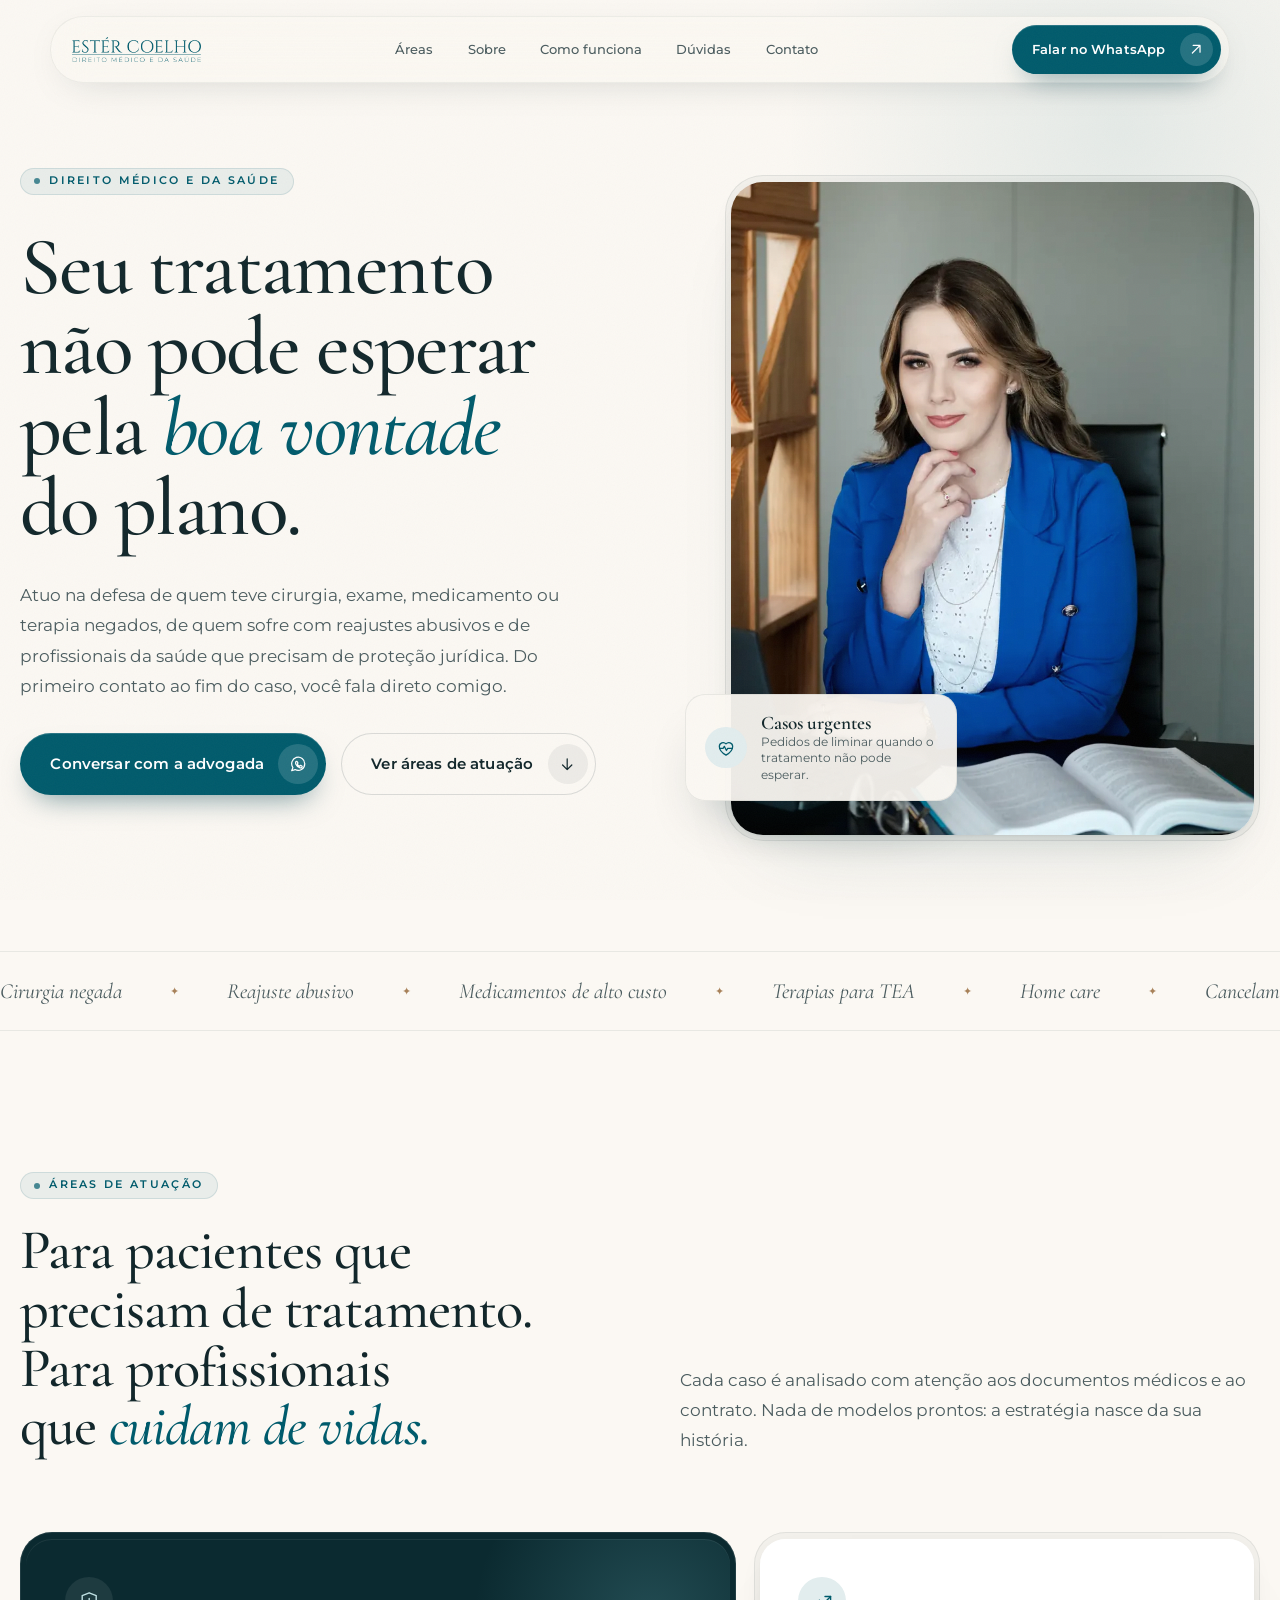
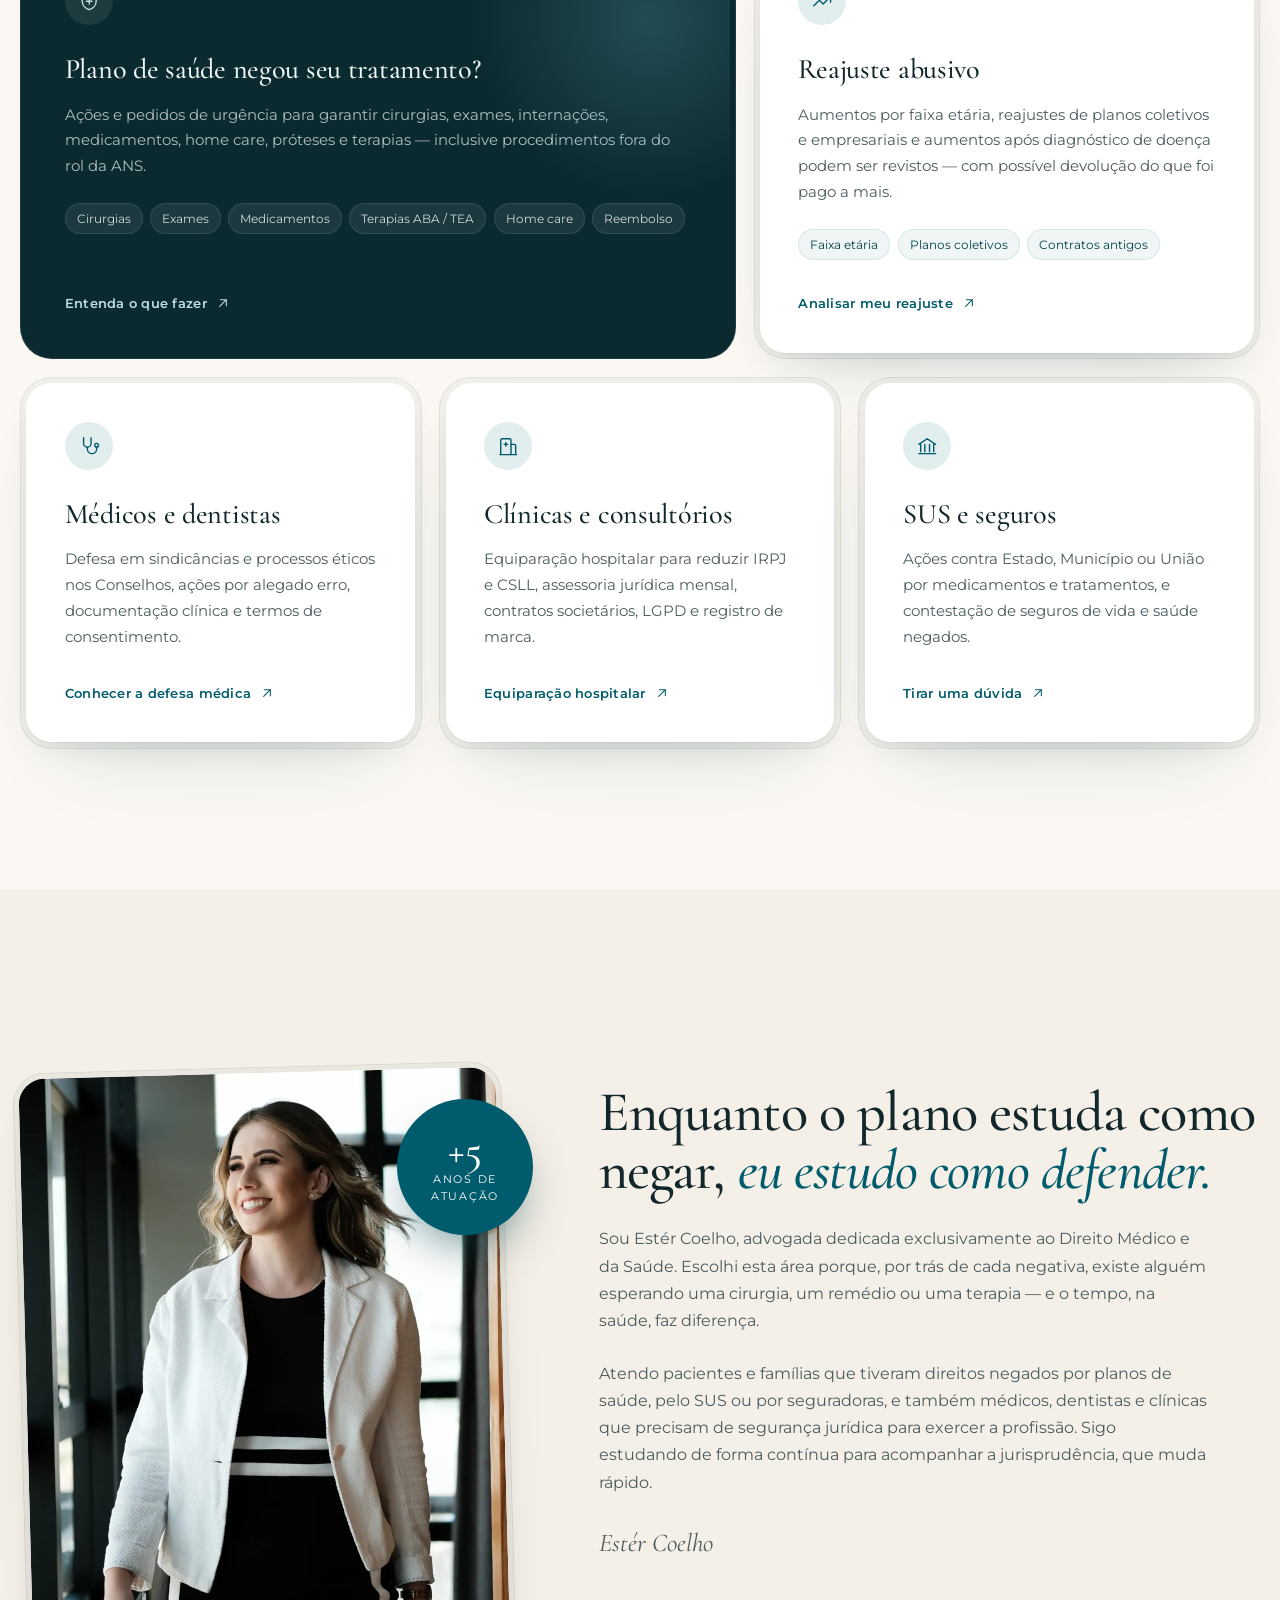
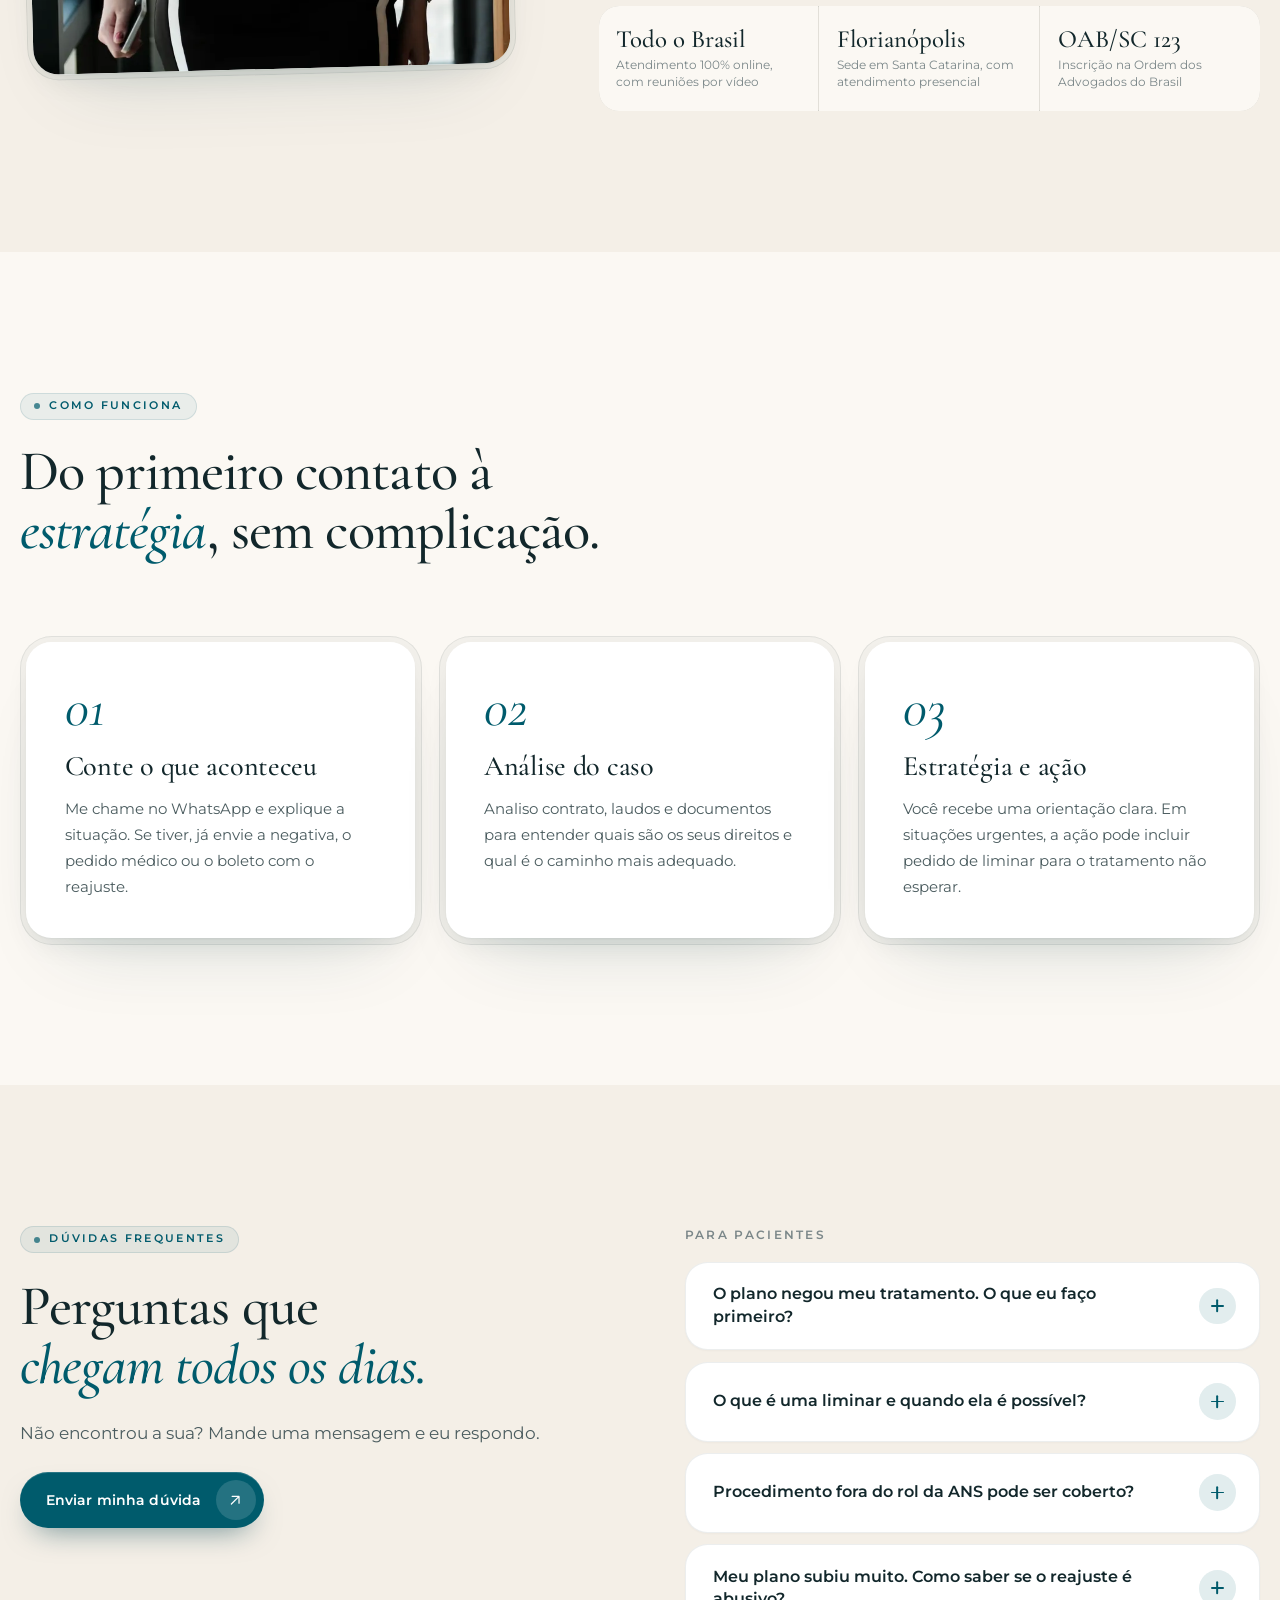
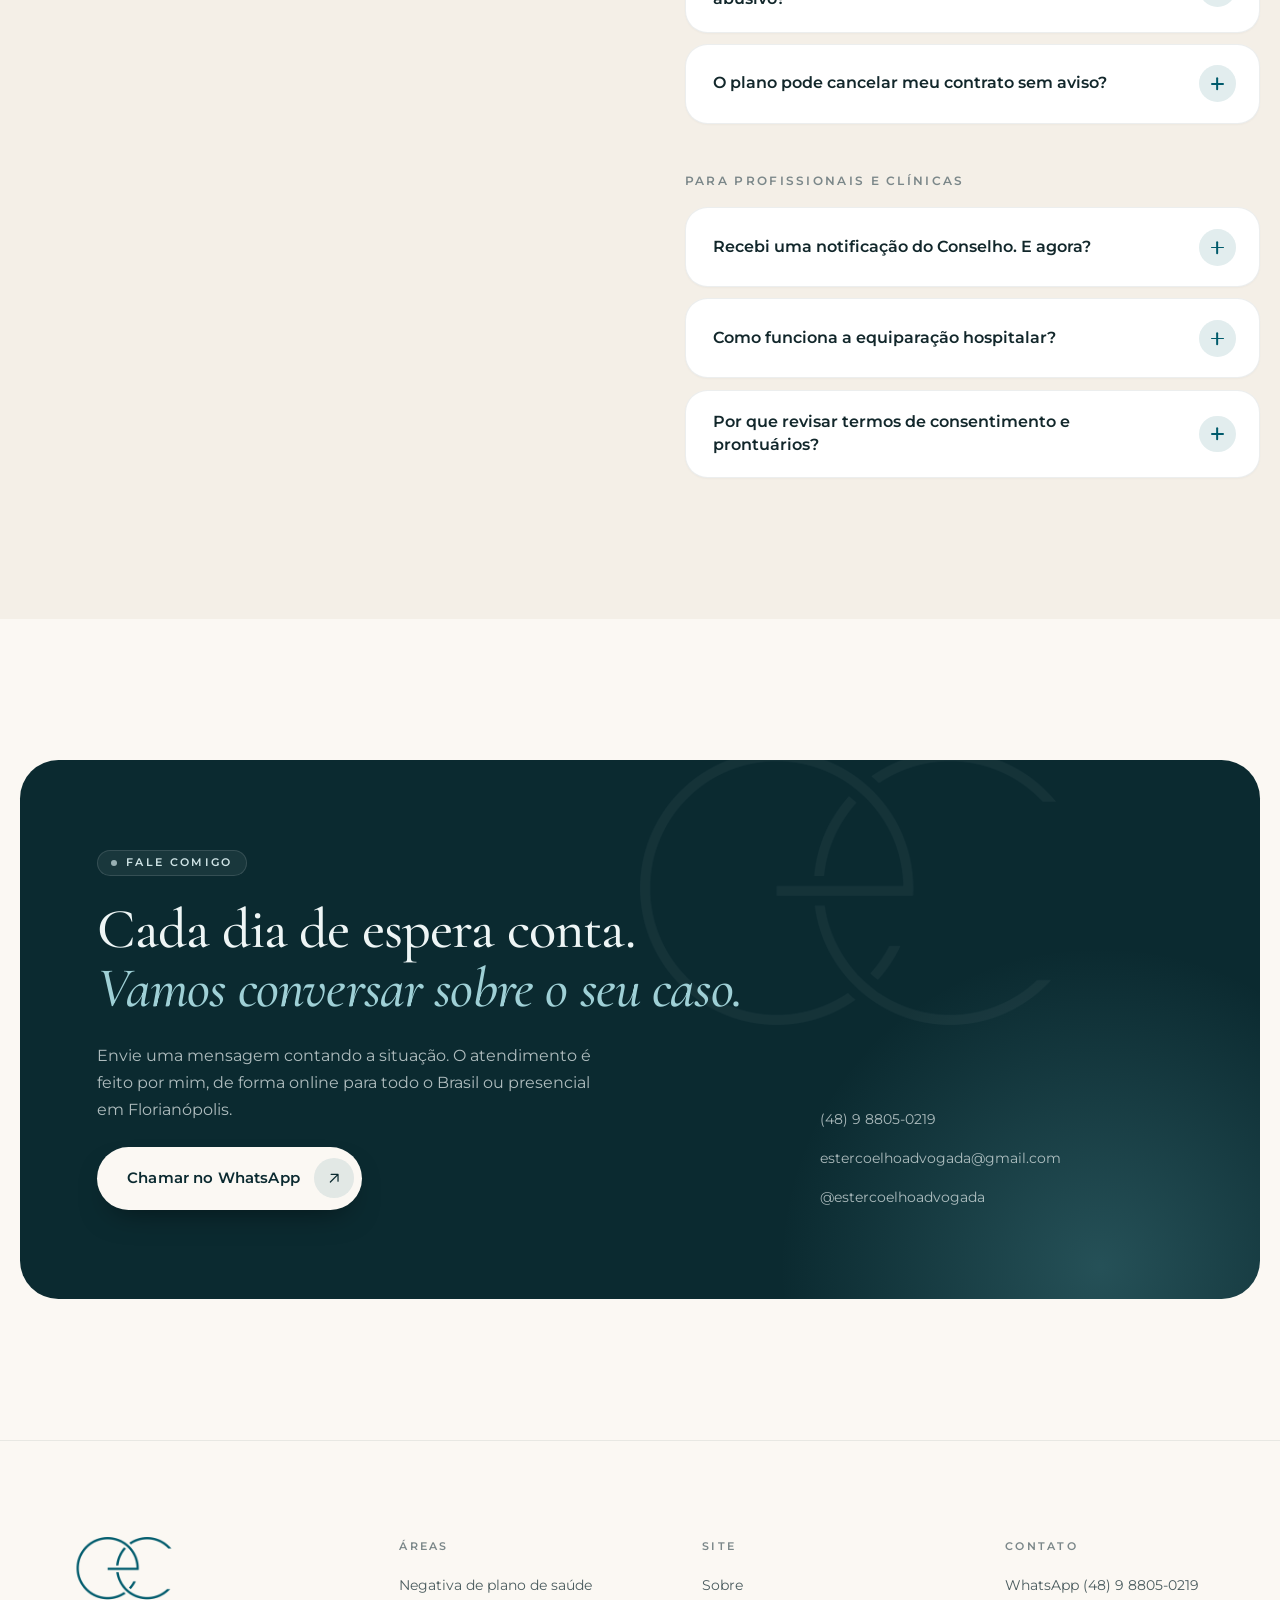
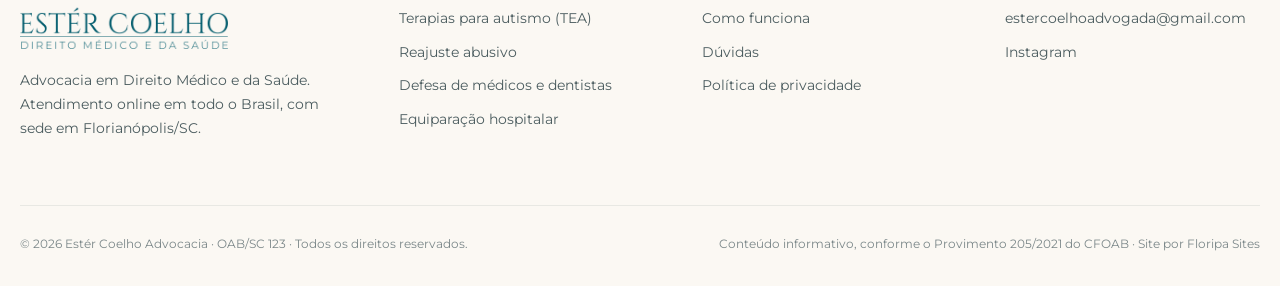
==== index.html @ e285708c "Site Estér Coelho Advocacia: institucional e landing pages - Site institucional (Direito Médico e da" ====
<!doctype html>
<html lang="pt-BR">
<head>
  <meta charset="utf-8">
  <meta name="viewport" content="width=device-width, initial-scale=1">
  <title>Estér Coelho Advocacia | Direito Médico e da Saúde</title>
  <meta name="description" content="Advocacia em Direito Médico e da Saúde: negativas de plano de saúde, reajustes abusivos, medicamentos de alto custo, defesa de médicos e dentistas e assessoria a clínicas. Atendimento online em todo o Brasil.">
  <meta name="theme-color" content="#fbf8f3">
  <link rel="canonical" href="https://estercoelho.akaistudio.com.br/">
  <link rel="icon" type="image/png" href="assets/img/favicon.png">
  <link rel="apple-touch-icon" href="assets/img/apple-touch-icon.png">

  <meta property="og:type" content="website">
  <meta property="og:locale" content="pt_BR">
  <meta property="og:title" content="Estér Coelho Advocacia | Direito Médico e da Saúde">
  <meta property="og:description" content="Negativas de plano de saúde, reajustes abusivos e defesa de profissionais da saúde. Atendimento online em todo o Brasil.">
  <meta property="og:image" content="https://estercoelho.akaistudio.com.br/assets/img/ester-mesa-azul-1400.webp">

  <link rel="preconnect" href="https://fonts.googleapis.com">
  <link rel="preconnect" href="https://fonts.gstatic.com" crossorigin>
  <link href="https://fonts.googleapis.com/css2?family=Cormorant+Garamond:ital,wght@0,500;0,600;1,500&family=Montserrat:wght@400;500;600&display=swap" rel="stylesheet">
  <link rel="stylesheet" href="assets/css/style.css">
  <link rel="preload" as="image" href="assets/img/ester-mesa-azul-800.webp" imagesrcset="assets/img/ester-mesa-azul-800.webp 800w, assets/img/ester-mesa-azul-1400.webp 1400w" imagesizes="(max-width: 860px) 92vw, 44vw">
  <script>document.documentElement.classList.add("js")</script>

  <script type="application/ld+json">
  {
    "@context": "https://schema.org",
    "@type": "LegalService",
    "name": "Estér Coelho Advocacia",
    "description": "Advocacia em Direito Médico e da Saúde.",
    "url": "https://estercoelho.akaistudio.com.br/",
    "telephone": "+55-48-98805-0219",
    "email": "estercoelhoadvogada@gmail.com",
    "image": "https://estercoelho.akaistudio.com.br/assets/img/ester-mesa-azul-1400.webp",
    "address": { "@type": "PostalAddress", "addressLocality": "Florianópolis", "addressRegion": "SC", "addressCountry": "BR" },
    "areaServed": "BR",
    "sameAs": ["https://www.instagram.com/estercoelhoadvogada/"]
  }
  </script>
</head>
<body>
  <a class="skip-link" href="#conteudo">Pular para o conteúdo</a>

  <!-- Navegação -->
  <header class="nav" aria-label="Principal">
    <a class="nav__brand" href="./" aria-label="Estér Coelho Advocacia — início">
      <img src="assets/img/assinatura-cor.png" alt="Estér Coelho — Direito Médico e da Saúde" width="900" height="179">
    </a>
    <nav class="nav__links" aria-label="Seções">
      <a href="#areas">Áreas</a>
      <a href="#sobre">Sobre</a>
      <a href="#como-funciona">Como funciona</a>
      <a href="#duvidas">Dúvidas</a>
      <a href="#contato">Contato</a>
    </nav>
    <a class="btn nav__cta" data-cta="nav" href="https://wa.me/5548988050219?text=Ol%C3%A1%2C%20vim%20pelo%20site%20e%20gostaria%20de%20falar%20com%20a%20advogada." target="_blank" rel="noopener">
      Falar no WhatsApp
      <span class="btn__icon" aria-hidden="true"><svg viewBox="0 0 24 24" fill="none" stroke="currentColor" stroke-width="1.6" stroke-linecap="round" stroke-linejoin="round"><path d="M7 17 17 7M8 7h9v9"/></svg></span>
    </a>
    <button class="burger" type="button" aria-label="Abrir menu" aria-expanded="false" aria-controls="menu"><span></span><span></span></button>
  </header>

  <div class="menu" id="menu" aria-hidden="true">
    <ul class="menu__links">
      <li><a href="#areas">Áreas de atuação</a></li>
      <li><a href="#sobre">Sobre a Estér</a></li>
      <li><a href="#como-funciona">Como funciona</a></li>
      <li><a href="#duvidas">Dúvidas</a></li>
      <li><a href="#contato">Contato</a></li>
    </ul>
    <div class="menu__foot">
      <a class="btn" data-cta="menu" href="https://wa.me/5548988050219?text=Ol%C3%A1%2C%20vim%20pelo%20site%20e%20gostaria%20de%20falar%20com%20a%20advogada." target="_blank" rel="noopener">
        Falar no WhatsApp
        <span class="btn__icon" aria-hidden="true"><svg viewBox="0 0 24 24" fill="none" stroke="currentColor" stroke-width="1.6" stroke-linecap="round" stroke-linejoin="round"><path d="M7 17 17 7M8 7h9v9"/></svg></span>
      </a>
      <span>(48) 9 8805-0219 · estercoelhoadvogada@gmail.com</span>
    </div>
  </div>

  <main id="conteudo">

    <!-- Hero -->
    <section class="hero">
      <div class="wrap hero__grid">
        <div class="hero__copy">
          <span class="eyebrow reveal">Direito Médico e da Saúde</span>
          <h1 class="display reveal" style="--d:.08s">Seu tratamento não pode esperar pela <em>boa vontade</em> do plano.</h1>
          <p class="lead reveal" style="--d:.16s">Atuo na defesa de quem teve cirurgia, exame, medicamento ou terapia negados, de quem sofre com reajustes abusivos e de profissionais da saúde que precisam de proteção jurídica. Do primeiro contato ao fim do caso, você fala direto comigo.</p>
          <div class="hero__actions reveal" style="--d:.24s">
            <a class="btn btn--lg" data-cta="hero" href="https://wa.me/5548988050219?text=Ol%C3%A1%2C%20vim%20pelo%20site%20e%20gostaria%20de%20falar%20com%20a%20advogada." target="_blank" rel="noopener">
              Conversar com a advogada
              <span class="btn__icon" aria-hidden="true"><svg viewBox="0 0 24 24" fill="none" stroke="currentColor" stroke-width="1.6" stroke-linecap="round" stroke-linejoin="round"><path d="M20.5 11.6a8.5 8.5 0 0 1-12.6 7.4L3.5 20.5l1.6-4.2A8.5 8.5 0 1 1 20.5 11.6Z"/><path d="M9 8.7c.2-.5.5-.5.8-.5h.5c.2 0 .4 0 .6.5l.7 1.6c.1.2 0 .5-.1.7l-.5.6c-.1.2-.2.3 0 .6.5.9 1.4 1.8 2.4 2.3.3.1.4.1.6-.1l.6-.7c.2-.2.4-.2.6-.1l1.6.8c.2.1.4.2.4.4 0 .4-.1 1.2-.6 1.6-.5.4-1.3.6-2.1.4-2.2-.6-4.6-2.6-5.5-4.7-.4-1-.5-2.4.1-3.4Z"/></svg></span>
            </a>
            <a class="btn btn--ghost btn--lg" href="#areas">
              Ver áreas de atuação
              <span class="btn__icon" aria-hidden="true"><svg viewBox="0 0 24 24" fill="none" stroke="currentColor" stroke-width="1.6" stroke-linecap="round" stroke-linejoin="round"><path d="M12 5v14M6 13l6 6 6-6"/></svg></span>
            </a>
          </div>
          <div class="hero__meta reveal" style="--d:.32s">
            <span><svg viewBox="0 0 24 24" fill="none" stroke="currentColor" stroke-width="1.5" stroke-linecap="round" stroke-linejoin="round"><circle cx="12" cy="12" r="9"/><path d="M3 12h18M12 3c2.5 2.6 3.8 5.6 3.8 9s-1.3 6.4-3.8 9c-2.5-2.6-3.8-5.6-3.8-9S9.5 5.6 12 3Z"/></svg>Atendimento online em todo o Brasil</span>
            <span><svg viewBox="0 0 24 24" fill="none" stroke="currentColor" stroke-width="1.5" stroke-linecap="round" stroke-linejoin="round"><path d="M12 21s-7-6.2-7-11.5a7 7 0 0 1 14 0C19 14.8 12 21 12 21Z"/><circle cx="12" cy="9.5" r="2.5"/></svg>Florianópolis · SC</span>
            <span><svg viewBox="0 0 24 24" fill="none" stroke="currentColor" stroke-width="1.5" stroke-linecap="round" stroke-linejoin="round"><path d="M12 3 4.5 6v5.5c0 4.6 3.1 8.4 7.5 9.5 4.4-1.1 7.5-4.9 7.5-9.5V6L12 3Z"/></svg>OAB/SC 123</span>
          </div>
        </div>

        <div class="hero__visual reveal" style="--d:.2s">
          <div class="bezel">
            <div class="bezel__core photo">
              <img src="assets/img/ester-mesa-azul-800.webp" srcset="assets/img/ester-mesa-azul-800.webp 800w, assets/img/ester-mesa-azul-1400.webp 1400w" sizes="(max-width: 860px) 92vw, 44vw" alt="Advogada Estér Coelho sentada à mesa do escritório, com um livro aberto" width="800" height="1200" fetchpriority="high">
            </div>
          </div>
          <div class="float-card">
            <span class="float-card__icon" aria-hidden="true"><svg viewBox="0 0 24 24" fill="none" stroke="currentColor" stroke-width="1.5" stroke-linecap="round" stroke-linejoin="round"><path d="M12 20.5s-8-4.6-8-10.4A4.6 4.6 0 0 1 12 7a4.6 4.6 0 0 1 8 3.1c0 5.8-8 10.4-8 10.4Z"/><path d="M4.5 12.5h4l1.5-2.5 2.5 5 1.5-2.5h5.5"/></svg></span>
            <div><strong>Casos urgentes</strong><small>Pedidos de liminar quando o tratamento não pode esperar.</small></div>
          </div>
        </div>
      </div>
    </section>

    <!-- Faixa de temas -->
    <div class="ticker" aria-hidden="true">
      <div class="ticker__track">
        <span>Cirurgia negada</span><span>Reajuste abusivo</span><span>Medicamentos de alto custo</span><span>Terapias para TEA</span><span>Home care</span><span>Cancelamento unilateral</span><span>Defesa em processo ético</span><span>Equiparação hospitalar</span>
        <span>Cirurgia negada</span><span>Reajuste abusivo</span><span>Medicamentos de alto custo</span><span>Terapias para TEA</span><span>Home care</span><span>Cancelamento unilateral</span><span>Defesa em processo ético</span><span>Equiparação hospitalar</span>
      </div>
    </div>

    <!-- Áreas -->
    <section class="section" id="areas">
      <div class="wrap">
        <div class="section-head section-head--split">
          <div style="display:grid;gap:1.4rem;justify-items:start">
            <span class="eyebrow reveal">Áreas de atuação</span>
            <h2 class="h2 reveal" style="--d:.08s">Para pacientes que precisam de tratamento. Para profissionais que <em>cuidam de vidas.</em></h2>
          </div>
          <p class="lead reveal" style="--d:.16s">Cada caso é analisado com atenção aos documentos médicos e ao contrato. Nada de modelos prontos: a estratégia nasce da sua história.</p>
        </div>

        <div class="bento">
          <article class="bezel bezel--dark span-7 reveal" style="background:var(--brand-night)">
            <div class="bezel__core card card--feature">
              <span class="card__icon" aria-hidden="true"><svg viewBox="0 0 24 24" fill="none" stroke="currentColor" stroke-width="1.5" stroke-linecap="round" stroke-linejoin="round"><path d="M12 3 4.5 6v5.5c0 4.6 3.1 8.4 7.5 9.5 4.4-1.1 7.5-4.9 7.5-9.5V6L12 3Z"/><path d="M12 9v6M9 12h6"/></svg></span>
              <h3 class="h3">Plano de saúde negou seu tratamento?</h3>
              <p>Ações e pedidos de urgência para garantir cirurgias, exames, internações, medicamentos, home care, próteses e terapias — inclusive procedimentos fora do rol da ANS.</p>
              <ul class="chips">
                <li>Cirurgias</li><li>Exames</li><li>Medicamentos</li><li><a href="terapias-tea-plano-de-saude/">Terapias ABA / TEA</a></li><li>Home care</li><li>Reembolso</li>
              </ul>
              <a class="link-arrow" href="plano-de-saude-negou/">Entenda o que fazer
                <svg viewBox="0 0 24 24" fill="none" stroke="currentColor" stroke-width="1.6" stroke-linecap="round" stroke-linejoin="round"><path d="M7 17 17 7M8 7h9v9"/></svg></a>
            </div>
          </article>

          <article class="bezel span-5 reveal" style="--d:.08s">
            <div class="bezel__core card">
              <span class="card__icon" aria-hidden="true"><svg viewBox="0 0 24 24" fill="none" stroke="currentColor" stroke-width="1.5" stroke-linecap="round" stroke-linejoin="round"><path d="M3 17l6-6 4 4 8-8"/><path d="M15 7h6v6"/></svg></span>
              <h3 class="h3">Reajuste abusivo</h3>
              <p>Aumentos por faixa etária, reajustes de planos coletivos e empresariais e aumentos após diagnóstico de doença podem ser revistos — com possível devolução do que foi pago a mais.</p>
              <ul class="chips chips--light"><li>Faixa etária</li><li>Planos coletivos</li><li>Contratos antigos</li></ul>
              <a class="link-arrow" data-cta="area-reajuste" href="reajuste-plano-de-saude/">Analisar meu reajuste
                <svg viewBox="0 0 24 24" fill="none" stroke="currentColor" stroke-width="1.6" stroke-linecap="round" stroke-linejoin="round"><path d="M7 17 17 7M8 7h9v9"/></svg></a>
            </div>
          </article>

          <article class="bezel span-4 reveal">
            <div class="bezel__core card">
              <span class="card__icon" aria-hidden="true"><svg viewBox="0 0 24 24" fill="none" stroke="currentColor" stroke-width="1.5" stroke-linecap="round" stroke-linejoin="round"><path d="M6 3v6a4 4 0 0 0 8 0V3"/><path d="M10 13v2a5 5 0 0 0 10 0v-2"/><circle cx="20" cy="11" r="2"/></svg></span>
              <h3 class="h3">Médicos e dentistas</h3>
              <p>Defesa em sindicâncias e processos éticos nos Conselhos, ações por alegado erro, documentação clínica e termos de consentimento.</p>
              <a class="link-arrow" data-cta="area-medicos" href="defesa-medica/">Conhecer a defesa médica
                <svg viewBox="0 0 24 24" fill="none" stroke="currentColor" stroke-width="1.6" stroke-linecap="round" stroke-linejoin="round"><path d="M7 17 17 7M8 7h9v9"/></svg></a>
            </div>
          </article>

          <article class="bezel span-4 reveal" style="--d:.08s">
            <div class="bezel__core card">
              <span class="card__icon" aria-hidden="true"><svg viewBox="0 0 24 24" fill="none" stroke="currentColor" stroke-width="1.5" stroke-linecap="round" stroke-linejoin="round"><path d="M4 21V5.5A1.5 1.5 0 0 1 5.5 4h8A1.5 1.5 0 0 1 15 5.5V21"/><path d="M15 10h3.5a1.5 1.5 0 0 1 1.5 1.5V21M3 21h18M9.5 8v4M7.5 10h4"/></svg></span>
              <h3 class="h3">Clínicas e consultórios</h3>
              <p>Equiparação hospitalar para reduzir IRPJ e CSLL, assessoria jurídica mensal, contratos societários, LGPD e registro de marca.</p>
              <a class="link-arrow" data-cta="area-clinicas" href="equiparacao-hospitalar/">Equiparação hospitalar
                <svg viewBox="0 0 24 24" fill="none" stroke="currentColor" stroke-width="1.6" stroke-linecap="round" stroke-linejoin="round"><path d="M7 17 17 7M8 7h9v9"/></svg></a>
            </div>
          </article>

          <article class="bezel span-4 reveal" style="--d:.16s">
            <div class="bezel__core card">
              <span class="card__icon" aria-hidden="true"><svg viewBox="0 0 24 24" fill="none" stroke="currentColor" stroke-width="1.5" stroke-linecap="round" stroke-linejoin="round"><path d="M3 10 12 4l9 6M5 10v8M9.5 10v8M14.5 10v8M19 10v8M3 20h18"/></svg></span>
              <h3 class="h3">SUS e seguros</h3>
              <p>Ações contra Estado, Município ou União por medicamentos e tratamentos, e contestação de seguros de vida e saúde negados.</p>
              <a class="link-arrow" data-cta="area-sus" href="https://wa.me/5548988050219?text=Ol%C3%A1%2C%20vim%20pelo%20site%20e%20preciso%20de%20ajuda%20com%20SUS%20ou%20seguro." target="_blank" rel="noopener">Tirar uma dúvida
                <svg viewBox="0 0 24 24" fill="none" stroke="currentColor" stroke-width="1.6" stroke-linecap="round" stroke-linejoin="round"><path d="M7 17 17 7M8 7h9v9"/></svg></a>
            </div>
          </article>
        </div>
      </div>
    </section>

    <!-- Sobre -->
    <section class="section section--tint" id="sobre">
      <div class="wrap about">
        <div class="about__visual reveal">
          <div class="bezel">
            <div class="bezel__core photo">
              <img src="assets/img/ester-caminhando-800.webp" srcset="assets/img/ester-caminhando-800.webp 800w, assets/img/ester-caminhando-1400.webp 1400w" sizes="(max-width: 860px) 92vw, 38vw" alt="Estér Coelho caminhando no escritório, de blazer branco" width="800" height="1200" loading="lazy">
            </div>
          </div>
          <div class="about__badge"><span><strong>+5</strong>anos de atuação</span></div>
        </div>
        <div class="about__copy">
          <span class="eyebrow reveal">Sobre a advogada</span>
          <h2 class="h2 reveal" style="--d:.08s">Enquanto o plano estuda como negar, <em>eu estudo como defender.</em></h2>
          <p class="reveal" style="--d:.12s">Sou Estér Coelho, advogada dedicada exclusivamente ao Direito Médico e da Saúde. Escolhi esta área porque, por trás de cada negativa, existe alguém esperando uma cirurgia, um remédio ou uma terapia — e o tempo, na saúde, faz diferença.</p>
          <p class="reveal" style="--d:.16s">Atendo pacientes e famílias que tiveram direitos negados por planos de saúde, pelo SUS ou por seguradoras, e também médicos, dentistas e clínicas que precisam de segurança jurídica para exercer a profissão. Sigo estudando de forma contínua para acompanhar a jurisprudência, que muda rápido.</p>
          <p class="signature reveal" style="--d:.2s">Estér Coelho</p>
          <ul class="facts reveal" style="--d:.24s">
            <li><strong>Todo o Brasil</strong><span>Atendimento 100% online, com reuniões por vídeo</span></li>
            <li><strong>Florianópolis</strong><span>Sede em Santa Catarina, com atendimento presencial</span></li>
            <li><strong>OAB/SC 123</strong><span>Inscrição na Ordem dos Advogados do Brasil</span></li>
          </ul>
        </div>
      </div>
    </section>

    <!-- Como funciona -->
    <section class="section" id="como-funciona">
      <div class="wrap">
        <div class="section-head">
          <span class="eyebrow reveal">Como funciona</span>
          <h2 class="h2 reveal" style="--d:.08s">Do primeiro contato à <em>estratégia</em>, sem complicação.</h2>
        </div>
        <ol class="steps">
          <li class="bezel reveal">
            <div class="bezel__core step">
              <span class="step__num">01</span>
              <h3 class="h3">Conte o que aconteceu</h3>
              <p>Me chame no WhatsApp e explique a situação. Se tiver, já envie a negativa, o pedido médico ou o boleto com o reajuste.</p>
            </div>
          </li>
          <li class="bezel reveal" style="--d:.08s">
            <div class="bezel__core step">
              <span class="step__num">02</span>
              <h3 class="h3">Análise do caso</h3>
              <p>Analiso contrato, laudos e documentos para entender quais são os seus direitos e qual é o caminho mais adequado.</p>
            </div>
          </li>
          <li class="bezel reveal" style="--d:.16s">
            <div class="bezel__core step">
              <span class="step__num">03</span>
              <h3 class="h3">Estratégia e ação</h3>
              <p>Você recebe uma orientação clara. Em situações urgentes, a ação pode incluir pedido de liminar para o tratamento não esperar.</p>
            </div>
          </li>
        </ol>
      </div>
    </section>

    <!-- FAQ -->
    <section class="section section--tint" id="duvidas">
      <div class="wrap split">
        <div class="sticky">
          <span class="eyebrow reveal">Dúvidas frequentes</span>
          <h2 class="h2 reveal" style="--d:.08s">Perguntas que <em>chegam todos os dias.</em></h2>
          <p class="lead reveal" style="--d:.12s">Não encontrou a sua? Mande uma mensagem e eu respondo.</p>
          <a class="btn reveal" style="--d:.16s" data-cta="faq" href="https://wa.me/5548988050219?text=Ol%C3%A1%2C%20vim%20pelo%20site%20e%20tenho%20uma%20d%C3%BAvida." target="_blank" rel="noopener">
            Enviar minha dúvida
            <span class="btn__icon" aria-hidden="true"><svg viewBox="0 0 24 24" fill="none" stroke="currentColor" stroke-width="1.6" stroke-linecap="round" stroke-linejoin="round"><path d="M7 17 17 7M8 7h9v9"/></svg></span>
          </a>
        </div>

        <div>
          <div class="faq-group">
            <p class="faq-group__title">Para pacientes</p>
            <div class="faq">
              <details class="reveal">
                <summary>O plano negou meu tratamento. O que eu faço primeiro?<span class="faq__toggle" aria-hidden="true"></span></summary>
                <div class="faq__body"><p>Peça à operadora a negativa por escrito, com o motivo — ela é obrigada a fornecer. Junte o pedido e o relatório do seu médico. Com esses documentos é possível avaliar se a recusa é indevida e, se for o caso, buscar o tratamento na Justiça.</p></div>
              </details>
              <details class="reveal">
                <summary>O que é uma liminar e quando ela é possível?<span class="faq__toggle" aria-hidden="true"></span></summary>
                <div class="faq__body"><p>É uma decisão provisória do juiz, dada no início do processo, para proteger um direito urgente. Na saúde, costuma ser pedida quando a demora pode causar dano à saúde do paciente — como em cirurgias, internações e medicamentos.</p></div>
              </details>
              <details class="reveal">
                <summary>Procedimento fora do rol da ANS pode ser coberto?<span class="faq__toggle" aria-hidden="true"></span></summary>
                <div class="faq__body"><p>Pode, em diversas situações. O rol da ANS é uma referência básica de cobertura, e a lei prevê hipóteses em que tratamentos fora dele devem ser custeados, especialmente quando há prescrição médica fundamentada e evidência científica.</p></div>
              </details>
              <details class="reveal">
                <summary>Meu plano subiu muito. Como saber se o reajuste é abusivo?<span class="faq__toggle" aria-hidden="true"></span></summary>
                <div class="faq__body"><p>Compare os reajustes dos últimos anos com o seu contrato e com os índices autorizados. Aumentos por faixa etária fora das regras, reajustes muito acima da média em planos coletivos e aumentos após um diagnóstico podem ser contestados — inclusive com pedido de devolução de valores.</p></div>
              </details>
              <details class="reveal">
                <summary>O plano pode cancelar meu contrato sem aviso?<span class="faq__toggle" aria-hidden="true"></span></summary>
                <div class="faq__body"><p>O cancelamento unilateral sem justa causa é, em regra, ilegal — e há proteção especial para quem está em tratamento. Se isso acontecer, procure orientação jurídica o quanto antes.</p></div>
              </details>
            </div>
          </div>

          <div class="faq-group">
            <p class="faq-group__title">Para profissionais e clínicas</p>
            <div class="faq">
              <details class="reveal">
                <summary>Recebi uma notificação do Conselho. E agora?<span class="faq__toggle" aria-hidden="true"></span></summary>
                <div class="faq__body"><p>Não responda sem orientação. A defesa na sindicância é o momento de evitar a abertura de um processo ético. Ela exige análise do prontuário e dos documentos clínicos e uma tese específica para o seu caso.</p></div>
              </details>
              <details class="reveal">
                <summary>Como funciona a equiparação hospitalar?<span class="faq__toggle" aria-hidden="true"></span></summary>
                <div class="faq__body"><p>Clínicas que prestam serviços de natureza hospitalar e cumprem os requisitos legais podem recolher IRPJ e CSLL com base reduzida. Em geral, é preciso estar no lucro presumido, ser sociedade empresária, prestar serviços elegíveis e atender às normas da Anvisa. Também pode ser possível recuperar valores pagos a mais nos últimos 5 anos.</p></div>
              </details>
              <details class="reveal">
                <summary>Por que revisar termos de consentimento e prontuários?<span class="faq__toggle" aria-hidden="true"></span></summary>
                <div class="faq__body"><p>Documentação clínica completa e bem redigida é a principal prova da conduta adequada do profissional. Termos de consentimento, contratos e prontuários revisados juridicamente previnem conflitos e fortalecem a defesa caso eles aconteçam.</p></div>
              </details>
            </div>
          </div>
        </div>
      </div>
    </section>

    <!-- Chamada final -->
    <section class="section" id="contato">
      <div class="wrap" style="display:grid;gap:1.1rem">
        <div class="cta reveal">
          <div class="cta__copy">
            <span class="eyebrow eyebrow--light">Fale comigo</span>
            <h2 class="h2">Cada dia de espera conta. <em>Vamos conversar sobre o seu caso.</em></h2>
            <p>Envie uma mensagem contando a situação. O atendimento é feito por mim, de forma online para todo o Brasil ou presencial em Florianópolis.</p>
            <a class="btn btn--light btn--lg" data-cta="cta-final" href="https://wa.me/5548988050219?text=Ol%C3%A1%2C%20vim%20pelo%20site%20e%20gostaria%20de%20falar%20com%20a%20advogada." target="_blank" rel="noopener">
              Chamar no WhatsApp
              <span class="btn__icon" aria-hidden="true"><svg viewBox="0 0 24 24" fill="none" stroke="currentColor" stroke-width="1.6" stroke-linecap="round" stroke-linejoin="round"><path d="M7 17 17 7M8 7h9v9"/></svg></span>
            </a>
          </div>
          <div class="cta__side">
            <a href="tel:+5548988050219">(48) 9 8805-0219</a>
            <a href="mailto:estercoelhoadvogada@gmail.com">estercoelhoadvogada@gmail.com</a>
            <a href="https://www.instagram.com/estercoelhoadvogada/" target="_blank" rel="noopener">@estercoelhoadvogada</a>
          </div>
        </div>
      </div>
    </section>
  </main>

  <footer class="footer">
    <div class="wrap">
      <div class="footer__grid">
        <div class="footer__brand">
          <img src="assets/img/logo-cor.png" alt="Estér Coelho — Direito Médico e da Saúde" width="900" height="484" loading="lazy">
          <p>Advocacia em Direito Médico e da Saúde. Atendimento online em todo o Brasil, com sede em Florianópolis/SC.</p>
        </div>
        <div>
          <h4>Áreas</h4>
          <ul>
            <li><a href="plano-de-saude-negou/">Negativa de plano de saúde</a></li>
            <li><a href="terapias-tea-plano-de-saude/">Terapias para autismo (TEA)</a></li>
            <li><a href="reajuste-plano-de-saude/">Reajuste abusivo</a></li>
            <li><a href="defesa-medica/">Defesa de médicos e dentistas</a></li>
            <li><a href="equiparacao-hospitalar/">Equiparação hospitalar</a></li>
          </ul>
        </div>
        <div>
          <h4>Site</h4>
          <ul>
            <li><a href="#sobre">Sobre</a></li>
            <li><a href="#como-funciona">Como funciona</a></li>
            <li><a href="#duvidas">Dúvidas</a></li>
            <li><a href="politica-de-privacidade.html">Política de privacidade</a></li>
          </ul>
        </div>
        <div>
          <h4>Contato</h4>
          <ul>
            <li><a href="https://wa.me/5548988050219" target="_blank" rel="noopener">WhatsApp (48) 9 8805-0219</a></li>
            <li><a href="mailto:estercoelhoadvogada@gmail.com">estercoelhoadvogada@gmail.com</a></li>
            <li><a href="https://www.instagram.com/estercoelhoadvogada/" target="_blank" rel="noopener">Instagram</a></li>
          </ul>
        </div>
      </div>
      <div class="footer__bottom">
        <span>© <span data-year>2026</span> Estér Coelho Advocacia · OAB/SC 123 · Todos os direitos reservados.</span>
        <span>Conteúdo informativo, conforme o Provimento 205/2021 do CFOAB · Site por <a href="https://floripasites.com" target="_blank" rel="noopener">Floripa Sites</a></span>
      </div>
    </div>
  </footer>

  <a class="wa-float" data-cta="flutuante" href="https://wa.me/5548988050219?text=Ol%C3%A1%2C%20vim%20pelo%20site%20e%20gostaria%20de%20falar%20com%20a%20advogada." target="_blank" rel="noopener" aria-label="Falar no WhatsApp">
    <span class="wa-float__icon" aria-hidden="true"><svg viewBox="0 0 24 24" fill="none" stroke="currentColor" stroke-width="1.6" stroke-linecap="round" stroke-linejoin="round"><path d="M20.5 11.6a8.5 8.5 0 0 1-12.6 7.4L3.5 20.5l1.6-4.2A8.5 8.5 0 1 1 20.5 11.6Z"/><path d="M9 8.7c.2-.5.5-.5.8-.5h.5c.2 0 .4 0 .6.5l.7 1.6c.1.2 0 .5-.1.7l-.5.6c-.1.2-.2.3 0 .6.5.9 1.4 1.8 2.4 2.3.3.1.4.1.6-.1l.6-.7c.2-.2.4-.2.6-.1l1.6.8c.2.1.4.2.4.4 0 .4-.1 1.2-.6 1.6-.5.4-1.3.6-2.1.4-2.2-.6-4.6-2.6-5.5-4.7-.4-1-.5-2.4.1-3.4Z"/></svg></span>
    <span class="wa-float__label">Fale comigo</span>
  </a>

  <script src="assets/js/main.js" defer></script>
</body>
</html>
---- assets/css/style.css ----
/* ==========================================================================
   Estér Coelho Advocacia — design system
   Editorial luxury: creme quente, serifa nos títulos, verde-petróleo da marca
   ========================================================================== */

:root {
  --paper: #fbf8f3;
  --paper-2: #f4efe7;
  --paper-3: #ebe4d8;
  --ink: #12272b;
  --ink-soft: #4b5c5f;
  --ink-mute: #7b8789;
  --brand: #005b6c;
  --brand-deep: #00404c;
  --brand-night: #0b2a30;
  --brand-tint: #e2edee;
  --bronze: #a8825a;
  --line: rgba(18, 39, 43, 0.08);
  --line-strong: rgba(18, 39, 43, 0.14);

  --serif: "Cormorant Garamond", "Cormorant", Georgia, serif;
  --sans: "Montserrat", system-ui, sans-serif;

  --ease: cubic-bezier(0.32, 0.72, 0, 1);
  --ease-out: cubic-bezier(0.16, 1, 0.3, 1);

  --r-xl: 2rem;
  --r-lg: 1.5rem;
  --bezel: 0.4rem;

  --shadow-soft: 0 1px 2px rgba(18, 39, 43, 0.04), 0 12px 32px -12px rgba(18, 39, 43, 0.12),
    0 40px 80px -40px rgba(0, 64, 76, 0.18);

  --wrap: min(1240px, 100% - 2.5rem);
  --section-y: clamp(5.5rem, 11vw, 10rem);
}

/* ---------- reset ---------- */
*,
*::before,
*::after { box-sizing: border-box; }
html { -webkit-text-size-adjust: 100%; scroll-behavior: smooth; scroll-padding-top: 6rem; }
body {
  margin: 0;
  background: var(--paper);
  color: var(--ink);
  font-family: var(--sans);
  font-size: 1rem;
  line-height: 1.7;
  font-weight: 400;
  -webkit-font-smoothing: antialiased;
  text-rendering: optimizeLegibility;
  overflow-x: hidden;
}
img { display: block; max-width: 100%; height: auto; }
a { color: inherit; text-decoration: none; }
button { font: inherit; color: inherit; background: none; border: 0; cursor: pointer; }
h1, h2, h3, h4 { margin: 0; font-weight: 500; }
p { margin: 0; }
ul, ol { margin: 0; padding: 0; list-style: none; }
::selection { background: var(--brand); color: var(--paper); }
:focus-visible { outline: 2px solid var(--brand); outline-offset: 3px; border-radius: 6px; }

.sr-only {
  position: absolute; width: 1px; height: 1px; padding: 0; margin: -1px;
  overflow: hidden; clip: rect(0, 0, 0, 0); white-space: nowrap; border: 0;
}
.skip-link {
  position: fixed; left: 1rem; top: -4rem; z-index: 100;
  background: var(--brand); color: #fff; padding: 0.6rem 1rem; border-radius: 999px;
  transition: top 0.4s var(--ease);
}
.skip-link:focus { top: 1rem; }

/* papel: grão sutil fixo */
body::after {
  content: "";
  position: fixed; inset: 0; z-index: 90; pointer-events: none; opacity: 0.035;
  background-image: url("data:image/svg+xml,%3Csvg xmlns='http://www.w3.org/2000/svg' width='160' height='160'%3E%3Cfilter id='n'%3E%3CfeTurbulence type='fractalNoise' baseFrequency='.9' numOctaves='3' stitchTiles='stitch'/%3E%3C/filter%3E%3Crect width='100%25' height='100%25' filter='url(%23n)'/%3E%3C/svg%3E");
}

.wrap { width: var(--wrap); margin-inline: auto; }
.section { padding-block: var(--section-y); position: relative; }
.section--tint { background: var(--paper-2); }

/* ---------- tipografia ---------- */
.display {
  font-family: var(--serif);
  font-weight: 500;
  font-size: clamp(2.75rem, 6.4vw, 5.6rem);
  line-height: 0.98;
  letter-spacing: -0.02em;
  text-wrap: balance;
}
.display em, .h2 em { font-style: italic; color: var(--brand); font-weight: 500; }
.h2 {
  font-family: var(--serif);
  font-size: clamp(2.2rem, 4.4vw, 3.75rem);
  line-height: 1.04;
  letter-spacing: -0.015em;
  text-wrap: balance;
}
.h3 {
  font-family: var(--serif);
  font-size: clamp(1.5rem, 2.2vw, 1.9rem);
  line-height: 1.15;
  letter-spacing: -0.01em;
}
.lead { font-size: clamp(1.05rem, 1.35vw, 1.2rem); color: var(--ink-soft); max-width: 36rem; line-height: 1.75; }
.muted { color: var(--ink-soft); }

.eyebrow {
  display: inline-flex; align-items: center; gap: 0.55rem;
  justify-self: start; width: max-content; max-width: 100%;
  padding: 0.38rem 0.9rem;
  border-radius: 999px;
  background: rgba(0, 91, 108, 0.07);
  box-shadow: inset 0 0 0 1px rgba(0, 91, 108, 0.12);
  color: var(--brand);
  font-size: 0.66rem; font-weight: 600; letter-spacing: 0.22em; text-transform: uppercase;
  line-height: 1.4;
}
.eyebrow::before {
  content: ""; width: 6px; height: 6px; border-radius: 50%; background: currentColor; opacity: 0.7;
}
.eyebrow--light { color: #cfe4e6; background: rgba(255, 255, 255, 0.06); box-shadow: inset 0 0 0 1px rgba(255, 255, 255, 0.12); }

.section-head { display: grid; gap: 1.4rem; max-width: 46rem; margin-bottom: clamp(3rem, 6vw, 5rem); }
.section-head--split {
  max-width: none; grid-template-columns: 1fr 1fr; align-items: end; gap: 2rem 5rem;
}

/* ---------- botões ---------- */
.btn {
  --btn-bg: var(--brand);
  --btn-fg: #fff;
  --btn-icon: rgba(255, 255, 255, 0.14);
  display: inline-flex; align-items: center; gap: 0.9rem;
  padding: 0.5rem 0.5rem 0.5rem 1.6rem;
  min-height: 3.5rem;
  border-radius: 999px;
  background: var(--btn-bg); color: var(--btn-fg);
  font-size: 0.88rem; font-weight: 600; letter-spacing: 0.01em;
  box-shadow: inset 0 1px 0 rgba(255, 255, 255, 0.16), 0 14px 30px -14px rgba(0, 64, 76, 0.6);
  transition: transform 0.5s var(--ease), background-color 0.5s var(--ease), box-shadow 0.5s var(--ease);
  -webkit-tap-highlight-color: transparent;
}
.btn:hover { background: var(--brand-deep); box-shadow: inset 0 1px 0 rgba(255, 255, 255, 0.16), 0 18px 36px -14px rgba(0, 64, 76, 0.7); }
.btn:active { transform: scale(0.98); }
.btn__icon {
  display: grid; place-items: center; flex: none;
  width: 2.5rem; height: 2.5rem; border-radius: 50%;
  background: var(--btn-icon);
  transition: transform 0.6s var(--ease);
}
.btn__icon svg { width: 1.15rem; height: 1.15rem; }
.btn:hover .btn__icon { transform: translate(3px, -1px) scale(1.06); }

.btn--ghost {
  --btn-bg: transparent; --btn-fg: var(--ink); --btn-icon: rgba(18, 39, 43, 0.06);
  box-shadow: inset 0 0 0 1px var(--line-strong);
}
.btn--ghost:hover { background: rgba(18, 39, 43, 0.04); box-shadow: inset 0 0 0 1px var(--line-strong); }
.btn--light { --btn-bg: var(--paper); --btn-fg: var(--brand-night); --btn-icon: rgba(0, 91, 108, 0.1); box-shadow: 0 14px 30px -14px rgba(0, 0, 0, 0.5); }
.btn--light:hover { background: #fff; }
.btn--lg { min-height: 3.9rem; padding-left: 1.9rem; font-size: 0.95rem; }

.link-arrow {
  display: inline-flex; align-items: center; gap: 0.5rem;
  font-size: 0.82rem; font-weight: 600; color: var(--brand);
  letter-spacing: 0.02em;
}
.link-arrow svg { width: 1rem; height: 1rem; transition: transform 0.5s var(--ease); }
.link-arrow:hover svg { transform: translate(3px, -2px); }

/* ---------- nav: ilha flutuante ---------- */
.nav {
  position: fixed; top: 1rem; left: 50%; z-index: 40;
  transform: translateX(-50%);
  width: min(1180px, calc(100% - 1.5rem));
  display: flex; align-items: center; justify-content: space-between; gap: 1rem;
  padding: 0.55rem 0.55rem 0.55rem 1.4rem;
  border-radius: 999px;
  background: rgba(251, 248, 243, 0.72);
  -webkit-backdrop-filter: blur(18px) saturate(1.4);
  backdrop-filter: blur(18px) saturate(1.4);
  box-shadow: inset 0 0 0 1px rgba(18, 39, 43, 0.06), 0 10px 40px -20px rgba(18, 39, 43, 0.25);
  transition: transform 0.7s var(--ease), background-color 0.5s var(--ease);
}
.nav.is-hidden { transform: translate(-50%, -140%); }
.nav__brand img { height: 1.6rem; width: auto; }
.nav__links { display: flex; align-items: center; gap: 0.25rem; }
.nav__links a {
  padding: 0.55rem 0.95rem; border-radius: 999px;
  font-size: 0.8rem; font-weight: 500; color: var(--ink-soft);
  transition: color 0.4s var(--ease), background-color 0.4s var(--ease);
}
.nav__links a:hover { color: var(--ink); background: rgba(18, 39, 43, 0.05); }
.nav__cta { min-height: 2.9rem; padding-left: 1.25rem; font-size: 0.8rem; }
.nav__cta .btn__icon { width: 2.1rem; height: 2.1rem; }

.burger { display: none; position: relative; width: 2.9rem; height: 2.9rem; border-radius: 50%; background: var(--brand); flex: none; }
.burger span {
  position: absolute; left: 50%; top: 50%; width: 1.05rem; height: 1.5px; margin-left: -0.525rem;
  background: #fff; border-radius: 2px;
  transition: transform 0.6s var(--ease);
}
.burger span:nth-child(1) { transform: translateY(-3.5px); }
.burger span:nth-child(2) { transform: translateY(3.5px); }
.menu-open .burger span:nth-child(1) { transform: rotate(45deg); }
.menu-open .burger span:nth-child(2) { transform: rotate(-45deg); }

.menu {
  position: fixed; inset: 0; z-index: 35;
  display: flex; flex-direction: column; justify-content: center; gap: 2.5rem;
  padding: 7rem 1.75rem 2.5rem;
  background: rgba(251, 248, 243, 0.9);
  -webkit-backdrop-filter: blur(28px);
  backdrop-filter: blur(28px);
  opacity: 0; visibility: hidden;
  transition: opacity 0.6s var(--ease), visibility 0s linear 0.6s;
}
.menu-open .menu { opacity: 1; visibility: visible; transition: opacity 0.6s var(--ease); }
.menu__links { display: grid; gap: 0.4rem; }
.menu__links li { overflow: hidden; }
.menu__links a {
  display: block; font-family: var(--serif); font-size: clamp(2.2rem, 9vw, 3rem); line-height: 1.15; color: var(--ink);
  transform: translateY(110%); transition: transform 0.8s var(--ease);
}
.menu-open .menu__links a { transform: none; }
.menu-open .menu__links li:nth-child(2) a { transition-delay: 0.05s; }
.menu-open .menu__links li:nth-child(3) a { transition-delay: 0.1s; }
.menu-open .menu__links li:nth-child(4) a { transition-delay: 0.15s; }
.menu-open .menu__links li:nth-child(5) a { transition-delay: 0.2s; }
.menu__foot { font-size: 0.85rem; color: var(--ink-soft); display: grid; gap: 1.2rem; }
.menu-open { overflow: hidden; }

/* ---------- moldura dupla (double-bezel) ---------- */
.bezel {
  padding: var(--bezel);
  border-radius: var(--r-xl);
  background: rgba(18, 39, 43, 0.035);
  box-shadow: inset 0 0 0 1px var(--line);
}
.bezel__core {
  border-radius: calc(var(--r-xl) - var(--bezel));
  background: #fff;
  box-shadow: inset 0 1px 1px rgba(255, 255, 255, 0.9), var(--shadow-soft);
  overflow: hidden;
  height: 100%;
}
.bezel--dark { background: rgba(255, 255, 255, 0.05); box-shadow: inset 0 0 0 1px rgba(255, 255, 255, 0.09); }
.bezel--dark .bezel__core { background: rgba(255, 255, 255, 0.04); box-shadow: inset 0 1px 0 rgba(255, 255, 255, 0.08); }

.photo { position: relative; }
.photo img { width: 100%; height: 100%; object-fit: cover; }

/* ---------- hero ---------- */
.hero { padding-top: clamp(8rem, 14vw, 10.5rem); padding-bottom: clamp(4rem, 8vw, 7rem); position: relative; }
.hero::before {
  content: ""; position: absolute; z-index: -1; pointer-events: none;
  width: 60rem; height: 60rem; right: -20rem; top: -22rem; border-radius: 50%;
  background: radial-gradient(closest-side, rgba(0, 91, 108, 0.09), transparent 70%);
}
.hero__grid { display: grid; grid-template-columns: 1.08fr 0.92fr; gap: clamp(2.5rem, 6vw, 6rem); align-items: center; }
.hero__copy { display: grid; gap: 2rem; justify-items: start; }
.hero__actions { display: flex; flex-wrap: wrap; align-items: center; gap: 0.9rem; }
.hero__meta { display: flex; flex-wrap: wrap; gap: 0.6rem 1.6rem; font-size: 0.78rem; color: var(--ink-mute); letter-spacing: 0.02em; }
.hero__meta span { display: inline-flex; align-items: center; gap: 0.5rem; }
.hero__meta svg { width: 1rem; height: 1rem; color: var(--brand); }

.hero__visual { position: relative; }
.hero__visual .bezel { --r-xl: 2.4rem; }
.hero__visual .photo { aspect-ratio: 4 / 5; }
.float-card {
  position: absolute; left: -2.5rem; bottom: 2.5rem; z-index: 2;
  max-width: 17rem;
  padding: 1.1rem 1.25rem;
  border-radius: 1.25rem;
  background: rgba(251, 248, 243, 0.94);
  box-shadow: inset 0 0 0 1px var(--line), 0 30px 60px -30px rgba(0, 40, 48, 0.45);
  display: flex; gap: 0.9rem; align-items: center;
}
.float-card__icon { width: 2.6rem; height: 2.6rem; border-radius: 50%; flex: none; display: grid; place-items: center; background: var(--brand-tint); color: var(--brand); }
.float-card__icon svg { width: 1.25rem; height: 1.25rem; }
.float-card strong { display: block; font-family: var(--serif); font-size: 1.2rem; font-weight: 600; line-height: 1.15; }
.float-card small { font-size: 0.74rem; color: var(--ink-soft); line-height: 1.4; display: block; }

/* faixa de temas */
.ticker { border-block: 1px solid var(--line); overflow: hidden; padding-block: 1.3rem; }
.ticker__track { display: flex; gap: 3rem; width: max-content; animation: ticker 60s linear infinite; }
.ticker__track span {
  font-family: var(--serif); font-style: italic; font-size: 1.35rem; color: var(--ink-soft); white-space: nowrap;
  display: inline-flex; align-items: center; gap: 3rem;
}
.ticker__track span::after { content: "✦"; font-style: normal; font-size: 0.7rem; color: var(--bronze); }
@keyframes ticker { to { transform: translateX(-50%); } }

/* ---------- bento de áreas ---------- */
.bento { display: grid; grid-template-columns: repeat(12, 1fr); gap: 1.1rem; }
.bento > * { grid-column: span 4; }
.bento .span-7 { grid-column: span 7; }
.bento .span-5 { grid-column: span 5; }
.bento .span-4 { grid-column: span 4; }
.card { padding: clamp(1.75rem, 3vw, 2.5rem); display: flex; flex-direction: column; gap: 1rem; height: 100%; }
.card__icon {
  width: 3rem; height: 3rem; border-radius: 50%; display: grid; place-items: center;
  background: var(--brand-tint); color: var(--brand); margin-bottom: 0.75rem;
}
.card__icon svg { width: 1.4rem; height: 1.4rem; }
.card p { color: var(--ink-soft); font-size: 0.95rem; }
.card .link-arrow { margin-top: auto; padding-top: 1rem; }
.card--feature { background: var(--brand-night) !important; color: #eef5f5; position: relative; }
.card--feature .bezel__core, .bento .card--feature { background: var(--brand-night); }
.card--feature p { color: rgba(238, 245, 245, 0.72); }
.card--feature .card__icon { background: rgba(255, 255, 255, 0.08); color: #bfe0e3; }
.card--feature .link-arrow { color: #bfe0e3; }
.card--feature::after {
  content: ""; position: absolute; right: -6rem; top: -6rem; width: 22rem; height: 22rem; border-radius: 50%;
  background: radial-gradient(closest-side, rgba(116, 196, 205, 0.22), transparent); pointer-events: none;
}
.chips { display: flex; flex-wrap: wrap; gap: 0.45rem; margin-top: 0.5rem; }
.chips li {
  font-size: 0.74rem; padding: 0.35rem 0.75rem; border-radius: 999px;
  background: rgba(255, 255, 255, 0.07); box-shadow: inset 0 0 0 1px rgba(255, 255, 255, 0.1); color: rgba(238, 245, 245, 0.85);
}
.chips--light li { background: rgba(0, 91, 108, 0.06); box-shadow: inset 0 0 0 1px rgba(0, 91, 108, 0.1); color: var(--brand-deep); }

/* ---------- sobre ---------- */
.about { display: grid; grid-template-columns: 0.85fr 1.15fr; gap: clamp(3rem, 7vw, 7rem); align-items: center; }
.about__visual { position: relative; }
.about__visual .photo { aspect-ratio: 4 / 5; }
.about__visual .bezel { transform: rotate(-1.5deg); }
.about__badge {
  position: absolute; right: -1.5rem; top: 2rem;
  width: 8.5rem; height: 8.5rem; border-radius: 50%;
  display: grid; place-items: center; text-align: center;
  background: var(--brand); color: #fff; padding: 1rem;
  box-shadow: 0 24px 50px -20px rgba(0, 64, 76, 0.7);
  font-size: 0.68rem; letter-spacing: 0.16em; text-transform: uppercase; line-height: 1.5;
}
.about__badge strong { display: block; font-family: var(--serif); font-size: 2.6rem; letter-spacing: 0; text-transform: none; line-height: 1; font-weight: 500; }
.about__copy { display: grid; gap: 1.6rem; }
.about__copy p { color: var(--ink-soft); max-width: 38rem; }
.signature { font-family: var(--serif); font-style: italic; font-size: 1.6rem; color: var(--brand); }
.facts { display: grid; grid-template-columns: repeat(3, 1fr); gap: 1px; margin-top: 1rem; background: var(--line); border-radius: 1.25rem; overflow: hidden; box-shadow: inset 0 0 0 1px var(--line); }
.facts li { background: var(--paper); padding: 1.25rem 1.1rem; display: grid; gap: 0.2rem; }
.facts strong { font-family: var(--serif); font-size: 1.55rem; font-weight: 500; line-height: 1.1; color: var(--ink); }
.facts span { font-size: 0.74rem; color: var(--ink-mute); line-height: 1.45; }

/* ---------- passos ---------- */
.steps { display: grid; grid-template-columns: repeat(3, 1fr); gap: 1.1rem; counter-reset: step; }
.step { padding: clamp(1.75rem, 3vw, 2.4rem); display: grid; gap: 0.9rem; align-content: start; height: 100%; }
.step__num {
  font-family: var(--serif); font-size: 3.4rem; line-height: 1; color: var(--brand); font-style: italic;
}
.step p { color: var(--ink-soft); font-size: 0.95rem; }

/* ---------- lista com check ---------- */
.checklist { display: grid; gap: 0.15rem; }
.checklist li {
  display: grid; grid-template-columns: 1.6rem 1fr; gap: 0.85rem; align-items: start;
  padding: 0.95rem 0; border-bottom: 1px solid var(--line);
  font-size: 0.97rem; color: var(--ink);
}
.checklist li:last-child { border-bottom: 0; }
.checklist svg { width: 1.3rem; height: 1.3rem; color: var(--brand); margin-top: 0.2rem; }
.checklist--cols { grid-template-columns: 1fr 1fr; column-gap: 3rem; }
.checklist--cols li:nth-last-child(2) { border-bottom: 0; }

/* ---------- split genérico ---------- */
.split { display: grid; grid-template-columns: 1fr 1fr; gap: clamp(3rem, 7vw, 7rem); align-items: start; }
.split--center { align-items: center; }
.sticky { position: sticky; top: 7rem; display: grid; gap: 1.5rem; justify-items: start; }

/* ---------- FAQ ---------- */
.faq { display: grid; gap: 0.7rem; }
.faq details {
  border-radius: 1.4rem; background: #fff;
  box-shadow: inset 0 0 0 1px var(--line), 0 1px 2px rgba(18, 39, 43, 0.03);
  transition: box-shadow 0.5s var(--ease);
}
.faq details[open] { box-shadow: inset 0 0 0 1px rgba(0, 91, 108, 0.2), var(--shadow-soft); }
.faq summary {
  list-style: none; cursor: pointer;
  display: grid; grid-template-columns: 1fr auto; gap: 1.5rem; align-items: center;
  padding: 1.35rem 1.5rem 1.35rem 1.75rem;
  font-weight: 600; font-size: 0.98rem; line-height: 1.45;
}
.faq summary::-webkit-details-marker { display: none; }
.faq__toggle {
  position: relative; width: 2.3rem; height: 2.3rem; border-radius: 50%; flex: none;
  background: var(--brand-tint); transition: background-color 0.5s var(--ease), transform 0.6s var(--ease);
}
.faq__toggle::before, .faq__toggle::after {
  content: ""; position: absolute; left: 50%; top: 50%; width: 0.8rem; height: 1.5px; margin: -0.75px 0 0 -0.4rem;
  background: var(--brand); border-radius: 2px; transition: transform 0.6s var(--ease), background-color 0.5s var(--ease);
}
.faq__toggle::after { transform: rotate(90deg); }
.faq details[open] .faq__toggle { background: var(--brand); transform: rotate(180deg); }
.faq details[open] .faq__toggle::before, .faq details[open] .faq__toggle::after { background: #fff; }
.faq details[open] .faq__toggle::after { transform: rotate(0deg); }
.faq__body { padding: 0 1.75rem 1.6rem; color: var(--ink-soft); font-size: 0.95rem; display: grid; gap: 0.8rem; max-width: 46rem; }
.faq__body ul { list-style: disc; padding-left: 1.2rem; display: grid; gap: 0.25rem; }
.faq-group + .faq-group { margin-top: 3rem; }
.faq-group__title { font-size: 0.72rem; font-weight: 600; letter-spacing: 0.2em; text-transform: uppercase; color: var(--ink-mute); margin-bottom: 1rem; }

/* ---------- CTA escuro ---------- */
.cta {
  position: relative; overflow: hidden; isolation: isolate;
  background: var(--brand-night); color: #eef5f5;
  border-radius: 2.4rem;
  padding: clamp(3rem, 7vw, 6rem) clamp(1.75rem, 6vw, 5.5rem);
  display: grid; grid-template-columns: 1.3fr 0.7fr; gap: 3rem; align-items: end;
}
.cta::before {
  content: ""; position: absolute; z-index: -1; inset: auto -10rem -18rem auto; width: 40rem; height: 40rem; border-radius: 50%;
  background: radial-gradient(closest-side, rgba(116, 196, 205, 0.25), transparent);
}
.cta::after {
  content: ""; position: absolute; z-index: -1; left: 50%; top: -5rem; width: 26rem; height: 26rem;
  background: url("../img/monograma-branca.png") center / contain no-repeat; opacity: 0.045;
}
.cta .h2 em { color: #9fd0d6; }
.cta p { color: rgba(238, 245, 245, 0.72); max-width: 32rem; }
.cta__copy { display: grid; gap: 1.5rem; justify-items: start; }
.cta__side { display: grid; gap: 1rem; justify-items: start; font-size: 0.85rem; color: rgba(238, 245, 245, 0.7); }
.cta__side a:hover { color: #fff; }

/* ---------- contato ---------- */
.contact { display: grid; grid-template-columns: repeat(3, 1fr); gap: 1.1rem; }
.contact .card { gap: 0.4rem; }
.contact strong { font-family: var(--serif); font-size: 1.4rem; font-weight: 500; word-break: break-word; }
.contact small { font-size: 0.72rem; letter-spacing: 0.18em; text-transform: uppercase; color: var(--ink-mute); font-weight: 600; }

/* ---------- rodapé ---------- */
.footer { padding: clamp(4rem, 8vw, 6rem) 0 2rem; border-top: 1px solid var(--line); }
.footer__grid { display: grid; grid-template-columns: 1.3fr 1fr 1fr 1fr; gap: 3rem; }
.footer__brand { display: grid; gap: 1.25rem; align-content: start; }
.footer__brand img { width: 13rem; }
.footer__brand p { font-size: 0.88rem; color: var(--ink-soft); max-width: 22rem; }
.footer h4 { font-family: var(--sans); font-size: 0.7rem; font-weight: 600; letter-spacing: 0.2em; text-transform: uppercase; color: var(--ink-mute); margin-bottom: 1.1rem; }
.footer ul { display: grid; gap: 0.6rem; font-size: 0.88rem; color: var(--ink-soft); }
.footer ul a { transition: color 0.4s var(--ease); }
.footer ul a:hover { color: var(--brand); }
.footer__bottom {
  margin-top: 4rem; padding-top: 1.75rem; border-top: 1px solid var(--line);
  display: flex; flex-wrap: wrap; justify-content: space-between; gap: 1rem;
  font-size: 0.76rem; color: var(--ink-mute);
}
.footer__bottom a:hover { color: var(--brand); }

/* ---------- WhatsApp flutuante ---------- */
.wa-float {
  position: fixed; right: 1.25rem; bottom: 1.25rem; z-index: 30;
  display: inline-flex; align-items: center; gap: 0.6rem;
  height: 3.6rem; padding: 0 1.1rem 0 0.55rem; border-radius: 999px;
  background: var(--brand); color: #fff; font-size: 0.82rem; font-weight: 600;
  box-shadow: 0 18px 40px -16px rgba(0, 64, 76, 0.75), inset 0 1px 0 rgba(255, 255, 255, 0.16);
  transform: translateY(150%); opacity: 0;
  transition: transform 0.8s var(--ease), opacity 0.6s var(--ease), background-color 0.4s var(--ease);
}
.wa-float.is-visible { transform: none; opacity: 1; }
.wa-float:hover { background: var(--brand-deep); }
.wa-float__icon { width: 2.6rem; height: 2.6rem; border-radius: 50%; display: grid; place-items: center; background: rgba(255, 255, 255, 0.14); }
.wa-float__icon svg { width: 1.35rem; height: 1.35rem; }

/* ---------- LP: cabeçalho enxuto ---------- */
.lp-nav { justify-content: space-between; }
.lp-nav .nav__cta { display: inline-flex; width: auto; }
@media (max-width: 640px) {
  .lp-nav .nav__cta { padding: 0.4rem; min-height: 0; }
  .lp-nav .nav__cta-label { display: none; }
}
.lp-hero .display { font-size: clamp(2.6rem, 5.6vw, 5rem); }
.alert {
  display: flex; gap: 1rem; align-items: flex-start;
  padding: 1.25rem 1.4rem; border-radius: 1.25rem;
  background: rgba(168, 130, 90, 0.08); box-shadow: inset 0 0 0 1px rgba(168, 130, 90, 0.22);
  font-size: 0.92rem; color: var(--ink);
}
.alert svg { width: 1.4rem; height: 1.4rem; flex: none; color: var(--bronze); margin-top: 0.1rem; }

/* ---------- página de texto (política) ---------- */
.prose { max-width: 46rem; display: grid; gap: 1.1rem; color: var(--ink-soft); }
.prose h2 { font-family: var(--serif); font-size: 1.8rem; color: var(--ink); margin-top: 1.5rem; }
.prose ul { list-style: disc; padding-left: 1.2rem; display: grid; gap: 0.35rem; }
.prose a { color: var(--brand); text-decoration: underline; text-underline-offset: 3px; }

/* ---------- revelação ao rolar ---------- */
.js .reveal {
  opacity: 0; transform: translateY(2.5rem); filter: blur(6px);
  transition: opacity 1s var(--ease-out), transform 1.1s var(--ease-out), filter 1s var(--ease-out);
  transition-delay: var(--d, 0s);
}
.js .reveal.is-in { opacity: 1; transform: none; filter: none; }

@media (prefers-reduced-motion: reduce) {
  html { scroll-behavior: auto; }
  *, *::before, *::after { animation-duration: 0.01ms !important; transition-duration: 0.01ms !important; transition-delay: 0s !important; }
  .js .reveal { opacity: 1; transform: none; filter: none; }
}

/* ---------- responsivo ---------- */
@media (max-width: 1080px) {
  .nav__links { display: none; }
  .nav__cta { display: none; }
  .burger { display: block; }
  .footer__grid { grid-template-columns: 1fr 1fr; }
  .bento .span-7, .bento .span-5 { grid-column: span 12; }
  .bento .span-4 { grid-column: span 6; }
}
@media (min-width: 1081px) { .menu { display: none; } }

@media (max-width: 860px) {
  :root { --wrap: calc(100% - 2rem); }
  .hero__grid, .about, .split, .cta, .section-head--split { grid-template-columns: 1fr; }
  .hero__visual { max-width: 30rem; }
  .float-card { left: 1rem; bottom: 1rem; }
  .about__visual { max-width: 28rem; }
  .about__visual .bezel { transform: none; }
  .about__badge { right: 0.75rem; top: 0.75rem; width: 7rem; height: 7rem; }
  .about__badge strong { font-size: 2.1rem; }
  .steps, .contact { grid-template-columns: 1fr; }
  .sticky { position: static; }
  .checklist--cols { grid-template-columns: 1fr; }
  .checklist--cols li:nth-last-child(2) { border-bottom: 1px solid var(--line); }
}
@media (max-width: 640px) {
  .bento .span-4 { grid-column: span 12; }
  .facts { grid-template-columns: 1fr; }
  .footer__grid { grid-template-columns: 1fr; gap: 2.5rem; }
  .nav { padding-left: 1.1rem; }
  .nav__brand img { height: 1.3rem; }
  .btn { width: 100%; justify-content: space-between; }
  .hero__actions { width: 100%; }
  .wa-float__label { display: none; }
  .wa-float { padding: 0 0.5rem; }
  .cta { border-radius: 1.75rem; }
}
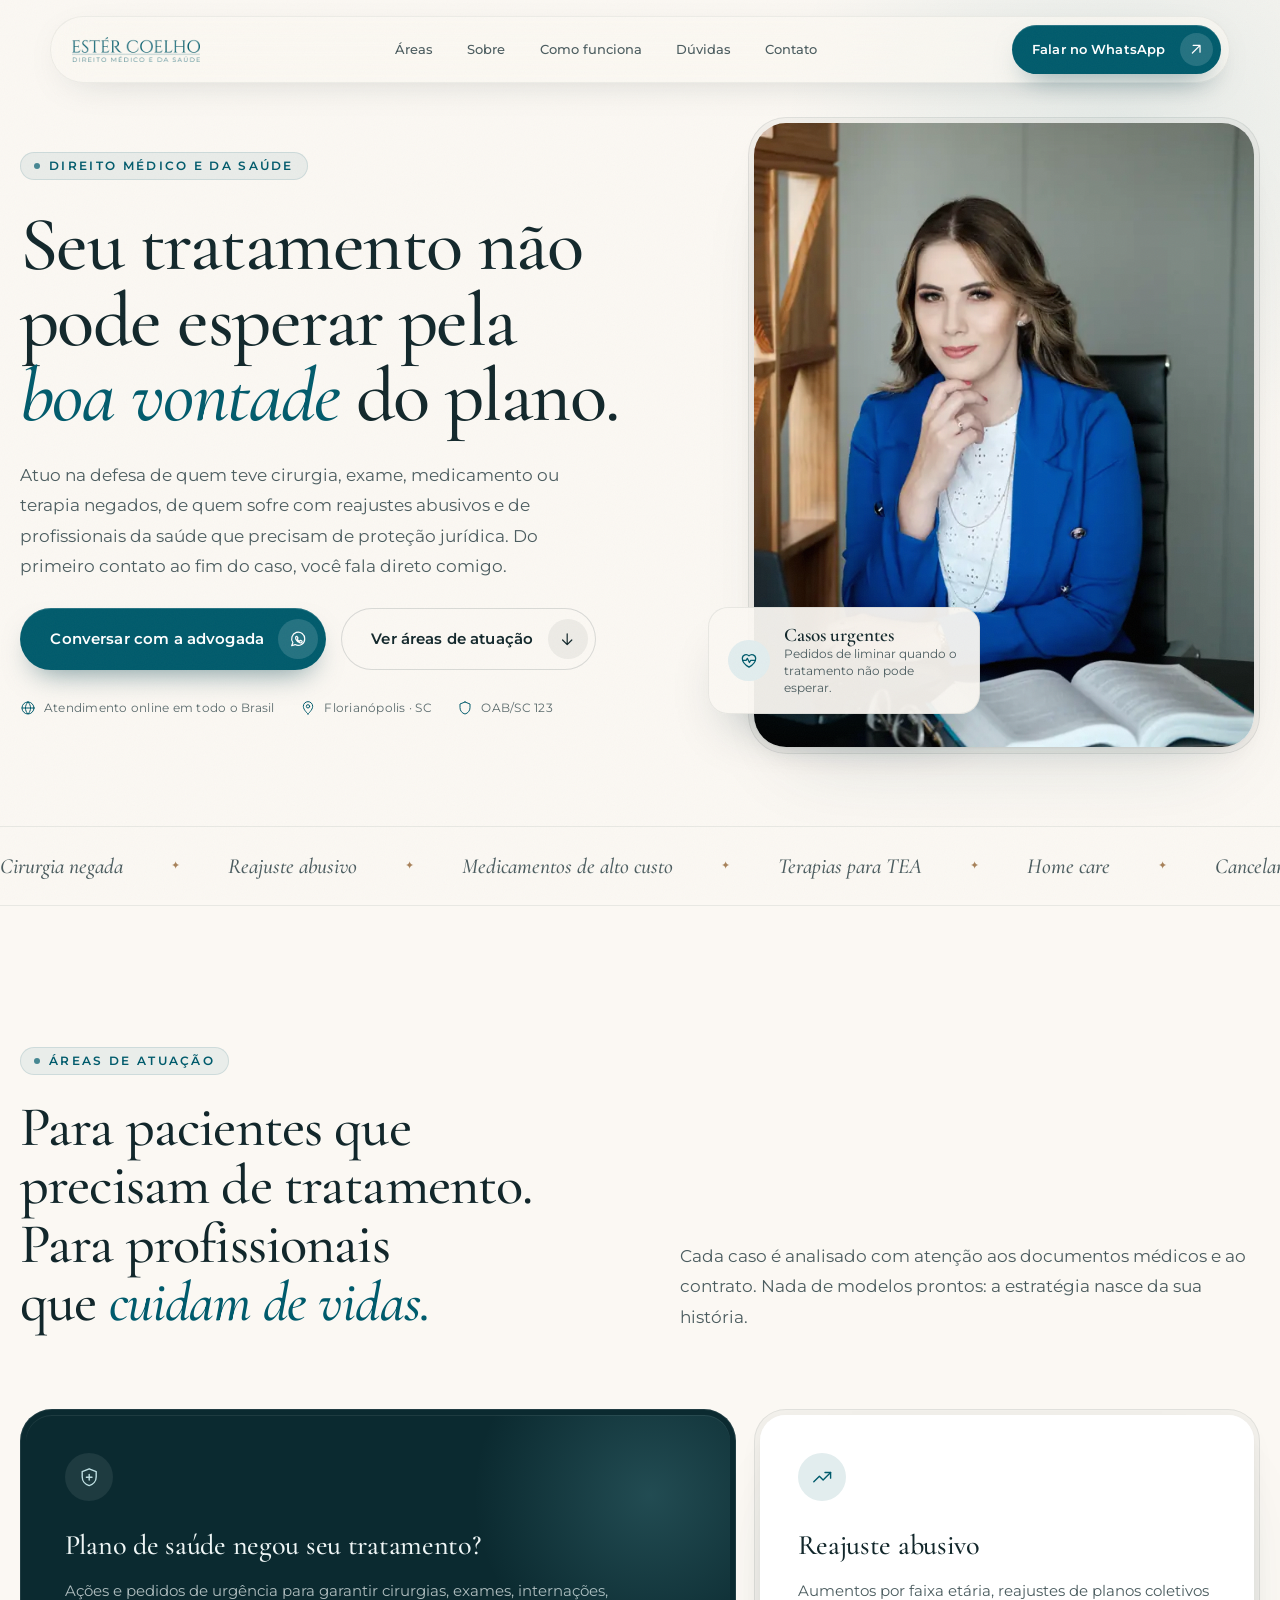
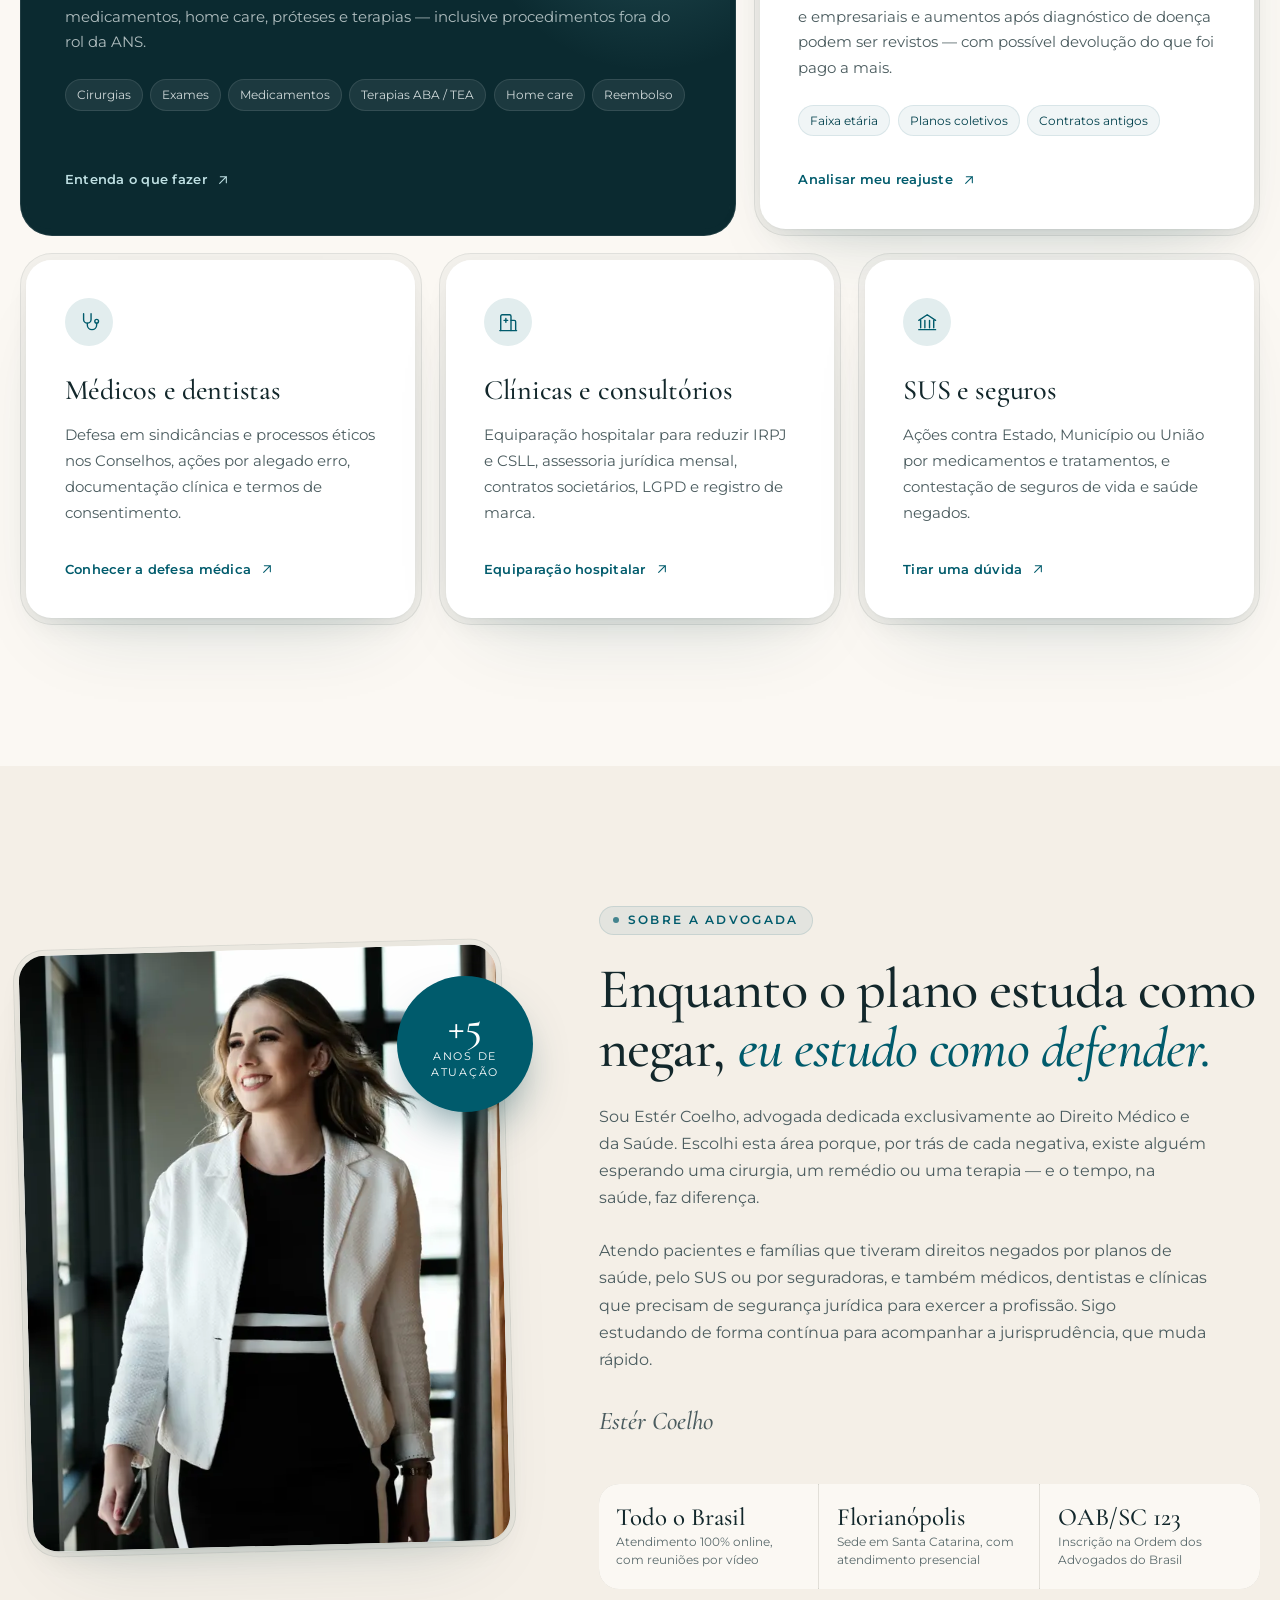
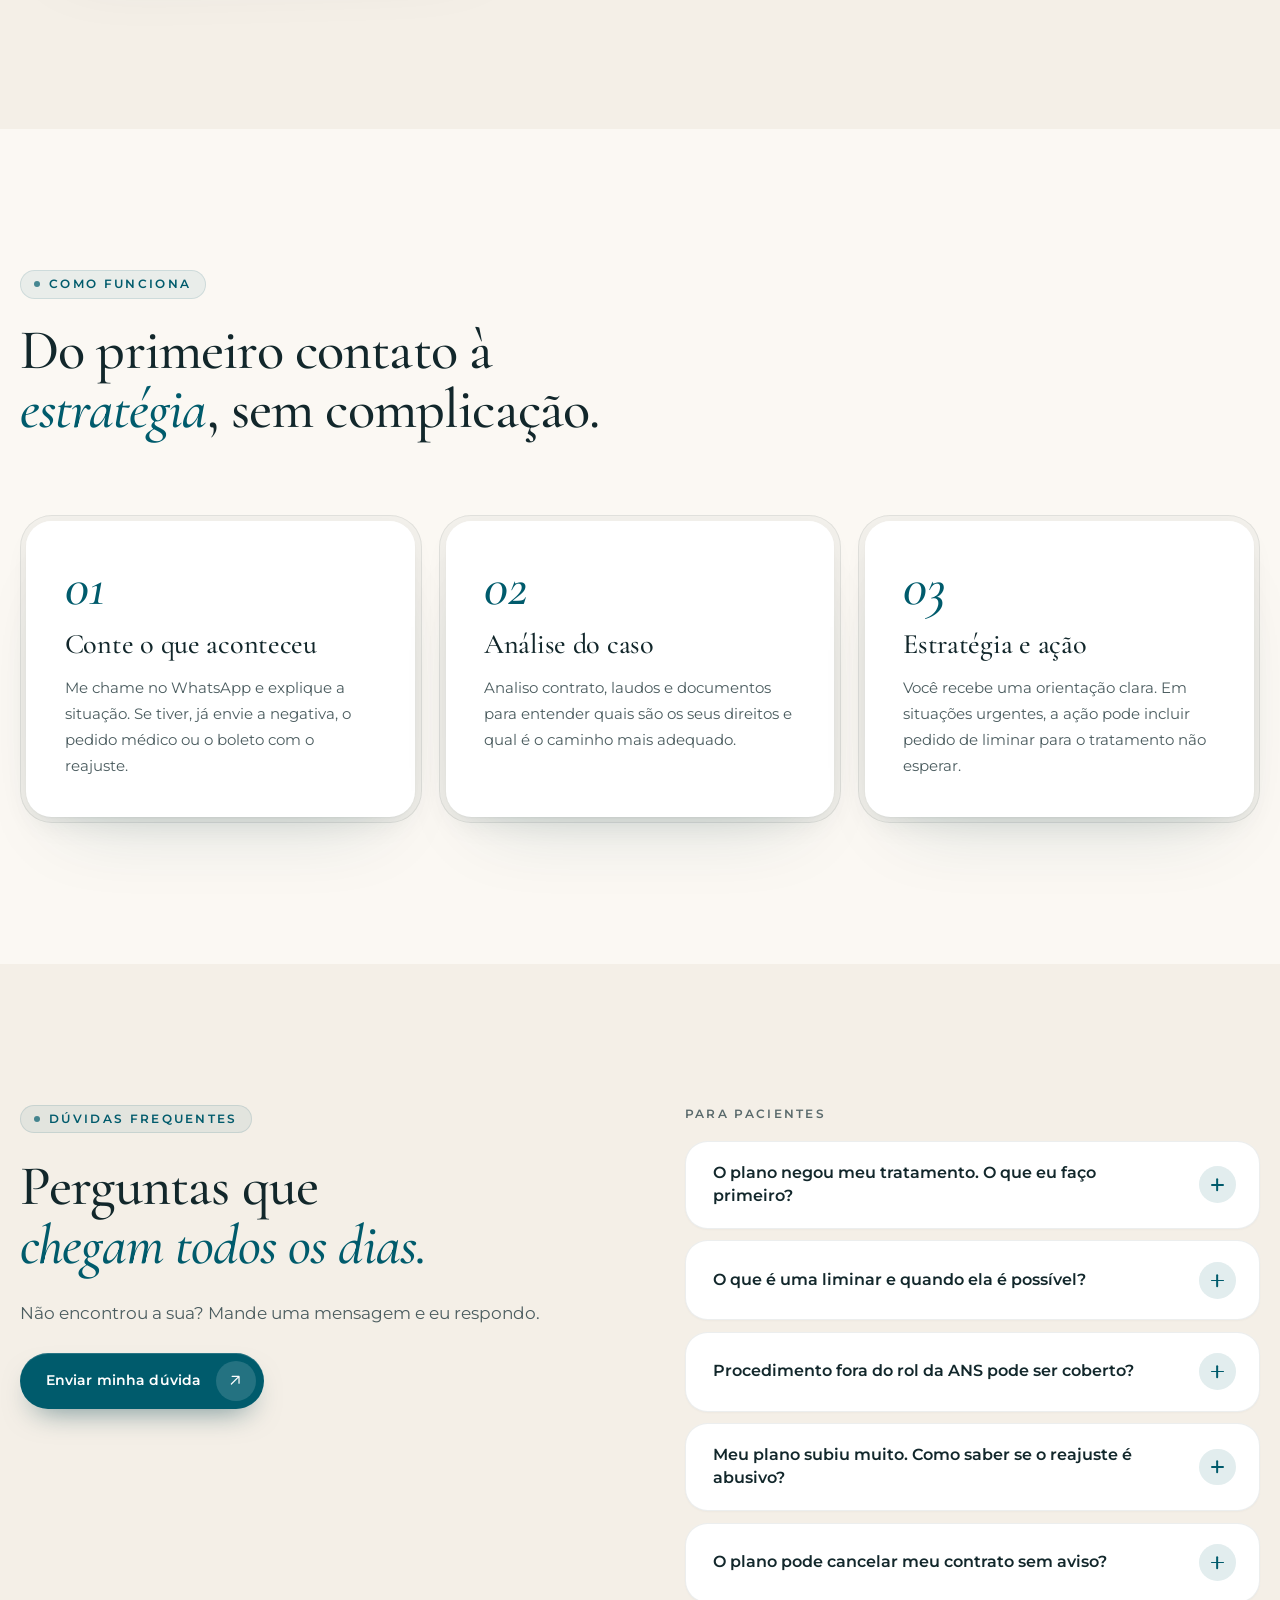
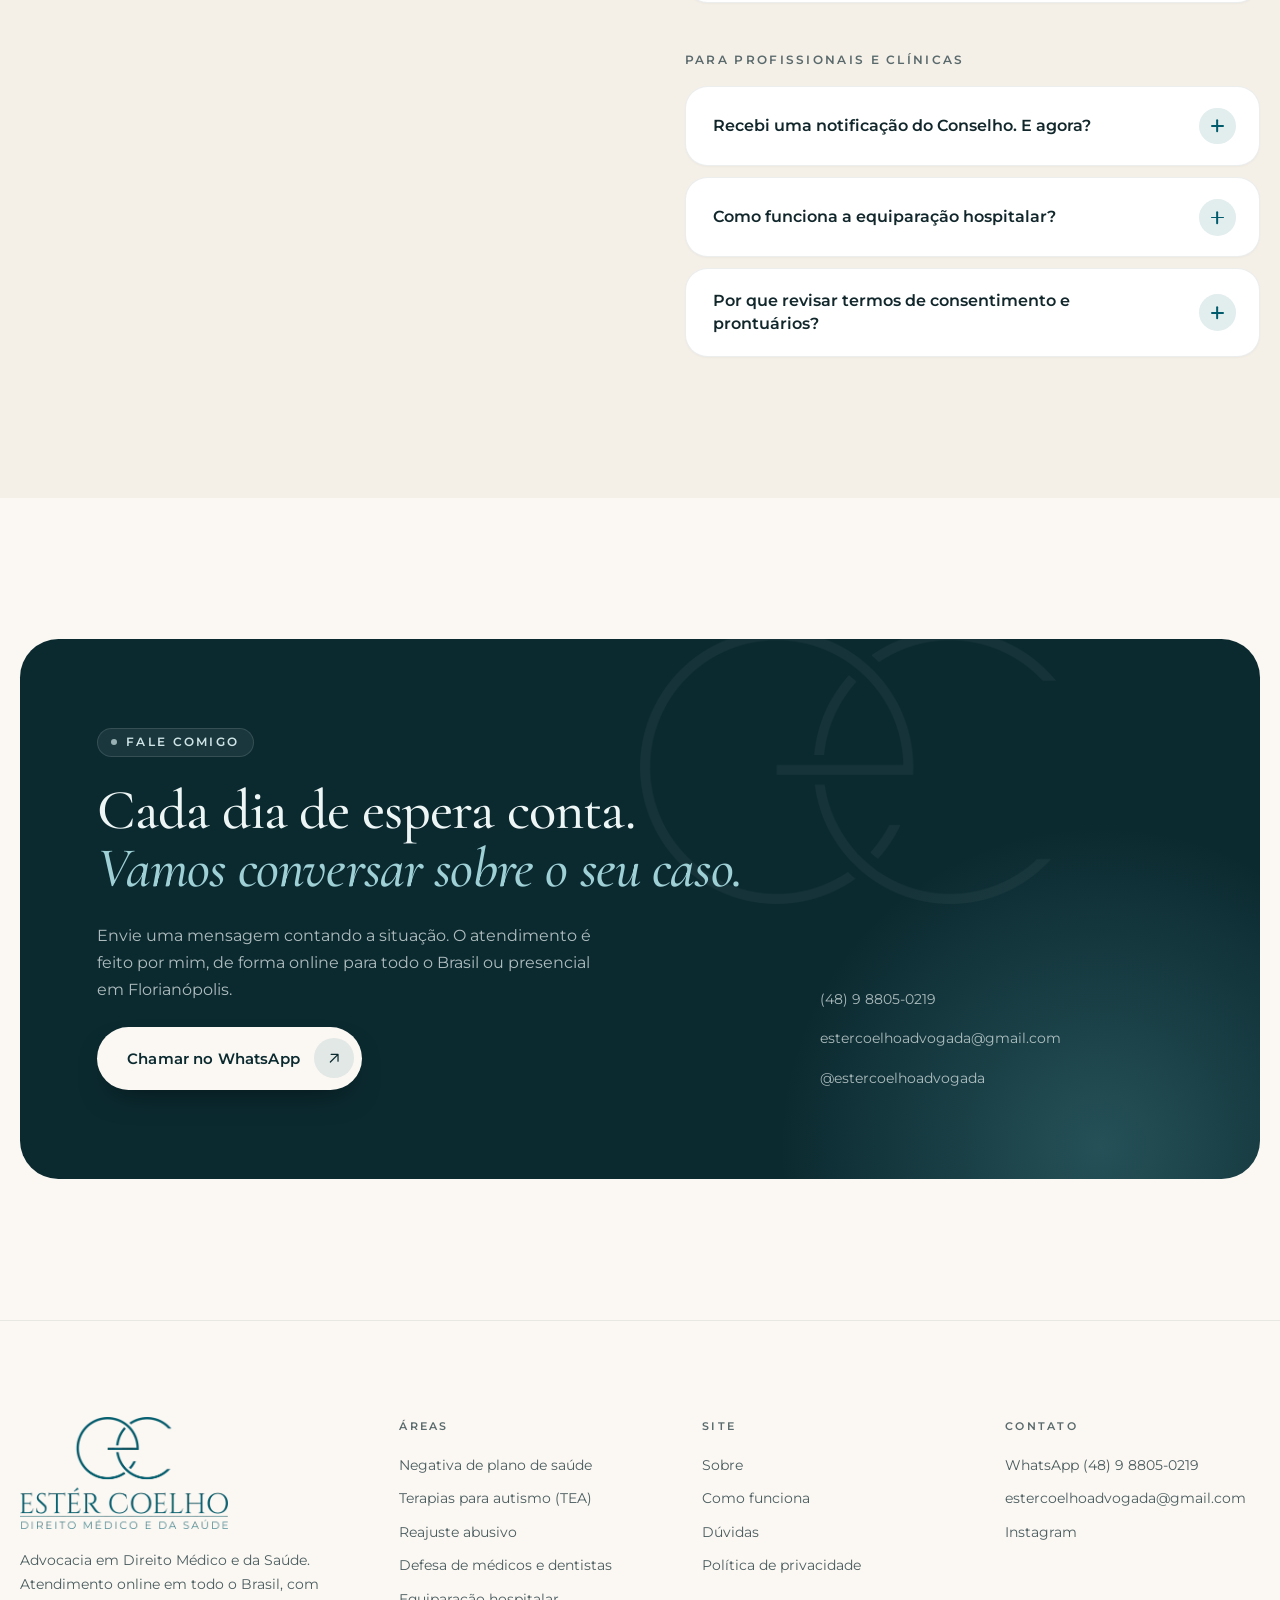
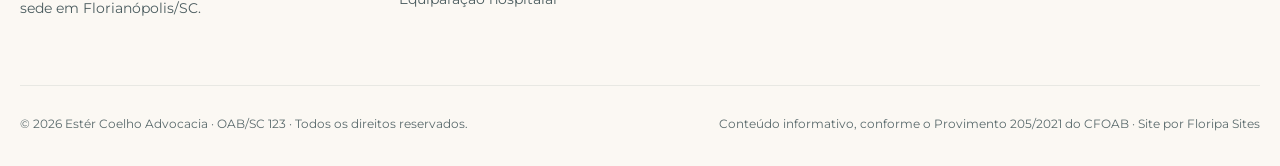
==== commit 3a2242e9: "Velocidade, SEO, âncoras do menu e card do WhatsApp - Fontes hospedadas no site com preload e reserv" ====
--- a/index.html
+++ b/index.html
@@ -4,7 +4,8 @@
   <meta charset="utf-8">
   <meta name="viewport" content="width=device-width, initial-scale=1">
   <title>Estér Coelho Advocacia | Direito Médico e da Saúde</title>
-  <meta name="description" content="Advocacia em Direito Médico e da Saúde: negativas de plano de saúde, reajustes abusivos, medicamentos de alto custo, defesa de médicos e dentistas e assessoria a clínicas. Atendimento online em todo o Brasil.">
+  <meta name="description" content="Advogada em Direito Médico e da Saúde: negativas e reajustes de plano de saúde, terapias para TEA e defesa de médicos. Atendimento online em todo o Brasil.">
+  <meta name="robots" content="index, follow, max-image-preview:large">
   <meta name="theme-color" content="#fbf8f3">
   <link rel="canonical" href="https://estercoelho.akaistudio.com.br/">
   <link rel="icon" type="image/png" href="assets/img/favicon.png">
@@ -14,28 +15,162 @@
   <meta property="og:locale" content="pt_BR">
   <meta property="og:title" content="Estér Coelho Advocacia | Direito Médico e da Saúde">
   <meta property="og:description" content="Negativas de plano de saúde, reajustes abusivos e defesa de profissionais da saúde. Atendimento online em todo o Brasil.">
-  <meta property="og:image" content="https://estercoelho.akaistudio.com.br/assets/img/ester-mesa-azul-1400.webp">
-
-  <link rel="preconnect" href="https://fonts.googleapis.com">
-  <link rel="preconnect" href="https://fonts.gstatic.com" crossorigin>
-  <link href="https://fonts.googleapis.com/css2?family=Cormorant+Garamond:ital,wght@0,500;0,600;1,500&family=Montserrat:wght@400;500;600&display=swap" rel="stylesheet">
-  <link rel="stylesheet" href="assets/css/style.css">
-  <link rel="preload" as="image" href="assets/img/ester-mesa-azul-800.webp" imagesrcset="assets/img/ester-mesa-azul-800.webp 800w, assets/img/ester-mesa-azul-1400.webp 1400w" imagesizes="(max-width: 860px) 92vw, 44vw">
+  <meta property="og:url" content="https://estercoelho.akaistudio.com.br/">
+  <meta property="og:site_name" content="Estér Coelho Advocacia">
+  <meta property="og:image" content="https://estercoelho.akaistudio.com.br/assets/img/og/home.jpg?v=2">
+  <meta property="og:image:type" content="image/jpeg">
+  <meta property="og:image:width" content="1200">
+  <meta property="og:image:height" content="630">
+  <meta property="og:image:alt" content="Estér Coelho Advocacia — Direito Médico e da Saúde">
+  <meta name="twitter:card" content="summary_large_image">
+  <link rel="preload" href="assets/fonts/cormorant.woff2" as="font" type="font/woff2" crossorigin>
+  <link rel="preload" href="assets/fonts/cormorant-italic.woff2" as="font" type="font/woff2" crossorigin>
+  <link rel="preload" href="assets/fonts/montserrat.woff2" as="font" type="font/woff2" crossorigin>
+  <link rel="stylesheet" href="assets/css/style.css?v=3">
+  <link rel="preload" as="image" href="assets/img/ester-mesa-azul-800.webp" imagesrcset="assets/img/ester-mesa-azul-600.webp 600w, assets/img/ester-mesa-azul-800.webp 800w, assets/img/ester-mesa-azul-1400.webp 1400w" imagesizes="(max-width: 860px) 92vw, 44vw">
   <script>document.documentElement.classList.add("js")</script>
 
   <script type="application/ld+json">
   {
     "@context": "https://schema.org",
-    "@type": "LegalService",
-    "name": "Estér Coelho Advocacia",
-    "description": "Advocacia em Direito Médico e da Saúde.",
-    "url": "https://estercoelho.akaistudio.com.br/",
-    "telephone": "+55-48-98805-0219",
-    "email": "estercoelhoadvogada@gmail.com",
-    "image": "https://estercoelho.akaistudio.com.br/assets/img/ester-mesa-azul-1400.webp",
-    "address": { "@type": "PostalAddress", "addressLocality": "Florianópolis", "addressRegion": "SC", "addressCountry": "BR" },
-    "areaServed": "BR",
-    "sameAs": ["https://www.instagram.com/estercoelhoadvogada/"]
+    "@graph": [
+      {
+        "@type": [
+          "LegalService",
+          "LocalBusiness"
+        ],
+        "@id": "https://estercoelho.akaistudio.com.br/#escritorio",
+        "name": "Estér Coelho Advocacia",
+        "description": "Advocacia em Direito Médico e da Saúde: ações contra planos de saúde, reajustes abusivos, terapias para TEA, defesa de médicos e dentistas e assessoria a clínicas.",
+        "url": "https://estercoelho.akaistudio.com.br/",
+        "logo": "https://estercoelho.akaistudio.com.br/assets/img/logo-cor.png",
+        "image": "https://estercoelho.akaistudio.com.br/assets/img/og/home.jpg?v=2",
+        "telephone": "+55-48-98805-0219",
+        "email": "estercoelhoadvogada@gmail.com",
+        "address": {
+          "@type": "PostalAddress",
+          "addressLocality": "Florianópolis",
+          "addressRegion": "SC",
+          "addressCountry": "BR"
+        },
+        "areaServed": {
+          "@type": "Country",
+          "name": "Brasil"
+        },
+        "knowsAbout": [
+          "Direito da Saúde",
+          "Direito Médico",
+          "Planos de saúde",
+          "Reajuste abusivo",
+          "Transtorno do Espectro Autista (TEA)",
+          "Equiparação hospitalar",
+          "Processo ético-profissional"
+        ],
+        "founder": {
+          "@id": "https://estercoelho.akaistudio.com.br/#ester"
+        },
+        "sameAs": [
+          "https://www.instagram.com/estercoelhoadvogada/",
+          "https://maps.google.com/?cid=13237692095568763721"
+        ]
+      },
+      {
+        "@type": "Person",
+        "@id": "https://estercoelho.akaistudio.com.br/#ester",
+        "name": "Estér Coelho",
+        "jobTitle": "Advogada",
+        "image": "https://estercoelho.akaistudio.com.br/assets/img/ester-mesa-azul-800.webp",
+        "worksFor": {
+          "@id": "https://estercoelho.akaistudio.com.br/#escritorio"
+        },
+        "knowsAbout": [
+          "Direito Médico",
+          "Direito da Saúde"
+        ],
+        "sameAs": [
+          "https://www.instagram.com/estercoelhoadvogada/"
+        ]
+      },
+      {
+        "@type": "WebSite",
+        "@id": "https://estercoelho.akaistudio.com.br/#site",
+        "url": "https://estercoelho.akaistudio.com.br/",
+        "name": "Estér Coelho Advocacia",
+        "inLanguage": "pt-BR",
+        "publisher": {
+          "@id": "https://estercoelho.akaistudio.com.br/#escritorio"
+        }
+      },
+      {
+        "@type": "FAQPage",
+        "mainEntity": [
+          {
+            "@type": "Question",
+            "name": "O plano negou meu tratamento. O que eu faço primeiro?",
+            "acceptedAnswer": {
+              "@type": "Answer",
+              "text": "Peça à operadora a negativa por escrito, com o motivo — ela é obrigada a fornecer. Junte o pedido e o relatório do seu médico. Com esses documentos é possível avaliar se a recusa é indevida e, se for o caso, buscar o tratamento na Justiça."
+            }
+          },
+          {
+            "@type": "Question",
+            "name": "O que é uma liminar e quando ela é possível?",
+            "acceptedAnswer": {
+              "@type": "Answer",
+              "text": "É uma decisão provisória do juiz, dada no início do processo, para proteger um direito urgente. Na saúde, costuma ser pedida quando a demora pode causar dano à saúde do paciente — como em cirurgias, internações e medicamentos."
+            }
+          },
+          {
+            "@type": "Question",
+            "name": "Procedimento fora do rol da ANS pode ser coberto?",
+            "acceptedAnswer": {
+              "@type": "Answer",
+              "text": "Pode, em diversas situações. O rol da ANS é uma referência básica de cobertura, e a lei prevê hipóteses em que tratamentos fora dele devem ser custeados, especialmente quando há prescrição médica fundamentada e evidência científica."
+            }
+          },
+          {
+            "@type": "Question",
+            "name": "Meu plano subiu muito. Como saber se o reajuste é abusivo?",
+            "acceptedAnswer": {
+              "@type": "Answer",
+              "text": "Compare os reajustes dos últimos anos com o seu contrato e com os índices autorizados. Aumentos por faixa etária fora das regras, reajustes muito acima da média em planos coletivos e aumentos após um diagnóstico podem ser contestados — inclusive com pedido de devolução de valores."
+            }
+          },
+          {
+            "@type": "Question",
+            "name": "O plano pode cancelar meu contrato sem aviso?",
+            "acceptedAnswer": {
+              "@type": "Answer",
+              "text": "O cancelamento unilateral sem justa causa é, em regra, ilegal — e há proteção especial para quem está em tratamento. Se isso acontecer, procure orientação jurídica o quanto antes."
+            }
+          },
+          {
+            "@type": "Question",
+            "name": "Recebi uma notificação do Conselho. E agora?",
+            "acceptedAnswer": {
+              "@type": "Answer",
+              "text": "Não responda sem orientação. A defesa na sindicância é o momento de evitar a abertura de um processo ético. Ela exige análise do prontuário e dos documentos clínicos e uma tese específica para o seu caso."
+            }
+          },
+          {
+            "@type": "Question",
+            "name": "Como funciona a equiparação hospitalar?",
+            "acceptedAnswer": {
+              "@type": "Answer",
+              "text": "Clínicas que prestam serviços de natureza hospitalar e cumprem os requisitos legais podem recolher IRPJ e CSLL com base reduzida. Em geral, é preciso estar no lucro presumido, ser sociedade empresária, prestar serviços elegíveis e atender às normas da Anvisa. Também pode ser possível recuperar valores pagos a mais nos últimos 5 anos."
+            }
+          },
+          {
+            "@type": "Question",
+            "name": "Por que revisar termos de consentimento e prontuários?",
+            "acceptedAnswer": {
+              "@type": "Answer",
+              "text": "Documentação clínica completa e bem redigida é a principal prova da conduta adequada do profissional. Termos de consentimento, contratos e prontuários revisados juridicamente previnem conflitos e fortalecem a defesa caso eles aconteçam."
+            }
+          }
+        ]
+      }
+    ]
   }
   </script>
 </head>
@@ -45,7 +180,7 @@
   <!-- Navegação -->
   <header class="nav" aria-label="Principal">
     <a class="nav__brand" href="./" aria-label="Estér Coelho Advocacia — início">
-      <img src="assets/img/assinatura-cor.png" alt="Estér Coelho — Direito Médico e da Saúde" width="900" height="179">
+      <img src="assets/img/assinatura-cor-300.webp" alt="Estér Coelho — Direito Médico e da Saúde" width="300" height="60">
     </a>
     <nav class="nav__links" aria-label="Seções">
       <a href="#areas">Áreas</a>
@@ -84,10 +219,10 @@
     <section class="hero">
       <div class="wrap hero__grid">
         <div class="hero__copy">
-          <span class="eyebrow reveal">Direito Médico e da Saúde</span>
-          <h1 class="display reveal" style="--d:.08s">Seu tratamento não pode esperar pela <em>boa vontade</em> do plano.</h1>
-          <p class="lead reveal" style="--d:.16s">Atuo na defesa de quem teve cirurgia, exame, medicamento ou terapia negados, de quem sofre com reajustes abusivos e de profissionais da saúde que precisam de proteção jurídica. Do primeiro contato ao fim do caso, você fala direto comigo.</p>
-          <div class="hero__actions reveal" style="--d:.24s">
+          <span class="eyebrow rise">Direito Médico e da Saúde</span>
+          <h1 class="display rise" style="--d:.08s">Seu tratamento não pode esperar pela <em>boa vontade</em> do plano.</h1>
+          <p class="lead rise" style="--d:.16s">Atuo na defesa de quem teve cirurgia, exame, medicamento ou terapia negados, de quem sofre com reajustes abusivos e de profissionais da saúde que precisam de proteção jurídica. Do primeiro contato ao fim do caso, você fala direto comigo.</p>
+          <div class="hero__actions rise" style="--d:.24s">
             <a class="btn btn--lg" data-cta="hero" href="https://wa.me/5548988050219?text=Ol%C3%A1%2C%20vim%20pelo%20site%20e%20gostaria%20de%20falar%20com%20a%20advogada." target="_blank" rel="noopener">
               Conversar com a advogada
               <span class="btn__icon" aria-hidden="true"><svg viewBox="0 0 24 24" fill="none" stroke="currentColor" stroke-width="1.6" stroke-linecap="round" stroke-linejoin="round"><path d="M20.5 11.6a8.5 8.5 0 0 1-12.6 7.4L3.5 20.5l1.6-4.2A8.5 8.5 0 1 1 20.5 11.6Z"/><path d="M9 8.7c.2-.5.5-.5.8-.5h.5c.2 0 .4 0 .6.5l.7 1.6c.1.2 0 .5-.1.7l-.5.6c-.1.2-.2.3 0 .6.5.9 1.4 1.8 2.4 2.3.3.1.4.1.6-.1l.6-.7c.2-.2.4-.2.6-.1l1.6.8c.2.1.4.2.4.4 0 .4-.1 1.2-.6 1.6-.5.4-1.3.6-2.1.4-2.2-.6-4.6-2.6-5.5-4.7-.4-1-.5-2.4.1-3.4Z"/></svg></span>
@@ -97,17 +232,17 @@
               <span class="btn__icon" aria-hidden="true"><svg viewBox="0 0 24 24" fill="none" stroke="currentColor" stroke-width="1.6" stroke-linecap="round" stroke-linejoin="round"><path d="M12 5v14M6 13l6 6 6-6"/></svg></span>
             </a>
           </div>
-          <div class="hero__meta reveal" style="--d:.32s">
+          <div class="hero__meta rise" style="--d:.32s">
             <span><svg viewBox="0 0 24 24" fill="none" stroke="currentColor" stroke-width="1.5" stroke-linecap="round" stroke-linejoin="round"><circle cx="12" cy="12" r="9"/><path d="M3 12h18M12 3c2.5 2.6 3.8 5.6 3.8 9s-1.3 6.4-3.8 9c-2.5-2.6-3.8-5.6-3.8-9S9.5 5.6 12 3Z"/></svg>Atendimento online em todo o Brasil</span>
             <span><svg viewBox="0 0 24 24" fill="none" stroke="currentColor" stroke-width="1.5" stroke-linecap="round" stroke-linejoin="round"><path d="M12 21s-7-6.2-7-11.5a7 7 0 0 1 14 0C19 14.8 12 21 12 21Z"/><circle cx="12" cy="9.5" r="2.5"/></svg>Florianópolis · SC</span>
             <span><svg viewBox="0 0 24 24" fill="none" stroke="currentColor" stroke-width="1.5" stroke-linecap="round" stroke-linejoin="round"><path d="M12 3 4.5 6v5.5c0 4.6 3.1 8.4 7.5 9.5 4.4-1.1 7.5-4.9 7.5-9.5V6L12 3Z"/></svg>OAB/SC 123</span>
           </div>
         </div>
 
-        <div class="hero__visual reveal" style="--d:.2s">
+        <div class="hero__visual rise" style="--d:.2s">
           <div class="bezel">
             <div class="bezel__core photo">
-              <img src="assets/img/ester-mesa-azul-800.webp" srcset="assets/img/ester-mesa-azul-800.webp 800w, assets/img/ester-mesa-azul-1400.webp 1400w" sizes="(max-width: 860px) 92vw, 44vw" alt="Advogada Estér Coelho sentada à mesa do escritório, com um livro aberto" width="800" height="1200" fetchpriority="high">
+              <img src="assets/img/ester-mesa-azul-800.webp" srcset="assets/img/ester-mesa-azul-600.webp 600w, assets/img/ester-mesa-azul-800.webp 800w, assets/img/ester-mesa-azul-1400.webp 1400w" sizes="(max-width: 860px) 92vw, 44vw" alt="Advogada Estér Coelho sentada à mesa do escritório, com um livro aberto" width="800" height="1200" fetchpriority="high">
             </div>
           </div>
           <div class="float-card">
@@ -201,7 +336,7 @@
         <div class="about__visual reveal">
           <div class="bezel">
             <div class="bezel__core photo">
-              <img src="assets/img/ester-caminhando-800.webp" srcset="assets/img/ester-caminhando-800.webp 800w, assets/img/ester-caminhando-1400.webp 1400w" sizes="(max-width: 860px) 92vw, 38vw" alt="Estér Coelho caminhando no escritório, de blazer branco" width="800" height="1200" loading="lazy">
+              <img src="assets/img/ester-caminhando-800.webp" srcset="assets/img/ester-caminhando-600.webp 600w, assets/img/ester-caminhando-800.webp 800w, assets/img/ester-caminhando-1400.webp 1400w" sizes="(max-width: 860px) 92vw, 38vw" alt="Estér Coelho caminhando no escritório, de blazer branco" width="800" height="1200" loading="lazy" decoding="async">
             </div>
           </div>
           <div class="about__badge"><span><strong>+5</strong>anos de atuação</span></div>
@@ -342,11 +477,11 @@
     <div class="wrap">
       <div class="footer__grid">
         <div class="footer__brand">
-          <img src="assets/img/logo-cor.png" alt="Estér Coelho — Direito Médico e da Saúde" width="900" height="484" loading="lazy">
+          <img src="assets/img/logo-cor-440.webp" alt="Estér Coelho — Direito Médico e da Saúde" width="440" height="237" loading="lazy" decoding="async">
           <p>Advocacia em Direito Médico e da Saúde. Atendimento online em todo o Brasil, com sede em Florianópolis/SC.</p>
         </div>
         <div>
-          <h4>Áreas</h4>
+          <p class="footer__title">Áreas</p>
           <ul>
             <li><a href="plano-de-saude-negou/">Negativa de plano de saúde</a></li>
             <li><a href="terapias-tea-plano-de-saude/">Terapias para autismo (TEA)</a></li>
@@ -356,7 +491,7 @@
           </ul>
         </div>
         <div>
-          <h4>Site</h4>
+          <p class="footer__title">Site</p>
           <ul>
             <li><a href="#sobre">Sobre</a></li>
             <li><a href="#como-funciona">Como funciona</a></li>
@@ -365,7 +500,7 @@
           </ul>
         </div>
         <div>
-          <h4>Contato</h4>
+          <p class="footer__title">Contato</p>
           <ul>
             <li><a href="https://wa.me/5548988050219" target="_blank" rel="noopener">WhatsApp (48) 9 8805-0219</a></li>
             <li><a href="mailto:estercoelhoadvogada@gmail.com">estercoelhoadvogada@gmail.com</a></li>
@@ -385,6 +520,6 @@
     <span class="wa-float__label">Fale comigo</span>
   </a>
 
-  <script src="assets/js/main.js" defer></script>
+  <script src="assets/js/main.js?v=3" defer></script>
 </body>
 </html>
--- a/assets/css/style.css
+++ b/assets/css/style.css
@@ -2,6 +2,33 @@
    Estér Coelho Advocacia — design system
    Editorial luxury: creme quente, serifa nos títulos, verde-petróleo da marca
    ========================================================================== */
+
+/* ---------- fontes (hospedadas no site, subconjunto latin) ---------- */
+@font-face {
+  font-family: "Cormorant Garamond"; font-style: normal; font-weight: 500 600; font-display: swap;
+  src: url("../fonts/cormorant.woff2") format("woff2");
+}
+@font-face {
+  font-family: "Cormorant Garamond"; font-style: italic; font-weight: 500; font-display: swap;
+  src: url("../fonts/cormorant-italic.woff2") format("woff2");
+}
+@font-face {
+  font-family: "Montserrat"; font-style: normal; font-weight: 400 600; font-display: swap;
+  src: url("../fonts/montserrat.woff2") format("woff2");
+}
+/* reservas com as mesmas medidas, para o texto não mudar de tamanho quando a fonte carregar */
+@font-face {
+  font-family: "Cormorant Fallback"; font-style: normal; src: local("Times New Roman"), local("Times");
+  size-adjust: 95.65%; ascent-override: 96.6%; descent-override: 30%; line-gap-override: 0%;
+}
+@font-face {
+  font-family: "Cormorant Fallback"; font-style: italic; src: local("Times New Roman Italic"), local("Times New Roman"), local("Times");
+  size-adjust: 86.5%; ascent-override: 106.82%; descent-override: 33.18%; line-gap-override: 0%;
+}
+@font-face {
+  font-family: "Montserrat Fallback"; src: local("Arial"), local("Helvetica");
+  size-adjust: 113.03%; ascent-override: 85.64%; descent-override: 22.21%; line-gap-override: 0%;
+}
 
 :root {
   --paper: #fbf8f3;
@@ -9,7 +36,7 @@
   --paper-3: #ebe4d8;
   --ink: #12272b;
   --ink-soft: #4b5c5f;
-  --ink-mute: #7b8789;
+  --ink-mute: #5a6a6c;
   --brand: #005b6c;
   --brand-deep: #00404c;
   --brand-night: #0b2a30;
@@ -18,8 +45,8 @@
   --line: rgba(18, 39, 43, 0.08);
   --line-strong: rgba(18, 39, 43, 0.14);
 
-  --serif: "Cormorant Garamond", "Cormorant", Georgia, serif;
-  --sans: "Montserrat", system-ui, sans-serif;
+  --serif: "Cormorant Garamond", "Cormorant Fallback", Georgia, serif;
+  --sans: "Montserrat", "Montserrat Fallback", system-ui, sans-serif;
 
   --ease: cubic-bezier(0.32, 0.72, 0, 1);
   --ease-out: cubic-bezier(0.16, 1, 0.3, 1);
@@ -32,14 +59,17 @@
     0 40px 80px -40px rgba(0, 64, 76, 0.18);
 
   --wrap: min(1240px, 100% - 2.5rem);
-  --section-y: clamp(5.5rem, 11vw, 10rem);
+  --section-y: clamp(6.5rem, 11vw, 10rem);
+  --anchor-y: 7.25rem; /* onde o título da seção fica após clicar no menu */
 }
 
 /* ---------- reset ---------- */
 *,
 *::before,
 *::after { box-sizing: border-box; }
-html { -webkit-text-size-adjust: 100%; scroll-behavior: smooth; scroll-padding-top: 6rem; }
+html { -webkit-text-size-adjust: 100%; scroll-behavior: smooth; }
+[id] { scroll-margin-top: var(--anchor-y); }
+section[id] { scroll-margin-top: min(0px, calc(var(--anchor-y) - var(--section-y))); }
 body {
   margin: 0;
   background: var(--paper);
@@ -51,7 +81,9 @@
   -webkit-font-smoothing: antialiased;
   text-rendering: optimizeLegibility;
   overflow-x: hidden;
-}
+  overflow-x: clip;
+}
+html { overflow-x: clip; }
 img { display: block; max-width: 100%; height: auto; }
 a { color: inherit; text-decoration: none; }
 button { font: inherit; color: inherit; background: none; border: 0; cursor: pointer; }
@@ -87,7 +119,7 @@
 .display {
   font-family: var(--serif);
   font-weight: 500;
-  font-size: clamp(2.75rem, 6.4vw, 5.6rem);
+  font-size: clamp(2.6rem, min(6vw, 8.6vh), 4.9rem);
   line-height: 0.98;
   letter-spacing: -0.02em;
   text-wrap: balance;
@@ -111,13 +143,13 @@
 
 .eyebrow {
   display: inline-flex; align-items: center; gap: 0.55rem;
-  justify-self: start; width: max-content; max-width: 100%;
+  justify-self: start; width: fit-content; max-width: 100%;
   padding: 0.38rem 0.9rem;
   border-radius: 999px;
   background: rgba(0, 91, 108, 0.07);
   box-shadow: inset 0 0 0 1px rgba(0, 91, 108, 0.12);
   color: var(--brand);
-  font-size: 0.66rem; font-weight: 600; letter-spacing: 0.22em; text-transform: uppercase;
+  font-size: 0.72rem; font-weight: 600; letter-spacing: 0.2em; text-transform: uppercase;
   line-height: 1.4;
 }
 .eyebrow::before {
@@ -188,6 +220,7 @@
   transition: transform 0.7s var(--ease), background-color 0.5s var(--ease);
 }
 .nav.is-hidden { transform: translate(-50%, -140%); }
+.nav__brand { display: flex; align-items: center; min-height: 2.75rem; }
 .nav__brand img { height: 1.6rem; width: auto; }
 .nav__links { display: flex; align-items: center; gap: 0.25rem; }
 .nav__links a {
@@ -256,14 +289,15 @@
 .photo img { width: 100%; height: 100%; object-fit: cover; }
 
 /* ---------- hero ---------- */
-.hero { padding-top: clamp(8rem, 14vw, 10.5rem); padding-bottom: clamp(4rem, 8vw, 7rem); position: relative; }
+.hero { padding-top: clamp(7rem, 13vh, 9.5rem); padding-bottom: clamp(3.5rem, 8vh, 6rem); position: relative; overflow: hidden; overflow: clip; }
 .hero::before {
   content: ""; position: absolute; z-index: -1; pointer-events: none;
   width: 60rem; height: 60rem; right: -20rem; top: -22rem; border-radius: 50%;
   background: radial-gradient(closest-side, rgba(0, 91, 108, 0.09), transparent 70%);
 }
 .hero__grid { display: grid; grid-template-columns: 1.08fr 0.92fr; gap: clamp(2.5rem, 6vw, 6rem); align-items: center; }
-.hero__copy { display: grid; gap: 2rem; justify-items: start; }
+.hero__grid > * { min-width: 0; }
+.hero__copy { display: grid; gap: clamp(1.25rem, 3vh, 2rem); justify-items: start; }
 .hero__actions { display: flex; flex-wrap: wrap; align-items: center; gap: 0.9rem; }
 .hero__meta { display: flex; flex-wrap: wrap; gap: 0.6rem 1.6rem; font-size: 0.78rem; color: var(--ink-mute); letter-spacing: 0.02em; }
 .hero__meta span { display: inline-flex; align-items: center; gap: 0.5rem; }
@@ -271,6 +305,7 @@
 
 .hero__visual { position: relative; }
 .hero__visual .bezel { --r-xl: 2.4rem; }
+.hero__visual { justify-self: end; width: min(100%, 32rem, calc((100svh - 9rem) * 0.8)); }
 .hero__visual .photo { aspect-ratio: 4 / 5; }
 .float-card {
   position: absolute; left: -2.5rem; bottom: 2.5rem; z-index: 2;
@@ -285,6 +320,10 @@
 .float-card__icon svg { width: 1.25rem; height: 1.25rem; }
 .float-card strong { display: block; font-family: var(--serif); font-size: 1.2rem; font-weight: 600; line-height: 1.15; }
 .float-card small { font-size: 0.74rem; color: var(--ink-soft); line-height: 1.4; display: block; }
+
+/* entrada do topo só com movimento (sem esconder), para não atrasar a primeira exibição */
+@keyframes rise { from { transform: translateY(1.25rem); } }
+.rise { animation: rise 1s var(--ease-out) both; animation-delay: var(--d, 0s); }
 
 /* faixa de temas */
 .ticker { border-block: 1px solid var(--line); overflow: hidden; padding-block: 1.3rem; }
@@ -419,7 +458,7 @@
 }
 .cta::after {
   content: ""; position: absolute; z-index: -1; left: 50%; top: -5rem; width: 26rem; height: 26rem;
-  background: url("../img/monograma-branca.png") center / contain no-repeat; opacity: 0.045;
+  background: url("../img/monograma-branca-400.webp") center / contain no-repeat; opacity: 0.045;
 }
 .cta .h2 em { color: #9fd0d6; }
 .cta p { color: rgba(238, 245, 245, 0.72); max-width: 32rem; }
@@ -439,7 +478,7 @@
 .footer__brand { display: grid; gap: 1.25rem; align-content: start; }
 .footer__brand img { width: 13rem; }
 .footer__brand p { font-size: 0.88rem; color: var(--ink-soft); max-width: 22rem; }
-.footer h4 { font-family: var(--sans); font-size: 0.7rem; font-weight: 600; letter-spacing: 0.2em; text-transform: uppercase; color: var(--ink-mute); margin-bottom: 1.1rem; }
+.footer__title { font-family: var(--sans); font-size: 0.7rem; font-weight: 600; letter-spacing: 0.2em; text-transform: uppercase; color: var(--ink-mute); margin-bottom: 1.1rem; }
 .footer ul { display: grid; gap: 0.6rem; font-size: 0.88rem; color: var(--ink-soft); }
 .footer ul a { transition: color 0.4s var(--ease); }
 .footer ul a:hover { color: var(--brand); }
@@ -472,7 +511,7 @@
   .lp-nav .nav__cta { padding: 0.4rem; min-height: 0; }
   .lp-nav .nav__cta-label { display: none; }
 }
-.lp-hero .display { font-size: clamp(2.6rem, 5.6vw, 5rem); }
+.lp-hero .display { font-size: clamp(2.35rem, min(4.8vw, 7vh), 4.2rem); }
 .alert {
   display: flex; gap: 1rem; align-items: flex-start;
   padding: 1.25rem 1.4rem; border-radius: 1.25rem;
@@ -497,6 +536,7 @@
 
 @media (prefers-reduced-motion: reduce) {
   html { scroll-behavior: auto; }
+  .rise { animation: none; }
   *, *::before, *::after { animation-duration: 0.01ms !important; transition-duration: 0.01ms !important; transition-delay: 0s !important; }
   .js .reveal { opacity: 1; transform: none; filter: none; }
 }
@@ -515,9 +555,9 @@
 @media (max-width: 860px) {
   :root { --wrap: calc(100% - 2rem); }
   .hero__grid, .about, .split, .cta, .section-head--split { grid-template-columns: 1fr; }
-  .hero__visual { max-width: 30rem; }
+  .hero__visual { justify-self: start; width: 100%; max-width: 30rem; }
   .float-card { left: 1rem; bottom: 1rem; }
-  .about__visual { max-width: 28rem; }
+  .about__visual { max-width: 28rem; order: 2; }
   .about__visual .bezel { transform: none; }
   .about__badge { right: 0.75rem; top: 0.75rem; width: 7rem; height: 7rem; }
   .about__badge strong { font-size: 2.1rem; }
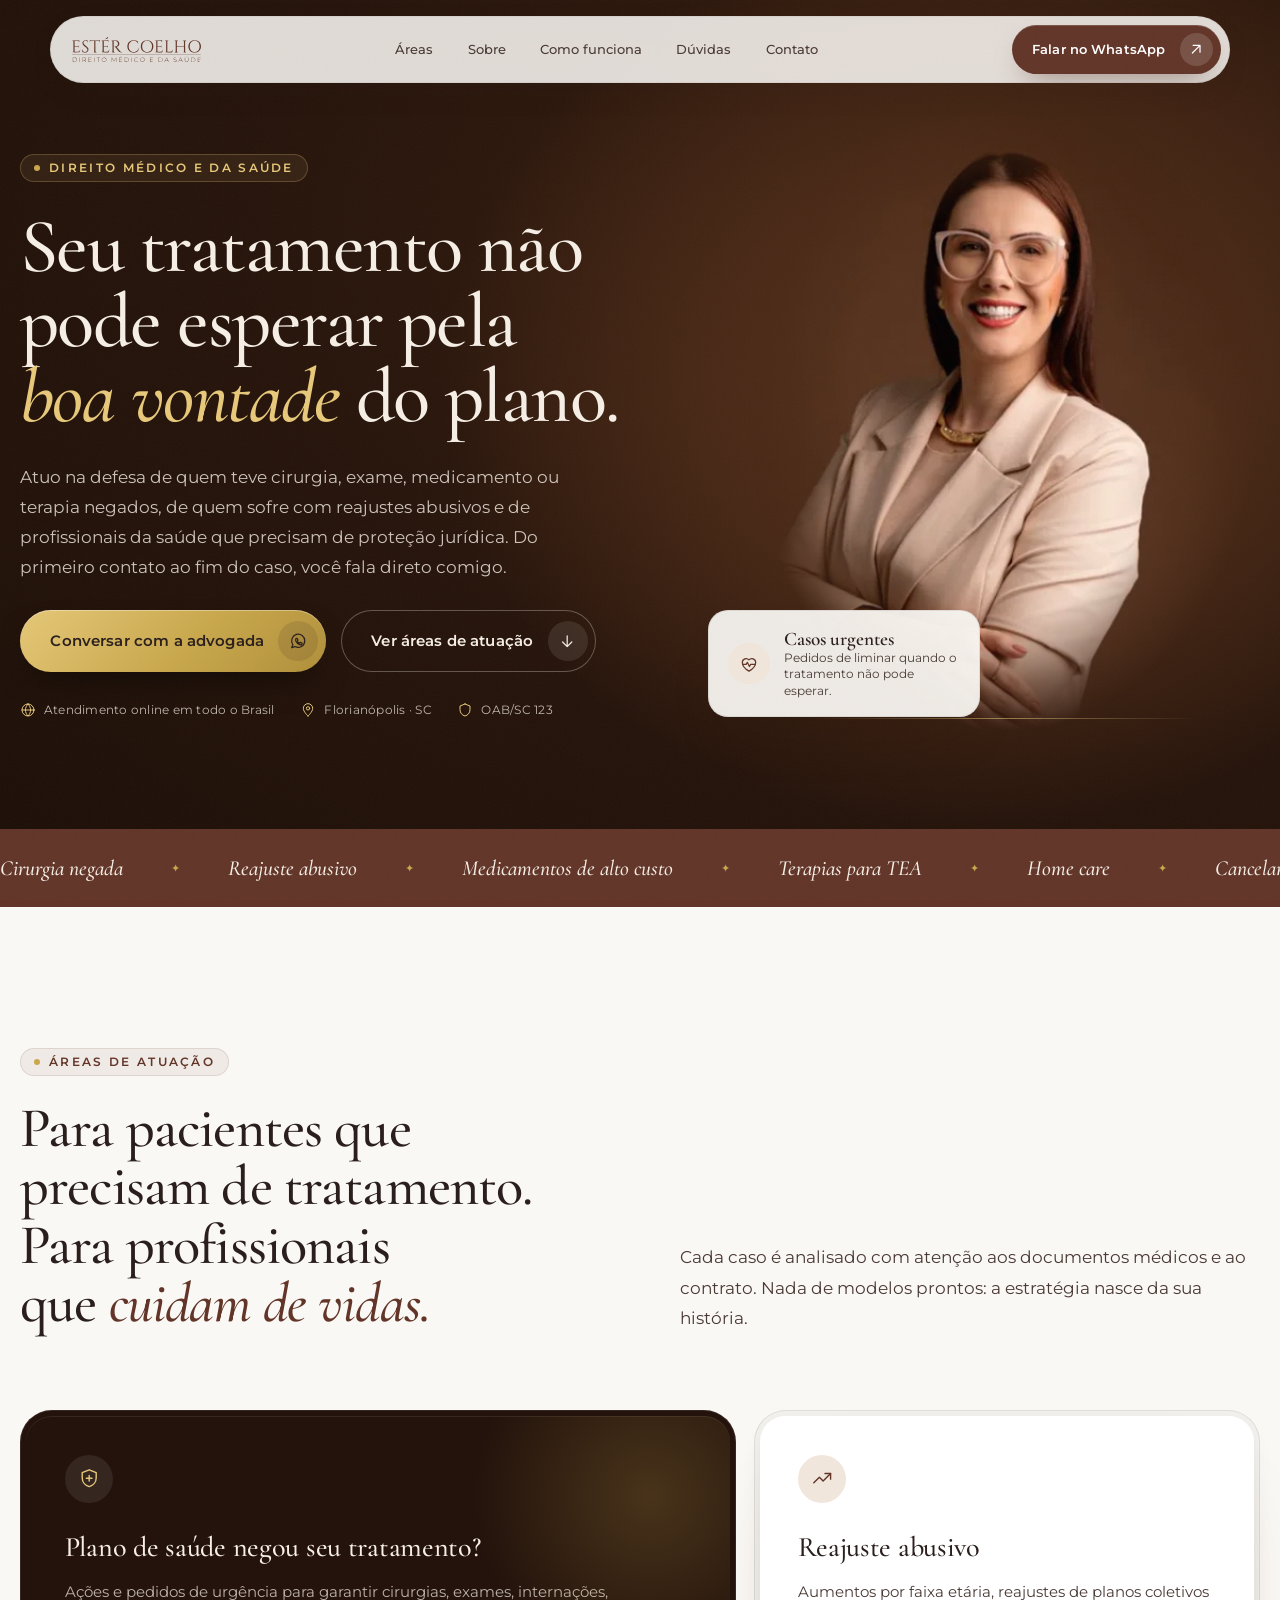
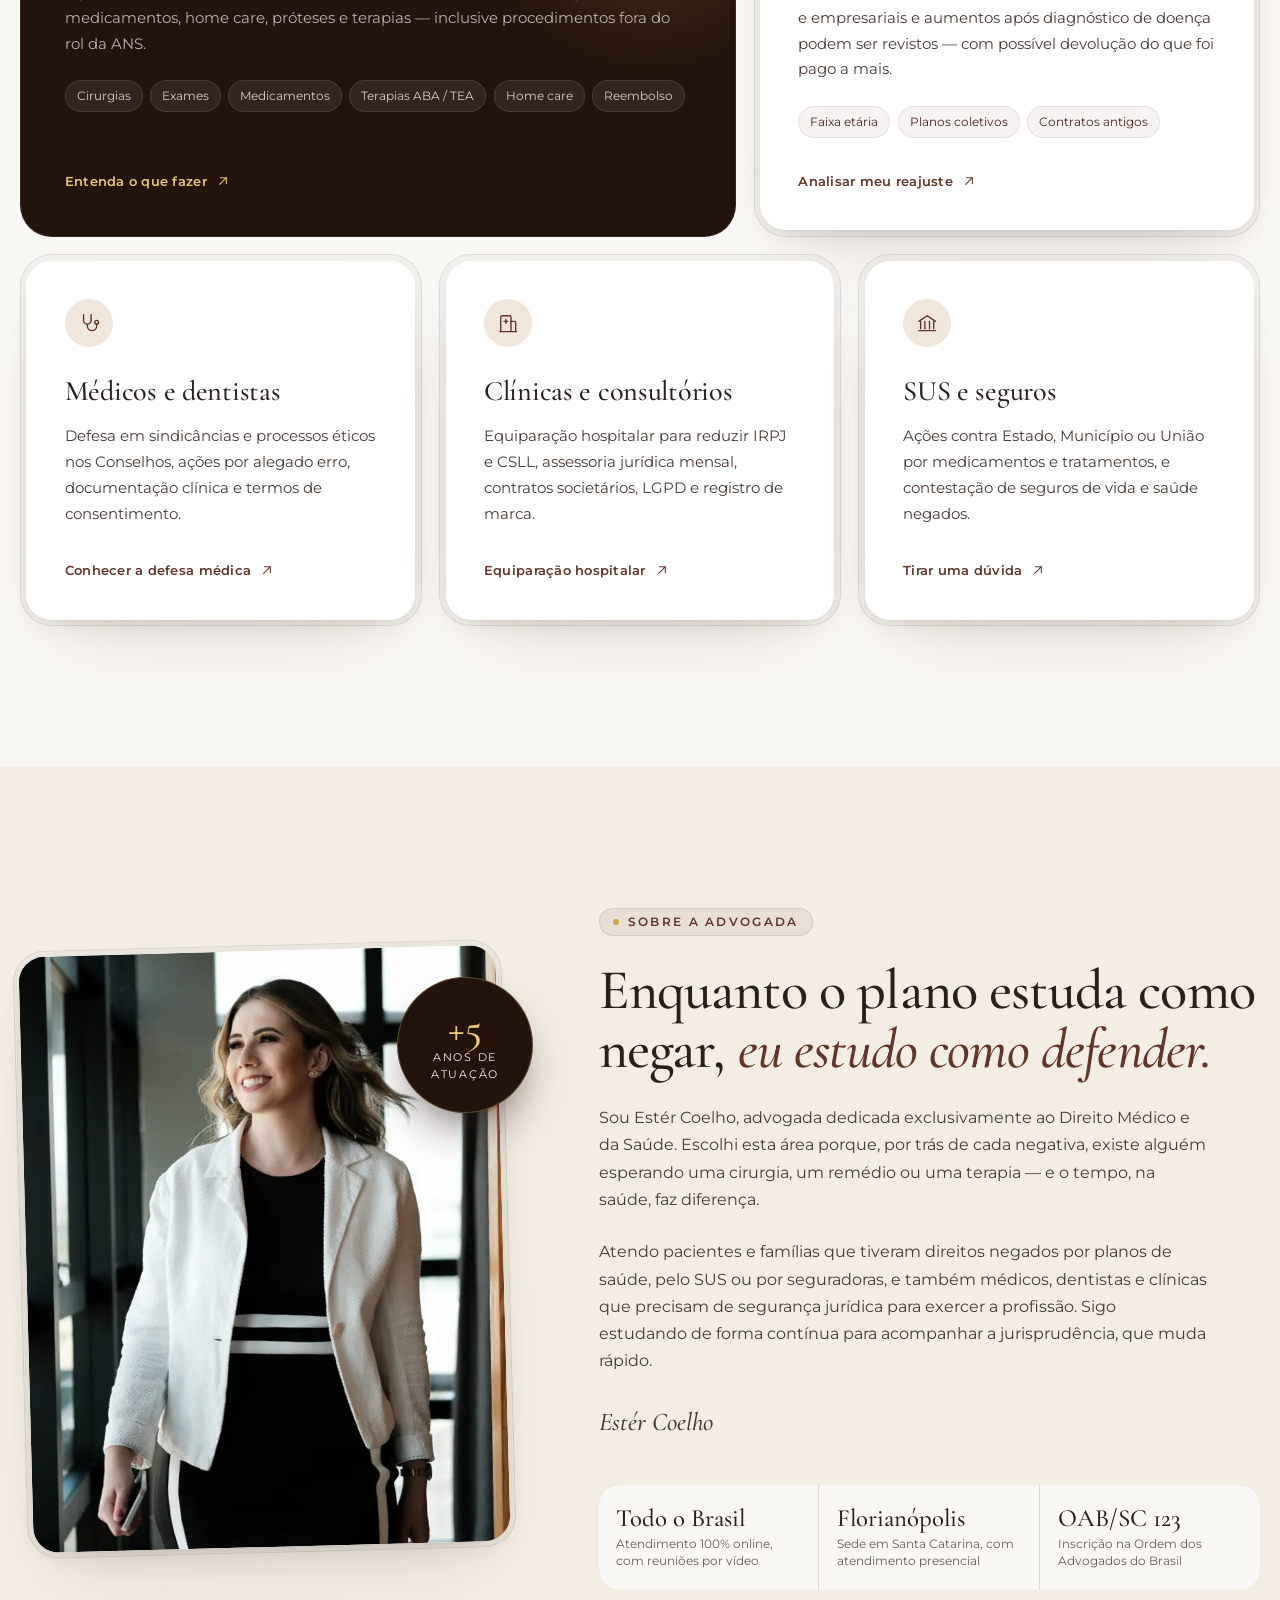
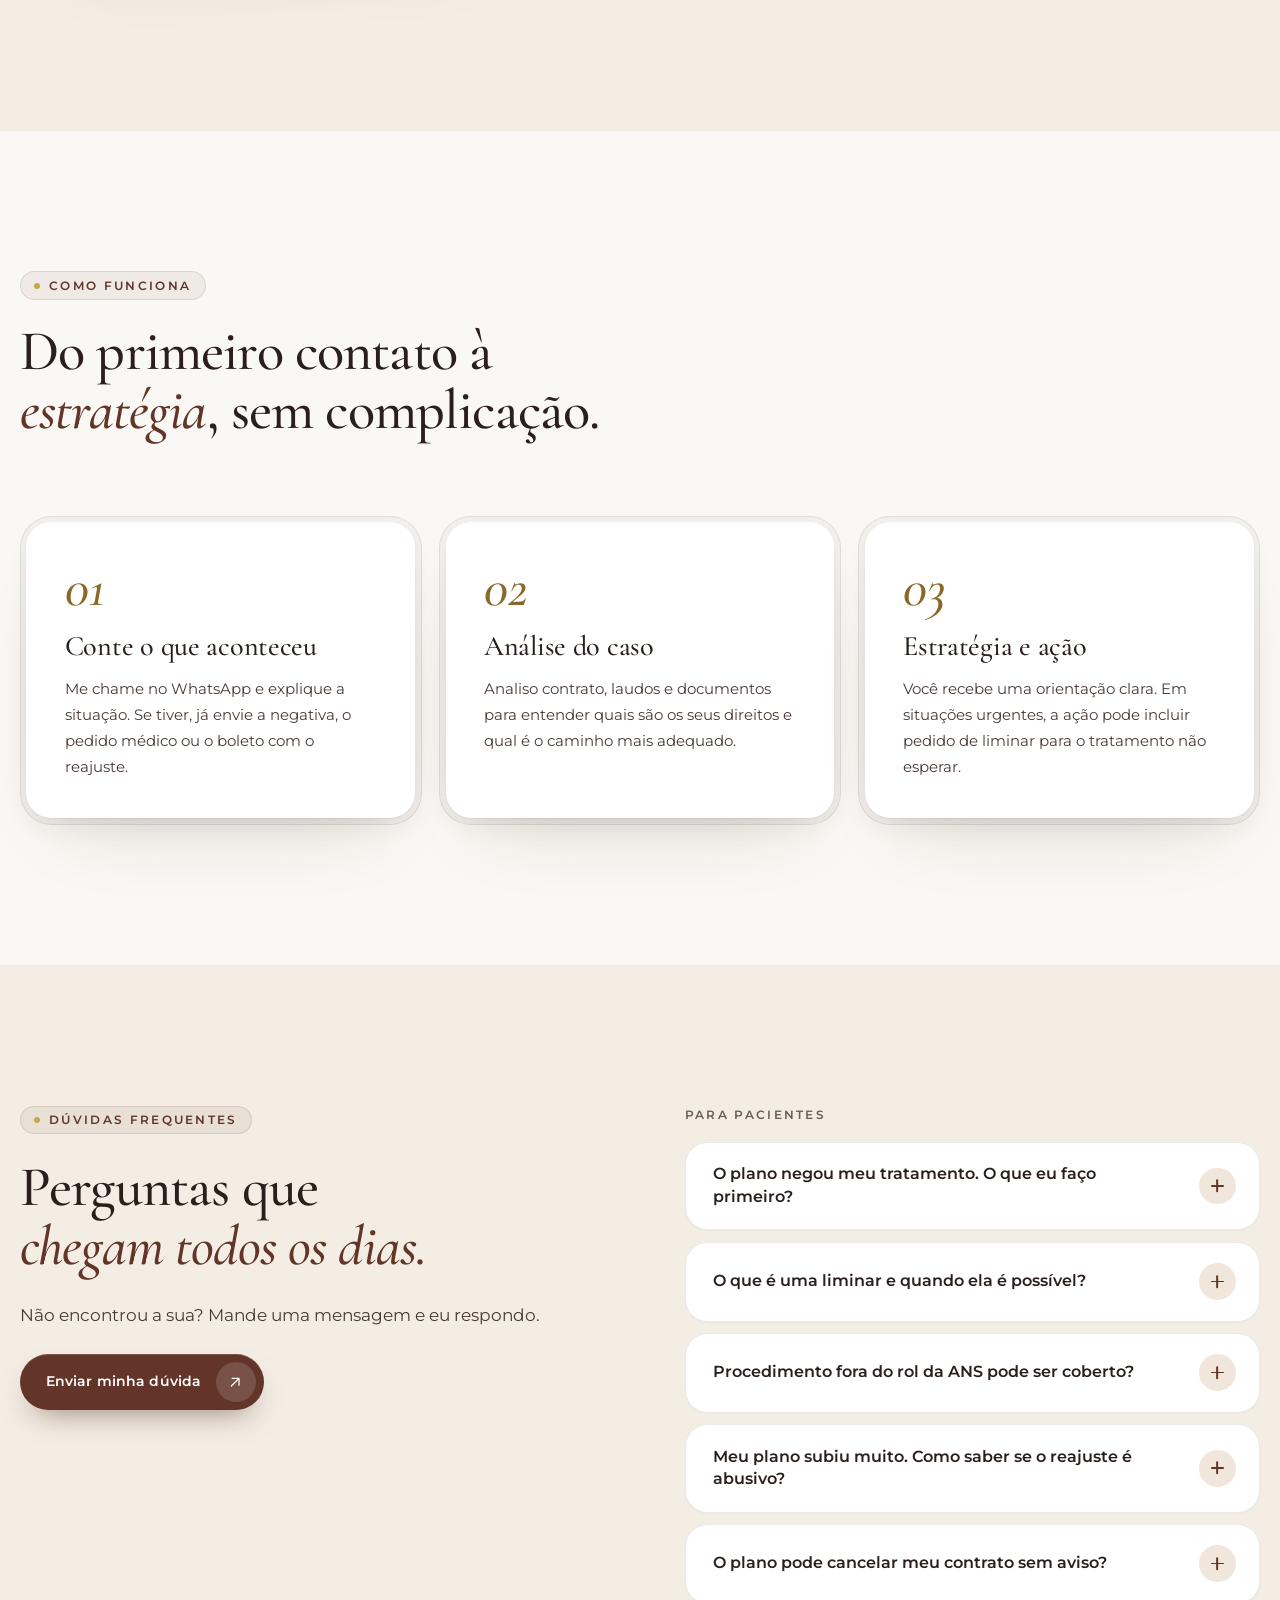
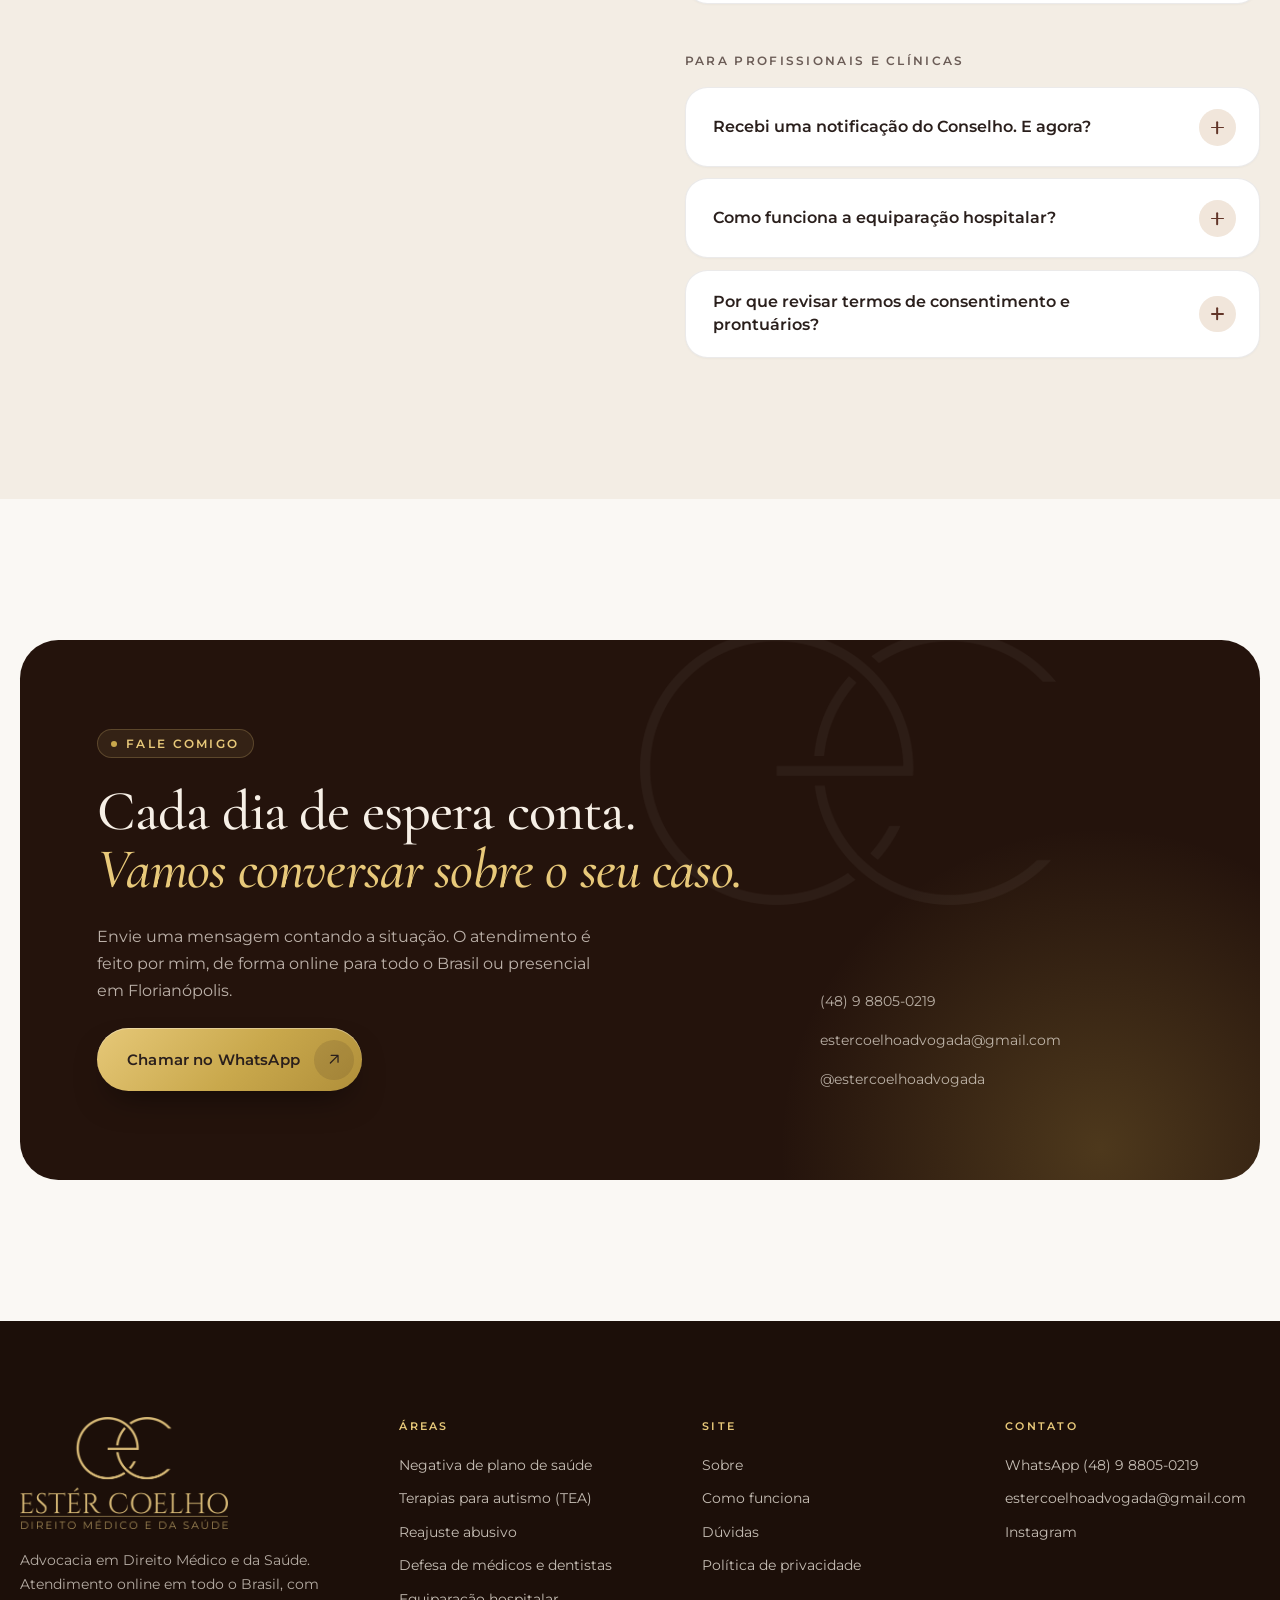
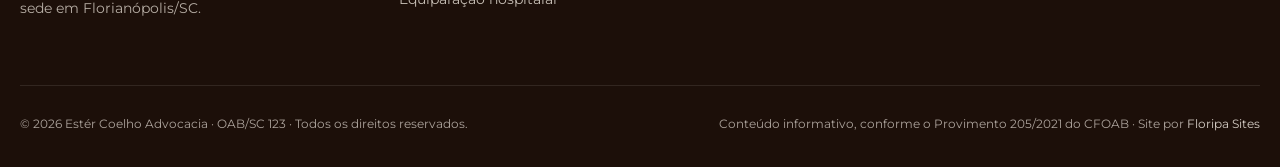
==== commit 55d9eca5: "Nova paleta: marrom, creme e dourado + foto nova no topo - Paleta inspirada na referência (vanessame" ====
--- a/index.html
+++ b/index.html
@@ -6,10 +6,11 @@
   <title>Estér Coelho Advocacia | Direito Médico e da Saúde</title>
   <meta name="description" content="Advogada em Direito Médico e da Saúde: negativas e reajustes de plano de saúde, terapias para TEA e defesa de médicos. Atendimento online em todo o Brasil.">
   <meta name="robots" content="index, follow, max-image-preview:large">
-  <meta name="theme-color" content="#fbf8f3">
+  <meta name="theme-color" content="#faf8f4">
   <link rel="canonical" href="https://estercoelho.akaistudio.com.br/">
-  <link rel="icon" type="image/png" href="assets/img/favicon.png">
-  <link rel="apple-touch-icon" href="assets/img/apple-touch-icon.png">
+  <link rel="icon" type="image/svg+xml" href="assets/img/logos/favicon.svg">
+  <link rel="icon" type="image/png" sizes="64x64" href="assets/img/favicon-marrom.png">
+  <link rel="apple-touch-icon" href="assets/img/apple-touch-icon-marrom.png">
 
   <meta property="og:type" content="website">
   <meta property="og:locale" content="pt_BR">
@@ -17,7 +18,7 @@
   <meta property="og:description" content="Negativas de plano de saúde, reajustes abusivos e defesa de profissionais da saúde. Atendimento online em todo o Brasil.">
   <meta property="og:url" content="https://estercoelho.akaistudio.com.br/">
   <meta property="og:site_name" content="Estér Coelho Advocacia">
-  <meta property="og:image" content="https://estercoelho.akaistudio.com.br/assets/img/og/home.jpg?v=2">
+  <meta property="og:image" content="https://estercoelho.akaistudio.com.br/assets/img/og/home.jpg?v=3">
   <meta property="og:image:type" content="image/jpeg">
   <meta property="og:image:width" content="1200">
   <meta property="og:image:height" content="630">
@@ -26,8 +27,8 @@
   <link rel="preload" href="assets/fonts/cormorant.woff2" as="font" type="font/woff2" crossorigin>
   <link rel="preload" href="assets/fonts/cormorant-italic.woff2" as="font" type="font/woff2" crossorigin>
   <link rel="preload" href="assets/fonts/montserrat.woff2" as="font" type="font/woff2" crossorigin>
-  <link rel="stylesheet" href="assets/css/style.css?v=3">
-  <link rel="preload" as="image" href="assets/img/ester-mesa-azul-800.webp" imagesrcset="assets/img/ester-mesa-azul-600.webp 600w, assets/img/ester-mesa-azul-800.webp 800w, assets/img/ester-mesa-azul-1400.webp 1400w" imagesizes="(max-width: 860px) 92vw, 44vw">
+  <link rel="stylesheet" href="assets/css/style.css?v=4">
+  <link rel="preload" as="image" href="assets/img/ester-hero-716.webp" imagesrcset="assets/img/ester-hero-600.webp 600w, assets/img/ester-hero-716.webp 716w" imagesizes="(max-width: 860px) 92vw, 32rem">
   <script>document.documentElement.classList.add("js")</script>
 
   <script type="application/ld+json">
@@ -43,8 +44,8 @@
         "name": "Estér Coelho Advocacia",
         "description": "Advocacia em Direito Médico e da Saúde: ações contra planos de saúde, reajustes abusivos, terapias para TEA, defesa de médicos e dentistas e assessoria a clínicas.",
         "url": "https://estercoelho.akaistudio.com.br/",
-        "logo": "https://estercoelho.akaistudio.com.br/assets/img/logo-cor.png",
-        "image": "https://estercoelho.akaistudio.com.br/assets/img/og/home.jpg?v=2",
+        "logo": "https://estercoelho.akaistudio.com.br/assets/img/logo-marrom.png",
+        "image": "https://estercoelho.akaistudio.com.br/assets/img/og/home.jpg?v=3",
         "telephone": "+55-48-98805-0219",
         "email": "estercoelhoadvogada@gmail.com",
         "address": {
@@ -79,7 +80,7 @@
         "@id": "https://estercoelho.akaistudio.com.br/#ester",
         "name": "Estér Coelho",
         "jobTitle": "Advogada",
-        "image": "https://estercoelho.akaistudio.com.br/assets/img/ester-mesa-azul-800.webp",
+        "image": "https://estercoelho.akaistudio.com.br/assets/img/ester-hero-716.webp",
         "worksFor": {
           "@id": "https://estercoelho.akaistudio.com.br/#escritorio"
         },
@@ -180,7 +181,7 @@
   <!-- Navegação -->
   <header class="nav" aria-label="Principal">
     <a class="nav__brand" href="./" aria-label="Estér Coelho Advocacia — início">
-      <img src="assets/img/assinatura-cor-300.webp" alt="Estér Coelho — Direito Médico e da Saúde" width="300" height="60">
+      <img src="assets/img/logos/assinatura-marrom.svg" alt="Estér Coelho — Direito Médico e da Saúde" width="300" height="60">
     </a>
     <nav class="nav__links" aria-label="Seções">
       <a href="#areas">Áreas</a>
@@ -216,7 +217,7 @@
   <main id="conteudo">
 
     <!-- Hero -->
-    <section class="hero">
+    <section class="hero hero--dark">
       <div class="wrap hero__grid">
         <div class="hero__copy">
           <span class="eyebrow rise">Direito Médico e da Saúde</span>
@@ -240,10 +241,8 @@
         </div>
 
         <div class="hero__visual rise" style="--d:.2s">
-          <div class="bezel">
-            <div class="bezel__core photo">
-              <img src="assets/img/ester-mesa-azul-800.webp" srcset="assets/img/ester-mesa-azul-600.webp 600w, assets/img/ester-mesa-azul-800.webp 800w, assets/img/ester-mesa-azul-1400.webp 1400w" sizes="(max-width: 860px) 92vw, 44vw" alt="Advogada Estér Coelho sentada à mesa do escritório, com um livro aberto" width="800" height="1200" fetchpriority="high">
-            </div>
+          <div class="hero__portrait">
+            <img src="assets/img/ester-hero-716.webp" srcset="assets/img/ester-hero-600.webp 600w, assets/img/ester-hero-716.webp 716w" sizes="(max-width: 860px) 92vw, 32rem" alt="Advogada Estér Coelho, de blazer bege e braços cruzados, sorrindo" width="716" height="716" fetchpriority="high">
           </div>
           <div class="float-card">
             <span class="float-card__icon" aria-hidden="true"><svg viewBox="0 0 24 24" fill="none" stroke="currentColor" stroke-width="1.5" stroke-linecap="round" stroke-linejoin="round"><path d="M12 20.5s-8-4.6-8-10.4A4.6 4.6 0 0 1 12 7a4.6 4.6 0 0 1 8 3.1c0 5.8-8 10.4-8 10.4Z"/><path d="M4.5 12.5h4l1.5-2.5 2.5 5 1.5-2.5h5.5"/></svg></span>
@@ -477,7 +476,7 @@
     <div class="wrap">
       <div class="footer__grid">
         <div class="footer__brand">
-          <img src="assets/img/logo-cor-440.webp" alt="Estér Coelho — Direito Médico e da Saúde" width="440" height="237" loading="lazy" decoding="async">
+          <img src="assets/img/logo-ouro-440.webp" alt="Estér Coelho — Direito Médico e da Saúde" width="440" height="237" loading="lazy" decoding="async">
           <p>Advocacia em Direito Médico e da Saúde. Atendimento online em todo o Brasil, com sede em Florianópolis/SC.</p>
         </div>
         <div>
@@ -520,6 +519,6 @@
     <span class="wa-float__label">Fale comigo</span>
   </a>
 
-  <script src="assets/js/main.js?v=3" defer></script>
+  <script src="assets/js/main.js?v=4" defer></script>
 </body>
 </html>
--- a/assets/css/style.css
+++ b/assets/css/style.css
@@ -1,6 +1,6 @@
 /* ==========================================================================
    Estér Coelho Advocacia — design system
-   Editorial luxury: creme quente, serifa nos títulos, verde-petróleo da marca
+   Editorial luxury: creme e bege, marrom conhaque, café escuro e dourado em detalhes
    ========================================================================== */
 
 /* ---------- fontes (hospedadas no site, subconjunto latin) ---------- */
@@ -31,19 +31,24 @@
 }
 
 :root {
-  --paper: #fbf8f3;
-  --paper-2: #f4efe7;
-  --paper-3: #ebe4d8;
-  --ink: #12272b;
-  --ink-soft: #4b5c5f;
-  --ink-mute: #5a6a6c;
-  --brand: #005b6c;
-  --brand-deep: #00404c;
-  --brand-night: #0b2a30;
-  --brand-tint: #e2edee;
-  --bronze: #a8825a;
-  --line: rgba(18, 39, 43, 0.08);
-  --line-strong: rgba(18, 39, 43, 0.14);
+  --paper: #faf8f4;
+  --paper-2: #f3ede4;
+  --paper-3: #eadfce;
+  --ink: #2a1f1c;
+  --ink-soft: #4a3a35;
+  --ink-mute: #6b5c56;
+  --brand: #623528;
+  --brand-deep: #4a261c;
+  --brand-night: #24130c;
+  --espresso: #1c0f09;
+  --brand-tint: #f1e6db;
+  --bronze: #a67e62;
+  --gold: #c9a84c;
+  --gold-l: #e8c97a;
+  --gold-d: #8a6828;
+  --cream: #f6efe6;
+  --line: rgba(42, 31, 28, 0.09);
+  --line-strong: rgba(42, 31, 28, 0.16);
 
   --serif: "Cormorant Garamond", "Cormorant Fallback", Georgia, serif;
   --sans: "Montserrat", "Montserrat Fallback", system-ui, sans-serif;
@@ -55,8 +60,8 @@
   --r-lg: 1.5rem;
   --bezel: 0.4rem;
 
-  --shadow-soft: 0 1px 2px rgba(18, 39, 43, 0.04), 0 12px 32px -12px rgba(18, 39, 43, 0.12),
-    0 40px 80px -40px rgba(0, 64, 76, 0.18);
+  --shadow-soft: 0 1px 2px rgba(42, 31, 28, 0.04), 0 12px 32px -12px rgba(42, 31, 28, 0.12),
+    0 40px 80px -40px rgba(74, 38, 28, 0.18);
 
   --wrap: min(1240px, 100% - 2.5rem);
   --section-y: clamp(6.5rem, 11vw, 10rem);
@@ -146,16 +151,16 @@
   justify-self: start; width: fit-content; max-width: 100%;
   padding: 0.38rem 0.9rem;
   border-radius: 999px;
-  background: rgba(0, 91, 108, 0.07);
-  box-shadow: inset 0 0 0 1px rgba(0, 91, 108, 0.12);
+  background: rgba(98, 53, 40, 0.07);
+  box-shadow: inset 0 0 0 1px rgba(98, 53, 40, 0.12);
   color: var(--brand);
   font-size: 0.72rem; font-weight: 600; letter-spacing: 0.2em; text-transform: uppercase;
   line-height: 1.4;
 }
 .eyebrow::before {
-  content: ""; width: 6px; height: 6px; border-radius: 50%; background: currentColor; opacity: 0.7;
-}
-.eyebrow--light { color: #cfe4e6; background: rgba(255, 255, 255, 0.06); box-shadow: inset 0 0 0 1px rgba(255, 255, 255, 0.12); }
+  content: ""; width: 6px; height: 6px; border-radius: 50%; background: var(--gold);
+}
+.eyebrow--light { color: var(--gold-l); background: rgba(232, 201, 122, 0.08); box-shadow: inset 0 0 0 1px rgba(232, 201, 122, 0.22); }
 
 .section-head { display: grid; gap: 1.4rem; max-width: 46rem; margin-bottom: clamp(3rem, 6vw, 5rem); }
 .section-head--split {
@@ -173,11 +178,11 @@
   border-radius: 999px;
   background: var(--btn-bg); color: var(--btn-fg);
   font-size: 0.88rem; font-weight: 600; letter-spacing: 0.01em;
-  box-shadow: inset 0 1px 0 rgba(255, 255, 255, 0.16), 0 14px 30px -14px rgba(0, 64, 76, 0.6);
+  box-shadow: inset 0 1px 0 rgba(255, 255, 255, 0.16), 0 14px 30px -14px rgba(74, 38, 28, 0.6);
   transition: transform 0.5s var(--ease), background-color 0.5s var(--ease), box-shadow 0.5s var(--ease);
   -webkit-tap-highlight-color: transparent;
 }
-.btn:hover { background: var(--brand-deep); box-shadow: inset 0 1px 0 rgba(255, 255, 255, 0.16), 0 18px 36px -14px rgba(0, 64, 76, 0.7); }
+.btn:hover { background: var(--brand-deep); box-shadow: inset 0 1px 0 rgba(255, 255, 255, 0.16), 0 18px 36px -14px rgba(74, 38, 28, 0.7); }
 .btn:active { transform: scale(0.98); }
 .btn__icon {
   display: grid; place-items: center; flex: none;
@@ -189,12 +194,16 @@
 .btn:hover .btn__icon { transform: translate(3px, -1px) scale(1.06); }
 
 .btn--ghost {
-  --btn-bg: transparent; --btn-fg: var(--ink); --btn-icon: rgba(18, 39, 43, 0.06);
+  --btn-bg: transparent; --btn-fg: var(--ink); --btn-icon: rgba(42, 31, 28, 0.06);
   box-shadow: inset 0 0 0 1px var(--line-strong);
 }
-.btn--ghost:hover { background: rgba(18, 39, 43, 0.04); box-shadow: inset 0 0 0 1px var(--line-strong); }
-.btn--light { --btn-bg: var(--paper); --btn-fg: var(--brand-night); --btn-icon: rgba(0, 91, 108, 0.1); box-shadow: 0 14px 30px -14px rgba(0, 0, 0, 0.5); }
-.btn--light:hover { background: #fff; }
+.btn--ghost:hover { background: rgba(42, 31, 28, 0.04); box-shadow: inset 0 0 0 1px var(--line-strong); }
+.btn--light, .btn--gold {
+  --btn-bg: linear-gradient(135deg, #e6c878 0%, #c9a84c 55%, #b08f3a 100%);
+  --btn-fg: var(--ink); --btn-icon: rgba(42, 31, 28, 0.12);
+  box-shadow: inset 0 1px 0 rgba(255, 255, 255, 0.35), 0 16px 34px -14px rgba(0, 0, 0, 0.55);
+}
+.btn--light:hover, .btn--gold:hover { background: linear-gradient(135deg, #efd590 0%, #d4b45a 55%, #b9963f 100%); }
 .btn--lg { min-height: 3.9rem; padding-left: 1.9rem; font-size: 0.95rem; }
 
 .link-arrow {
@@ -213,10 +222,10 @@
   display: flex; align-items: center; justify-content: space-between; gap: 1rem;
   padding: 0.55rem 0.55rem 0.55rem 1.4rem;
   border-radius: 999px;
-  background: rgba(251, 248, 243, 0.72);
+  background: rgba(250, 248, 244, 0.88);
   -webkit-backdrop-filter: blur(18px) saturate(1.4);
   backdrop-filter: blur(18px) saturate(1.4);
-  box-shadow: inset 0 0 0 1px rgba(18, 39, 43, 0.06), 0 10px 40px -20px rgba(18, 39, 43, 0.25);
+  box-shadow: inset 0 0 0 1px rgba(42, 31, 28, 0.06), 0 10px 40px -20px rgba(42, 31, 28, 0.25);
   transition: transform 0.7s var(--ease), background-color 0.5s var(--ease);
 }
 .nav.is-hidden { transform: translate(-50%, -140%); }
@@ -228,7 +237,7 @@
   font-size: 0.8rem; font-weight: 500; color: var(--ink-soft);
   transition: color 0.4s var(--ease), background-color 0.4s var(--ease);
 }
-.nav__links a:hover { color: var(--ink); background: rgba(18, 39, 43, 0.05); }
+.nav__links a:hover { color: var(--ink); background: rgba(42, 31, 28, 0.05); }
 .nav__cta { min-height: 2.9rem; padding-left: 1.25rem; font-size: 0.8rem; }
 .nav__cta .btn__icon { width: 2.1rem; height: 2.1rem; }
 
@@ -247,7 +256,7 @@
   position: fixed; inset: 0; z-index: 35;
   display: flex; flex-direction: column; justify-content: center; gap: 2.5rem;
   padding: 7rem 1.75rem 2.5rem;
-  background: rgba(251, 248, 243, 0.9);
+  background: rgba(250, 248, 244, 0.9);
   -webkit-backdrop-filter: blur(28px);
   backdrop-filter: blur(28px);
   opacity: 0; visibility: hidden;
@@ -272,7 +281,7 @@
 .bezel {
   padding: var(--bezel);
   border-radius: var(--r-xl);
-  background: rgba(18, 39, 43, 0.035);
+  background: rgba(42, 31, 28, 0.035);
   box-shadow: inset 0 0 0 1px var(--line);
 }
 .bezel__core {
@@ -293,7 +302,7 @@
 .hero::before {
   content: ""; position: absolute; z-index: -1; pointer-events: none;
   width: 60rem; height: 60rem; right: -20rem; top: -22rem; border-radius: 50%;
-  background: radial-gradient(closest-side, rgba(0, 91, 108, 0.09), transparent 70%);
+  background: radial-gradient(closest-side, rgba(98, 53, 40, 0.09), transparent 70%);
 }
 .hero__grid { display: grid; grid-template-columns: 1.08fr 0.92fr; gap: clamp(2.5rem, 6vw, 6rem); align-items: center; }
 .hero__grid > * { min-width: 0; }
@@ -312,27 +321,61 @@
   max-width: 17rem;
   padding: 1.1rem 1.25rem;
   border-radius: 1.25rem;
-  background: rgba(251, 248, 243, 0.94);
-  box-shadow: inset 0 0 0 1px var(--line), 0 30px 60px -30px rgba(0, 40, 48, 0.45);
+  background: rgba(250, 248, 244, 0.94);
+  box-shadow: inset 0 0 0 1px var(--line), 0 30px 60px -30px rgba(36, 19, 12, 0.45);
   display: flex; gap: 0.9rem; align-items: center;
+  color: var(--ink);
 }
 .float-card__icon { width: 2.6rem; height: 2.6rem; border-radius: 50%; flex: none; display: grid; place-items: center; background: var(--brand-tint); color: var(--brand); }
 .float-card__icon svg { width: 1.25rem; height: 1.25rem; }
 .float-card strong { display: block; font-family: var(--serif); font-size: 1.2rem; font-weight: 600; line-height: 1.15; }
 .float-card small { font-size: 0.74rem; color: var(--ink-soft); line-height: 1.4; display: block; }
 
+/* topo café: o fundo repete o degradê da foto, que se dissolve nas bordas */
+.hero--dark {
+  color: var(--cream);
+  background:
+    radial-gradient(58% 75% at 76% 46%, #5a3420 0%, rgba(74, 41, 22, 0.9) 38%, transparent 72%),
+    radial-gradient(120% 110% at 85% 30%, #3a1f10 0%, #26140b 55%, #1c0f08 100%);
+}
+.hero--dark::before { background: radial-gradient(closest-side, rgba(201, 168, 76, 0.1), transparent 70%); right: auto; left: -24rem; top: -28rem; }
+.hero--dark .display { color: var(--cream); }
+.hero--dark .display em { color: var(--gold-l); }
+.hero--dark .lead { color: rgba(246, 239, 230, 0.8); }
+.hero--dark .eyebrow { color: var(--gold-l); background: rgba(232, 201, 122, 0.08); box-shadow: inset 0 0 0 1px rgba(232, 201, 122, 0.24); }
+.hero--dark .hero__meta { color: rgba(246, 239, 230, 0.74); }
+.hero--dark .hero__meta svg { color: var(--gold-l); }
+.hero--dark .btn:not(.btn--ghost) {
+  --btn-bg: linear-gradient(135deg, #e6c878 0%, #c9a84c 55%, #b08f3a 100%);
+  --btn-fg: var(--ink); --btn-icon: rgba(42, 31, 28, 0.12);
+  box-shadow: inset 0 1px 0 rgba(255, 255, 255, 0.35), 0 16px 34px -14px rgba(0, 0, 0, 0.6);
+}
+.hero--dark .btn:not(.btn--ghost):hover { background: linear-gradient(135deg, #efd590 0%, #d4b45a 55%, #b9963f 100%); }
+.hero--dark .btn--ghost { --btn-fg: var(--cream); --btn-icon: rgba(246, 239, 230, 0.1); box-shadow: inset 0 0 0 1px rgba(246, 239, 230, 0.3); }
+.hero--dark .btn--ghost:hover { background: rgba(246, 239, 230, 0.06); box-shadow: inset 0 0 0 1px rgba(246, 239, 230, 0.45); }
+.hero__portrait { position: relative; aspect-ratio: 4 / 5; }
+.hero__portrait img {
+  width: 100%; height: 100%; object-fit: cover; object-position: 50% 30%;
+  -webkit-mask-image: radial-gradient(50% 50% at 50% 46%, #000 64%, transparent 100%);
+  mask-image: radial-gradient(50% 50% at 50% 46%, #000 64%, transparent 100%);
+}
+.hero__portrait::after {
+  content: ""; position: absolute; left: 12%; right: 12%; bottom: 6%; height: 1px;
+  background: linear-gradient(90deg, transparent, rgba(232, 201, 122, 0.55), transparent);
+}
+
 /* entrada do topo só com movimento (sem esconder), para não atrasar a primeira exibição */
 @keyframes rise { from { transform: translateY(1.25rem); } }
 .rise { animation: rise 1s var(--ease-out) both; animation-delay: var(--d, 0s); }
 
 /* faixa de temas */
-.ticker { border-block: 1px solid var(--line); overflow: hidden; padding-block: 1.3rem; }
+.ticker { background: var(--brand); overflow: hidden; padding-block: 1.3rem; }
 .ticker__track { display: flex; gap: 3rem; width: max-content; animation: ticker 60s linear infinite; }
 .ticker__track span {
-  font-family: var(--serif); font-style: italic; font-size: 1.35rem; color: var(--ink-soft); white-space: nowrap;
+  font-family: var(--serif); font-style: italic; font-size: 1.35rem; color: var(--cream); white-space: nowrap;
   display: inline-flex; align-items: center; gap: 3rem;
 }
-.ticker__track span::after { content: "✦"; font-style: normal; font-size: 0.7rem; color: var(--bronze); }
+.ticker__track span::after { content: "✦"; font-style: normal; font-size: 0.7rem; color: var(--gold); }
 @keyframes ticker { to { transform: translateX(-50%); } }
 
 /* ---------- bento de áreas ---------- */
@@ -349,21 +392,21 @@
 .card__icon svg { width: 1.4rem; height: 1.4rem; }
 .card p { color: var(--ink-soft); font-size: 0.95rem; }
 .card .link-arrow { margin-top: auto; padding-top: 1rem; }
-.card--feature { background: var(--brand-night) !important; color: #eef5f5; position: relative; }
+.card--feature { background: var(--brand-night) !important; color: var(--cream); position: relative; }
 .card--feature .bezel__core, .bento .card--feature { background: var(--brand-night); }
-.card--feature p { color: rgba(238, 245, 245, 0.72); }
-.card--feature .card__icon { background: rgba(255, 255, 255, 0.08); color: #bfe0e3; }
-.card--feature .link-arrow { color: #bfe0e3; }
+.card--feature p { color: rgba(246, 239, 230, 0.72); }
+.card--feature .card__icon { background: rgba(255, 255, 255, 0.08); color: var(--gold-l); }
+.card--feature .link-arrow { color: var(--gold-l); }
 .card--feature::after {
   content: ""; position: absolute; right: -6rem; top: -6rem; width: 22rem; height: 22rem; border-radius: 50%;
-  background: radial-gradient(closest-side, rgba(116, 196, 205, 0.22), transparent); pointer-events: none;
+  background: radial-gradient(closest-side, rgba(201, 168, 76, 0.22), transparent); pointer-events: none;
 }
 .chips { display: flex; flex-wrap: wrap; gap: 0.45rem; margin-top: 0.5rem; }
 .chips li {
   font-size: 0.74rem; padding: 0.35rem 0.75rem; border-radius: 999px;
-  background: rgba(255, 255, 255, 0.07); box-shadow: inset 0 0 0 1px rgba(255, 255, 255, 0.1); color: rgba(238, 245, 245, 0.85);
-}
-.chips--light li { background: rgba(0, 91, 108, 0.06); box-shadow: inset 0 0 0 1px rgba(0, 91, 108, 0.1); color: var(--brand-deep); }
+  background: rgba(255, 255, 255, 0.07); box-shadow: inset 0 0 0 1px rgba(255, 255, 255, 0.1); color: rgba(246, 239, 230, 0.85);
+}
+.chips--light li { background: rgba(98, 53, 40, 0.06); box-shadow: inset 0 0 0 1px rgba(98, 53, 40, 0.1); color: var(--brand-deep); }
 
 /* ---------- sobre ---------- */
 .about { display: grid; grid-template-columns: 0.85fr 1.15fr; gap: clamp(3rem, 7vw, 7rem); align-items: center; }
@@ -374,11 +417,11 @@
   position: absolute; right: -1.5rem; top: 2rem;
   width: 8.5rem; height: 8.5rem; border-radius: 50%;
   display: grid; place-items: center; text-align: center;
-  background: var(--brand); color: #fff; padding: 1rem;
-  box-shadow: 0 24px 50px -20px rgba(0, 64, 76, 0.7);
+  background: var(--brand-night); color: var(--cream); padding: 1rem;
+  box-shadow: inset 0 0 0 1px rgba(232, 201, 122, 0.3), 0 24px 50px -20px rgba(36, 19, 12, 0.8);
   font-size: 0.68rem; letter-spacing: 0.16em; text-transform: uppercase; line-height: 1.5;
 }
-.about__badge strong { display: block; font-family: var(--serif); font-size: 2.6rem; letter-spacing: 0; text-transform: none; line-height: 1; font-weight: 500; }
+.about__badge strong { color: var(--gold-l); display: block; font-family: var(--serif); font-size: 2.6rem; letter-spacing: 0; text-transform: none; line-height: 1; font-weight: 500; }
 .about__copy { display: grid; gap: 1.6rem; }
 .about__copy p { color: var(--ink-soft); max-width: 38rem; }
 .signature { font-family: var(--serif); font-style: italic; font-size: 1.6rem; color: var(--brand); }
@@ -391,7 +434,7 @@
 .steps { display: grid; grid-template-columns: repeat(3, 1fr); gap: 1.1rem; counter-reset: step; }
 .step { padding: clamp(1.75rem, 3vw, 2.4rem); display: grid; gap: 0.9rem; align-content: start; height: 100%; }
 .step__num {
-  font-family: var(--serif); font-size: 3.4rem; line-height: 1; color: var(--brand); font-style: italic;
+  font-family: var(--serif); font-size: 3.4rem; line-height: 1; color: var(--gold-d); font-style: italic;
 }
 .step p { color: var(--ink-soft); font-size: 0.95rem; }
 
@@ -416,10 +459,10 @@
 .faq { display: grid; gap: 0.7rem; }
 .faq details {
   border-radius: 1.4rem; background: #fff;
-  box-shadow: inset 0 0 0 1px var(--line), 0 1px 2px rgba(18, 39, 43, 0.03);
+  box-shadow: inset 0 0 0 1px var(--line), 0 1px 2px rgba(42, 31, 28, 0.03);
   transition: box-shadow 0.5s var(--ease);
 }
-.faq details[open] { box-shadow: inset 0 0 0 1px rgba(0, 91, 108, 0.2), var(--shadow-soft); }
+.faq details[open] { box-shadow: inset 0 0 0 1px rgba(98, 53, 40, 0.2), var(--shadow-soft); }
 .faq summary {
   list-style: none; cursor: pointer;
   display: grid; grid-template-columns: 1fr auto; gap: 1.5rem; align-items: center;
@@ -447,23 +490,23 @@
 /* ---------- CTA escuro ---------- */
 .cta {
   position: relative; overflow: hidden; isolation: isolate;
-  background: var(--brand-night); color: #eef5f5;
+  background: var(--brand-night); color: var(--cream);
   border-radius: 2.4rem;
   padding: clamp(3rem, 7vw, 6rem) clamp(1.75rem, 6vw, 5.5rem);
   display: grid; grid-template-columns: 1.3fr 0.7fr; gap: 3rem; align-items: end;
 }
 .cta::before {
   content: ""; position: absolute; z-index: -1; inset: auto -10rem -18rem auto; width: 40rem; height: 40rem; border-radius: 50%;
-  background: radial-gradient(closest-side, rgba(116, 196, 205, 0.25), transparent);
+  background: radial-gradient(closest-side, rgba(201, 168, 76, 0.25), transparent);
 }
 .cta::after {
   content: ""; position: absolute; z-index: -1; left: 50%; top: -5rem; width: 26rem; height: 26rem;
   background: url("../img/monograma-branca-400.webp") center / contain no-repeat; opacity: 0.045;
 }
-.cta .h2 em { color: #9fd0d6; }
-.cta p { color: rgba(238, 245, 245, 0.72); max-width: 32rem; }
+.cta .h2 em { color: var(--gold-l); }
+.cta p { color: rgba(246, 239, 230, 0.72); max-width: 32rem; }
 .cta__copy { display: grid; gap: 1.5rem; justify-items: start; }
-.cta__side { display: grid; gap: 1rem; justify-items: start; font-size: 0.85rem; color: rgba(238, 245, 245, 0.7); }
+.cta__side { display: grid; gap: 1rem; justify-items: start; font-size: 0.85rem; color: rgba(246, 239, 230, 0.7); }
 .cta__side a:hover { color: #fff; }
 
 /* ---------- contato ---------- */
@@ -473,21 +516,22 @@
 .contact small { font-size: 0.72rem; letter-spacing: 0.18em; text-transform: uppercase; color: var(--ink-mute); font-weight: 600; }
 
 /* ---------- rodapé ---------- */
-.footer { padding: clamp(4rem, 8vw, 6rem) 0 2rem; border-top: 1px solid var(--line); }
+.footer { padding: clamp(4rem, 8vw, 6rem) 0 2rem; background: var(--espresso); color: rgba(246, 239, 230, 0.72); }
 .footer__grid { display: grid; grid-template-columns: 1.3fr 1fr 1fr 1fr; gap: 3rem; }
 .footer__brand { display: grid; gap: 1.25rem; align-content: start; }
 .footer__brand img { width: 13rem; }
-.footer__brand p { font-size: 0.88rem; color: var(--ink-soft); max-width: 22rem; }
-.footer__title { font-family: var(--sans); font-size: 0.7rem; font-weight: 600; letter-spacing: 0.2em; text-transform: uppercase; color: var(--ink-mute); margin-bottom: 1.1rem; }
-.footer ul { display: grid; gap: 0.6rem; font-size: 0.88rem; color: var(--ink-soft); }
+.footer__brand p { font-size: 0.88rem; color: rgba(246, 239, 230, 0.7); max-width: 22rem; }
+.footer__title { font-family: var(--sans); font-size: 0.7rem; font-weight: 600; letter-spacing: 0.2em; text-transform: uppercase; color: var(--gold-l); margin-bottom: 1.1rem; }
+.footer ul { display: grid; gap: 0.6rem; font-size: 0.88rem; color: rgba(246, 239, 230, 0.78); }
 .footer ul a { transition: color 0.4s var(--ease); }
-.footer ul a:hover { color: var(--brand); }
+.footer ul a:hover { color: #fff; }
 .footer__bottom {
-  margin-top: 4rem; padding-top: 1.75rem; border-top: 1px solid var(--line);
+  margin-top: 4rem; padding-top: 1.75rem; border-top: 1px solid rgba(246, 239, 230, 0.1);
   display: flex; flex-wrap: wrap; justify-content: space-between; gap: 1rem;
-  font-size: 0.76rem; color: var(--ink-mute);
-}
-.footer__bottom a:hover { color: var(--brand); }
+  font-size: 0.76rem; color: rgba(246, 239, 230, 0.66);
+}
+.footer__bottom a { color: rgba(246, 239, 230, 0.85); }
+.footer__bottom a:hover { color: var(--gold-l); }
 
 /* ---------- WhatsApp flutuante ---------- */
 .wa-float {
@@ -495,7 +539,7 @@
   display: inline-flex; align-items: center; gap: 0.6rem;
   height: 3.6rem; padding: 0 1.1rem 0 0.55rem; border-radius: 999px;
   background: var(--brand); color: #fff; font-size: 0.82rem; font-weight: 600;
-  box-shadow: 0 18px 40px -16px rgba(0, 64, 76, 0.75), inset 0 1px 0 rgba(255, 255, 255, 0.16);
+  box-shadow: 0 18px 40px -16px rgba(74, 38, 28, 0.75), inset 0 1px 0 rgba(255, 255, 255, 0.16);
   transform: translateY(150%); opacity: 0;
   transition: transform 0.8s var(--ease), opacity 0.6s var(--ease), background-color 0.4s var(--ease);
 }
@@ -515,7 +559,7 @@
 .alert {
   display: flex; gap: 1rem; align-items: flex-start;
   padding: 1.25rem 1.4rem; border-radius: 1.25rem;
-  background: rgba(168, 130, 90, 0.08); box-shadow: inset 0 0 0 1px rgba(168, 130, 90, 0.22);
+  background: rgba(166, 126, 98, 0.08); box-shadow: inset 0 0 0 1px rgba(166, 126, 98, 0.22);
   font-size: 0.92rem; color: var(--ink);
 }
 .alert svg { width: 1.4rem; height: 1.4rem; flex: none; color: var(--bronze); margin-top: 0.1rem; }
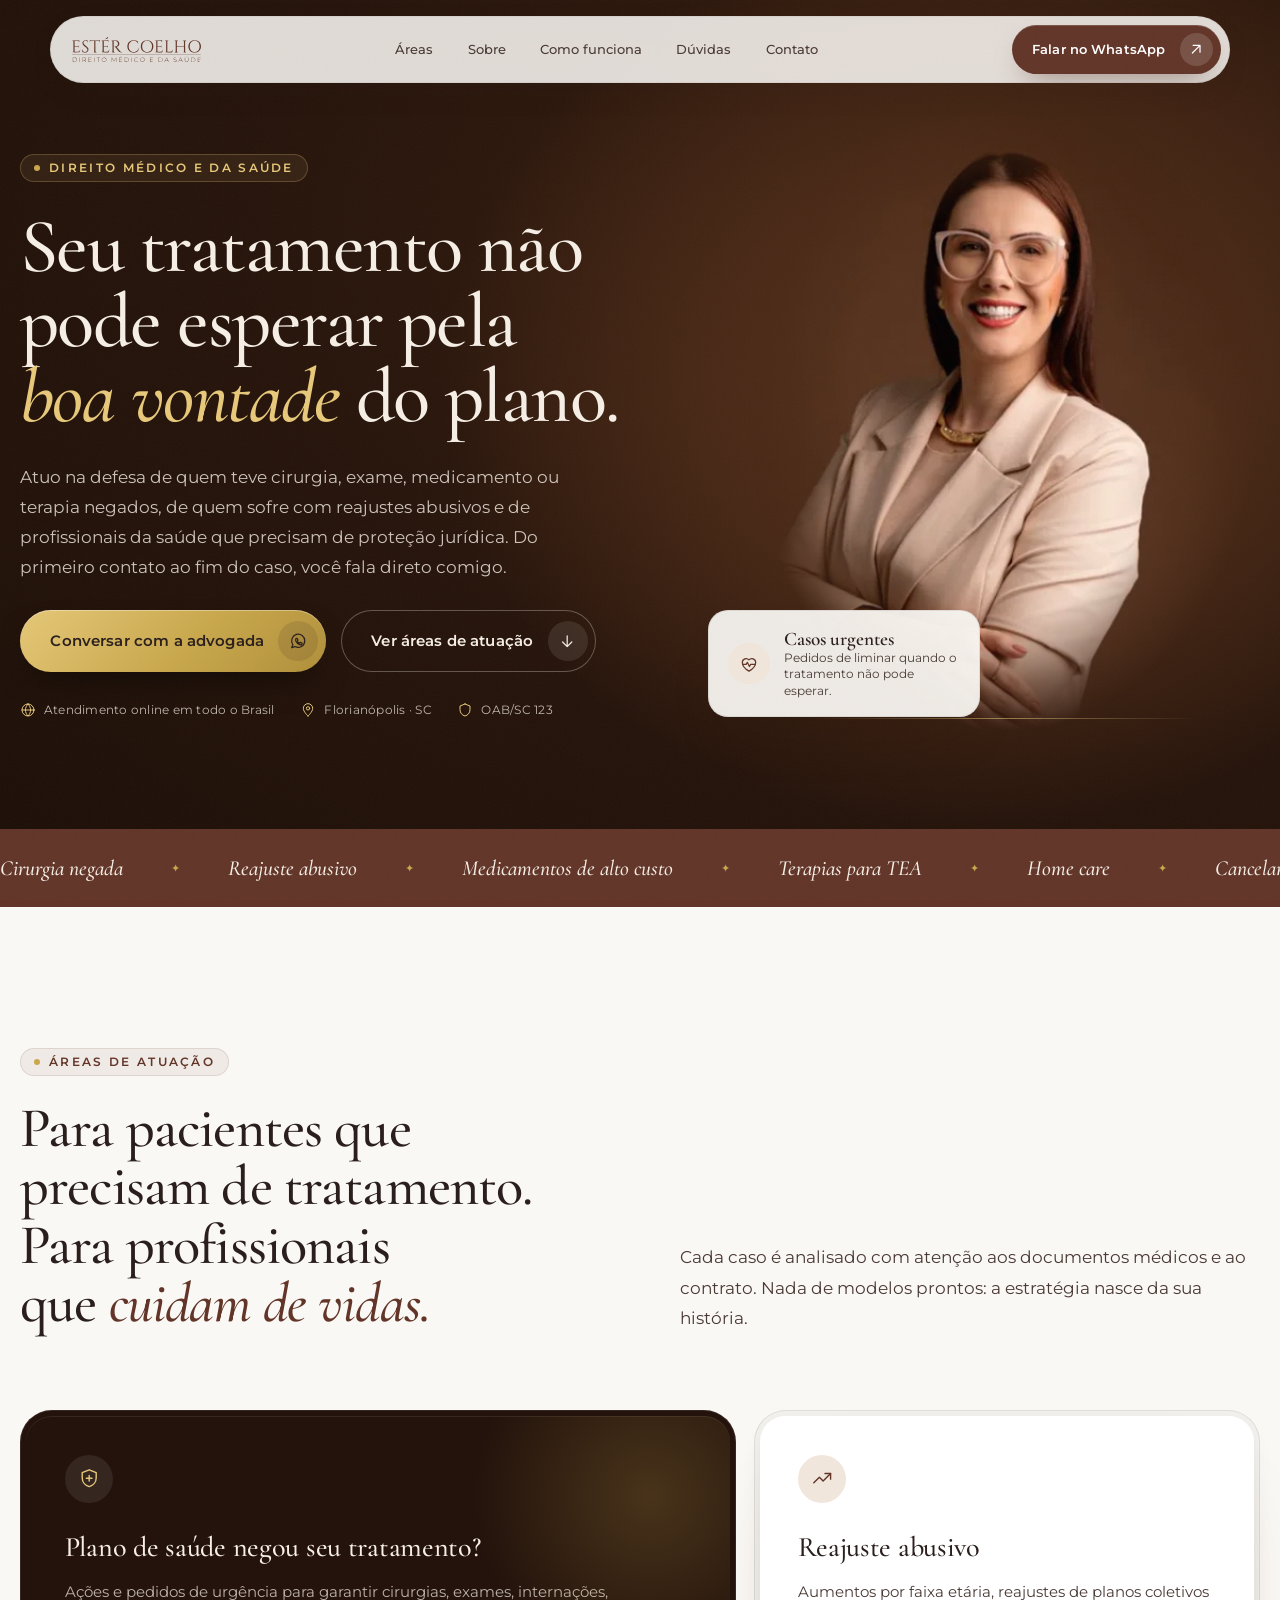
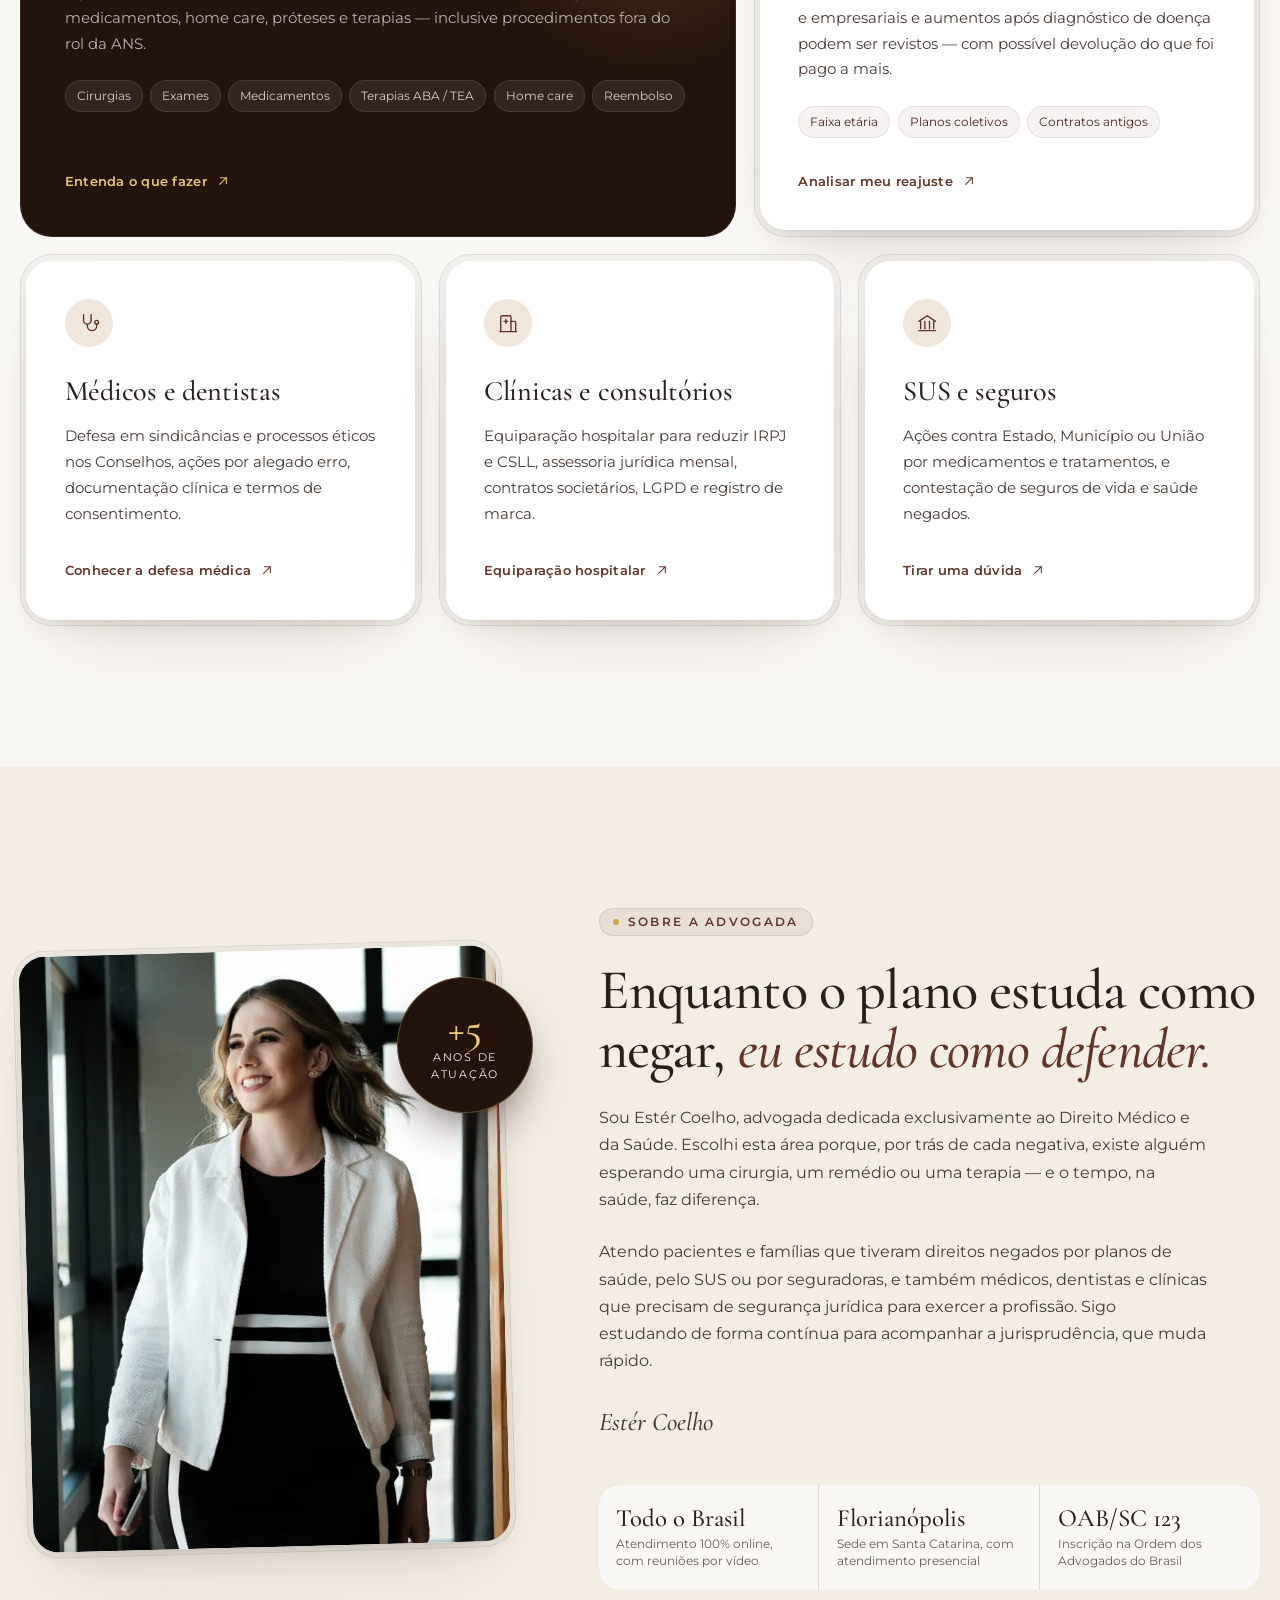
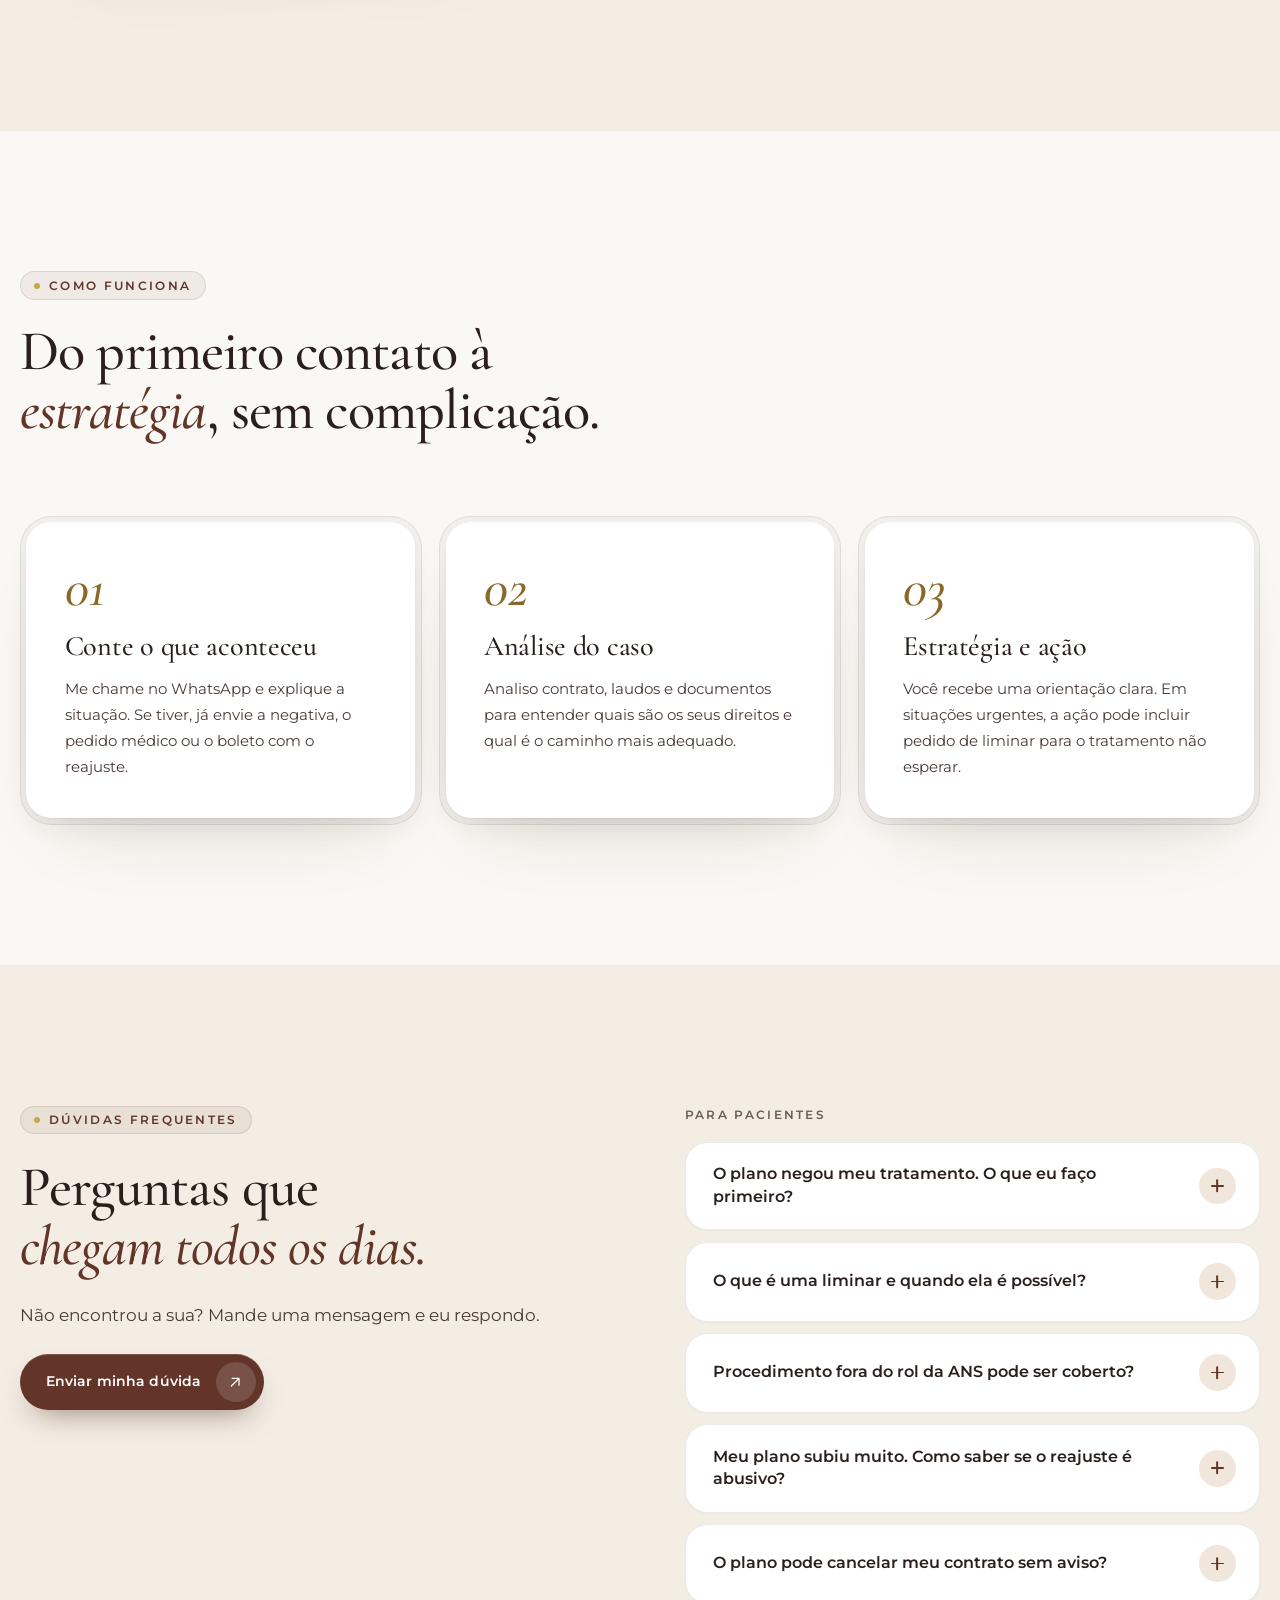
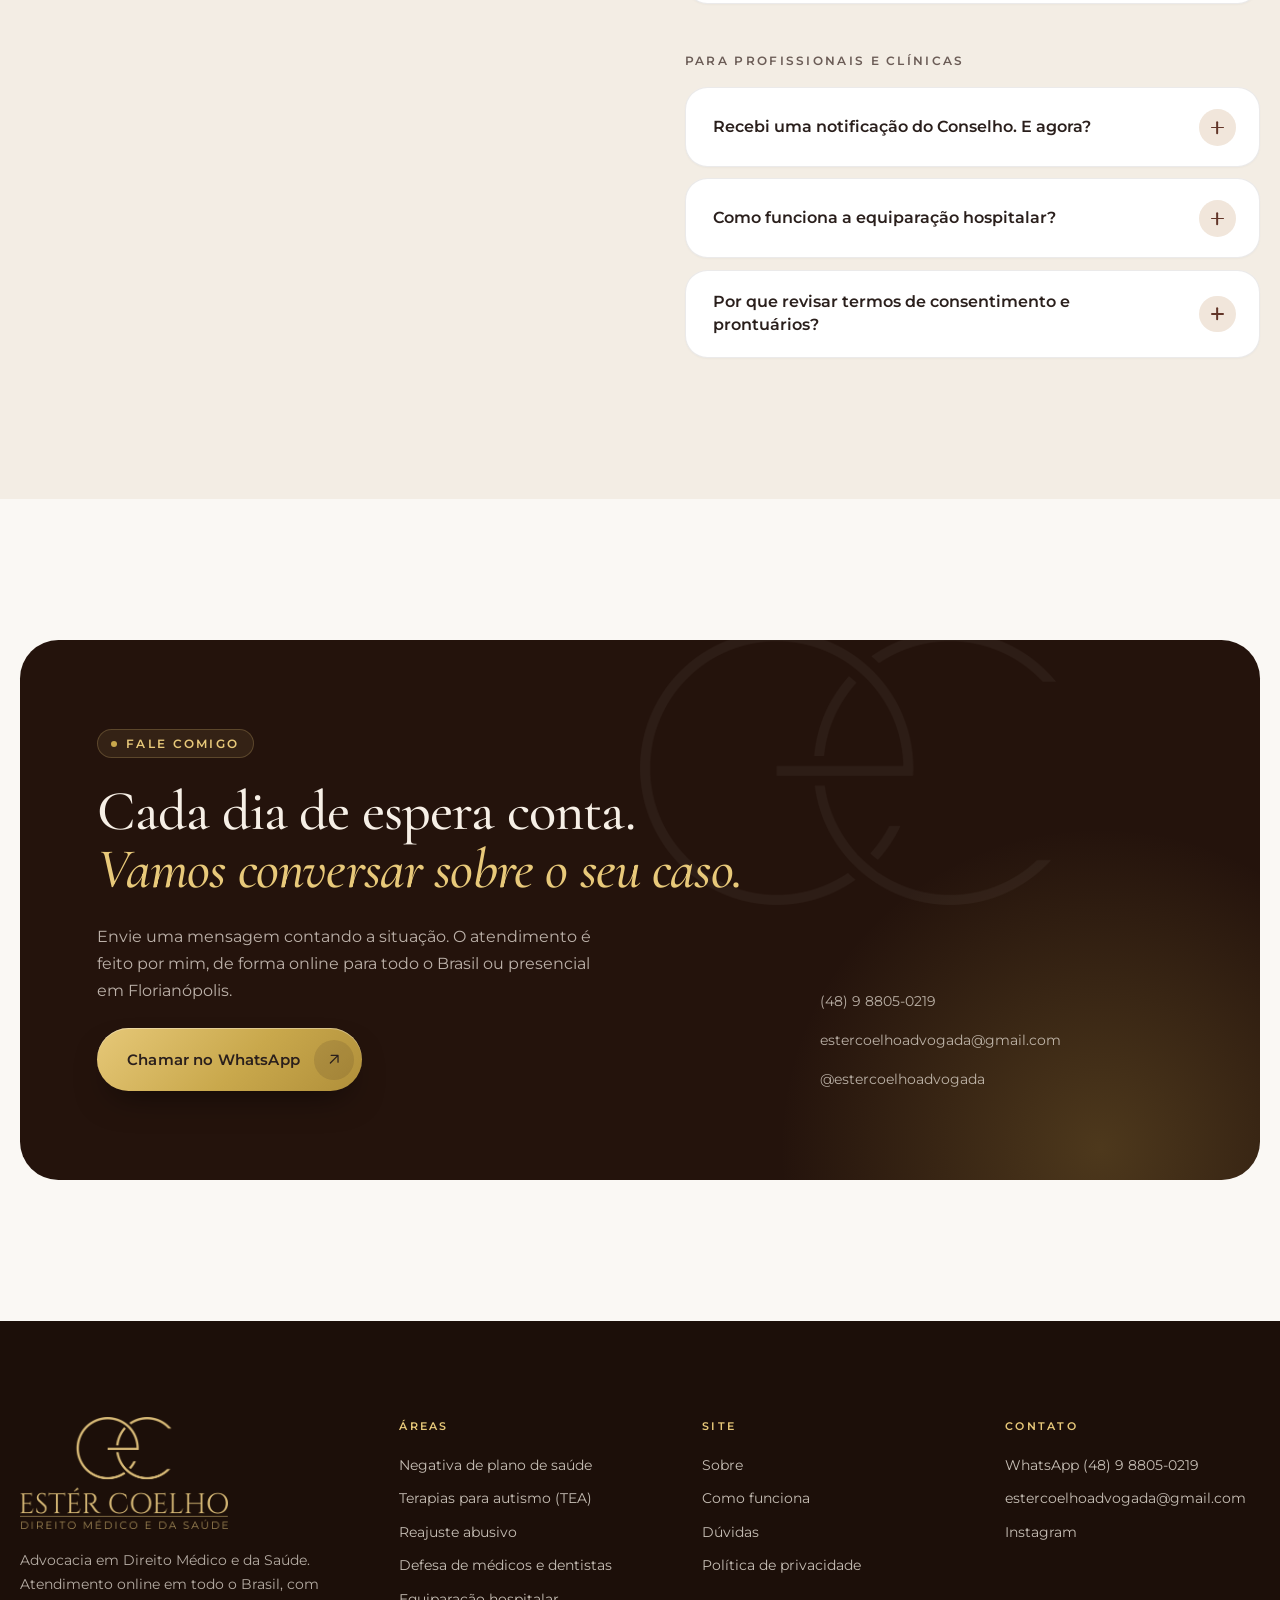
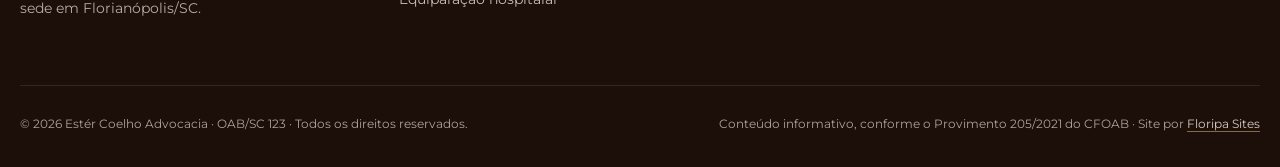
==== commit d2f574b4: "Sublinha links do rodapé (acessibilidade) Co-Authored-By: Claude Opus 5.5 <noreply@anthropic.com>" ====
--- a/index.html
+++ b/index.html
@@ -27,7 +27,7 @@
   <link rel="preload" href="assets/fonts/cormorant.woff2" as="font" type="font/woff2" crossorigin>
   <link rel="preload" href="assets/fonts/cormorant-italic.woff2" as="font" type="font/woff2" crossorigin>
   <link rel="preload" href="assets/fonts/montserrat.woff2" as="font" type="font/woff2" crossorigin>
-  <link rel="stylesheet" href="assets/css/style.css?v=4">
+  <link rel="stylesheet" href="assets/css/style.css?v=5">
   <link rel="preload" as="image" href="assets/img/ester-hero-716.webp" imagesrcset="assets/img/ester-hero-600.webp 600w, assets/img/ester-hero-716.webp 716w" imagesizes="(max-width: 860px) 92vw, 32rem">
   <script>document.documentElement.classList.add("js")</script>
 
@@ -519,6 +519,6 @@
     <span class="wa-float__label">Fale comigo</span>
   </a>
 
-  <script src="assets/js/main.js?v=4" defer></script>
+  <script src="assets/js/main.js?v=5" defer></script>
 </body>
 </html>
--- a/assets/css/style.css
+++ b/assets/css/style.css
@@ -530,7 +530,7 @@
   display: flex; flex-wrap: wrap; justify-content: space-between; gap: 1rem;
   font-size: 0.76rem; color: rgba(246, 239, 230, 0.66);
 }
-.footer__bottom a { color: rgba(246, 239, 230, 0.85); }
+.footer__bottom a { color: rgba(246, 239, 230, 0.85); text-decoration: underline; text-decoration-color: rgba(232, 201, 122, 0.5); text-underline-offset: 3px; }
 .footer__bottom a:hover { color: var(--gold-l); }
 
 /* ---------- WhatsApp flutuante ---------- */
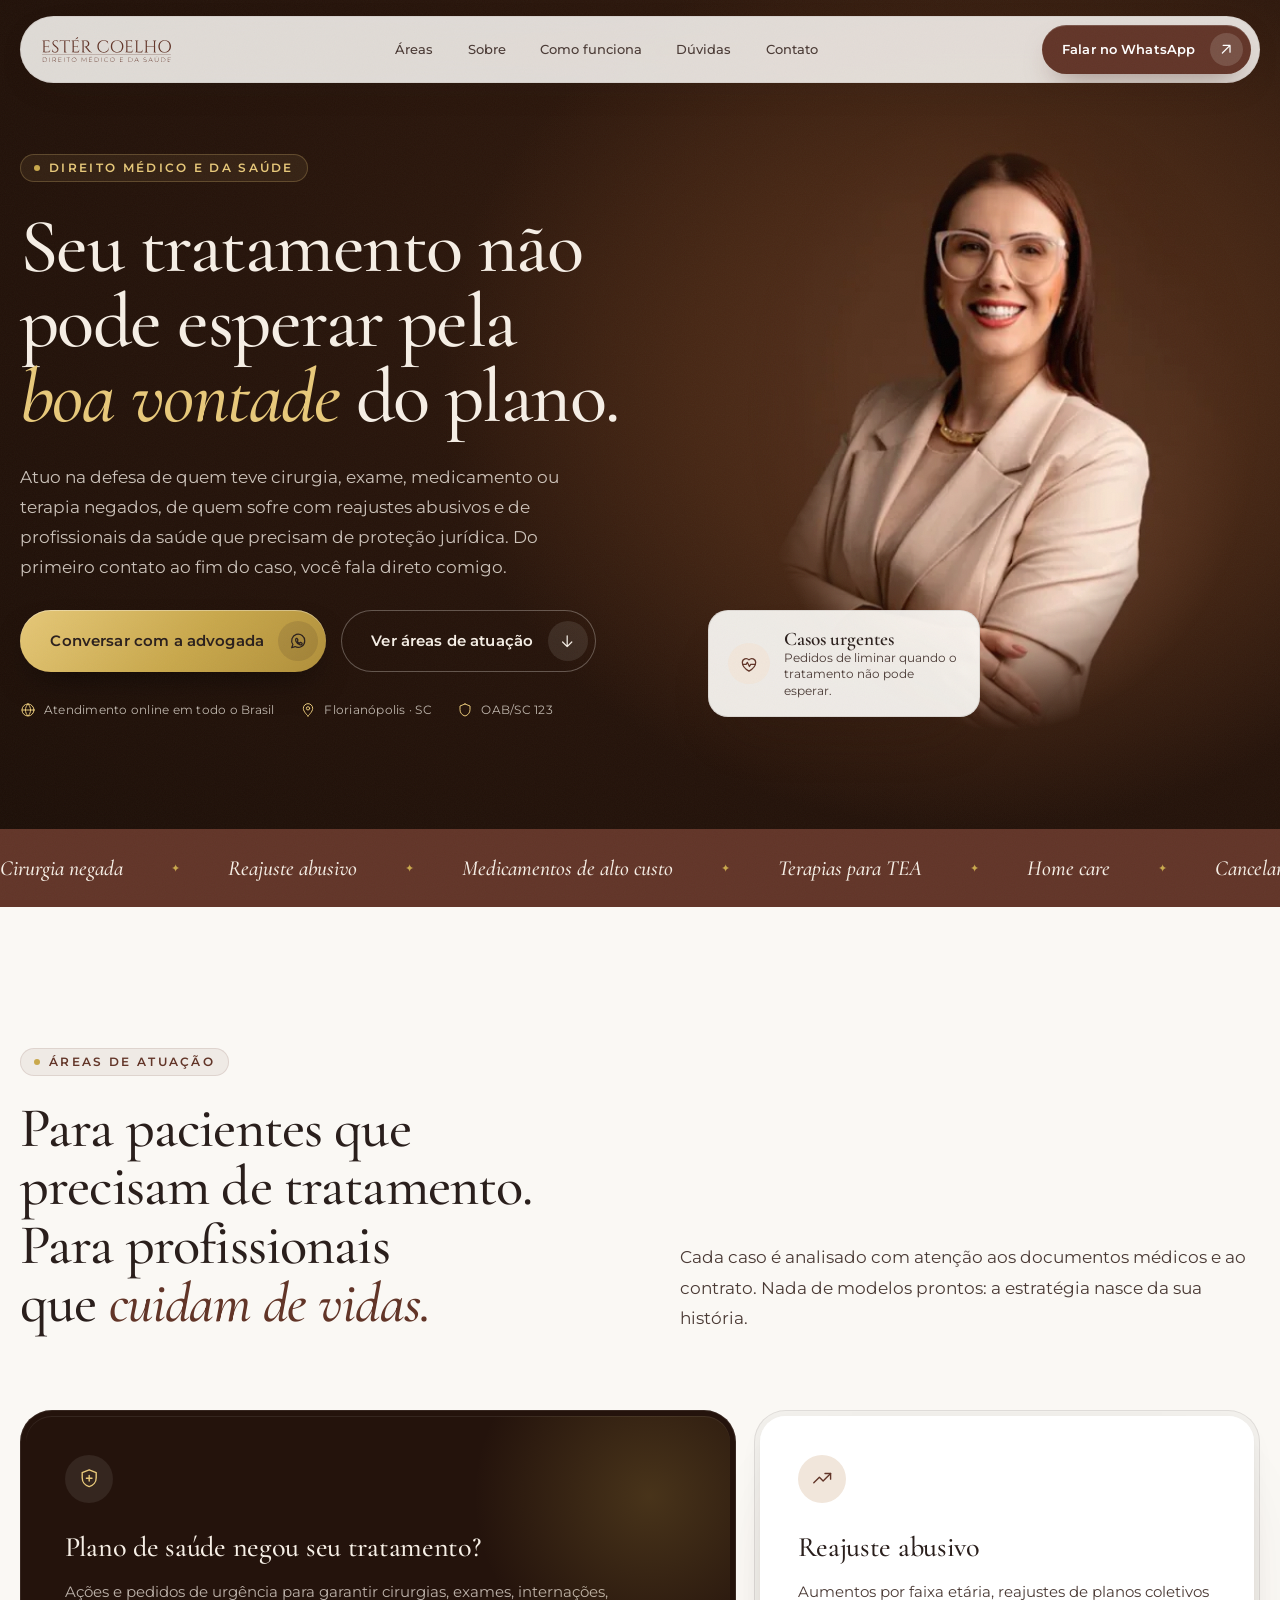
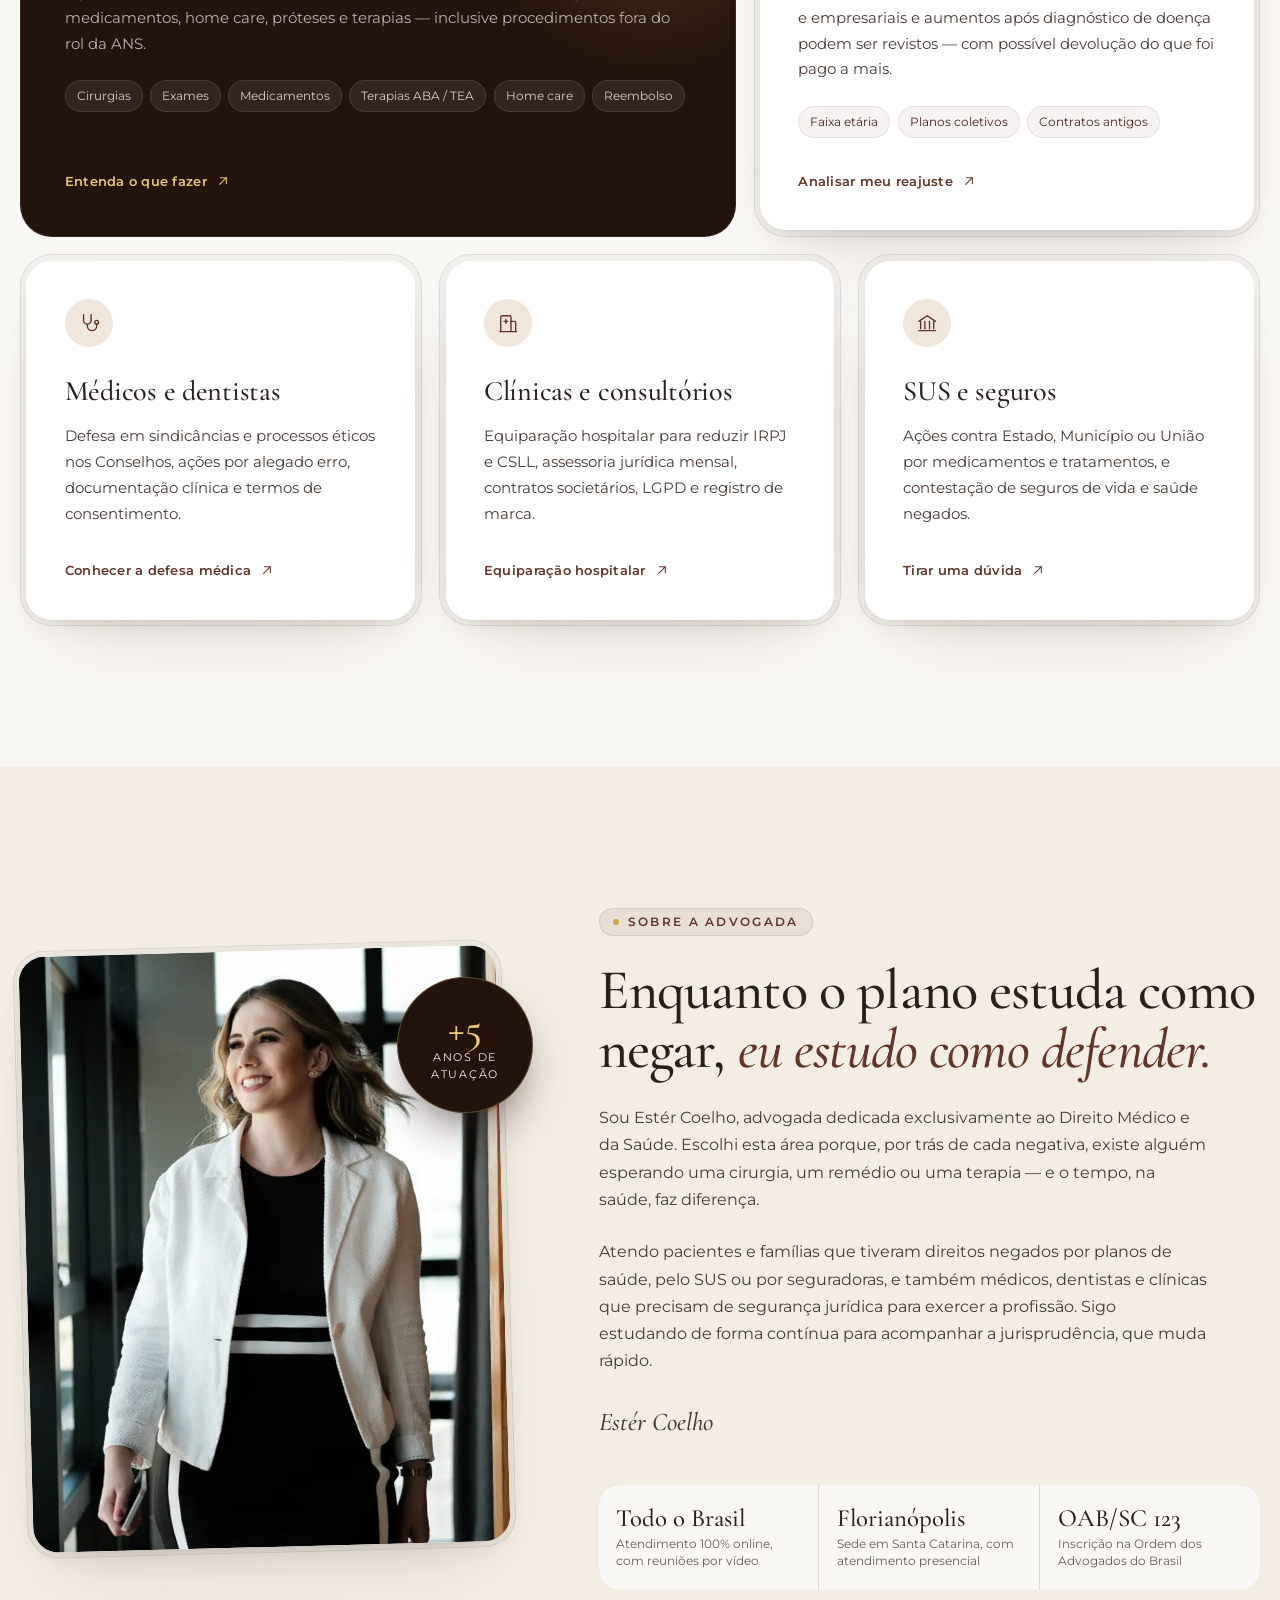
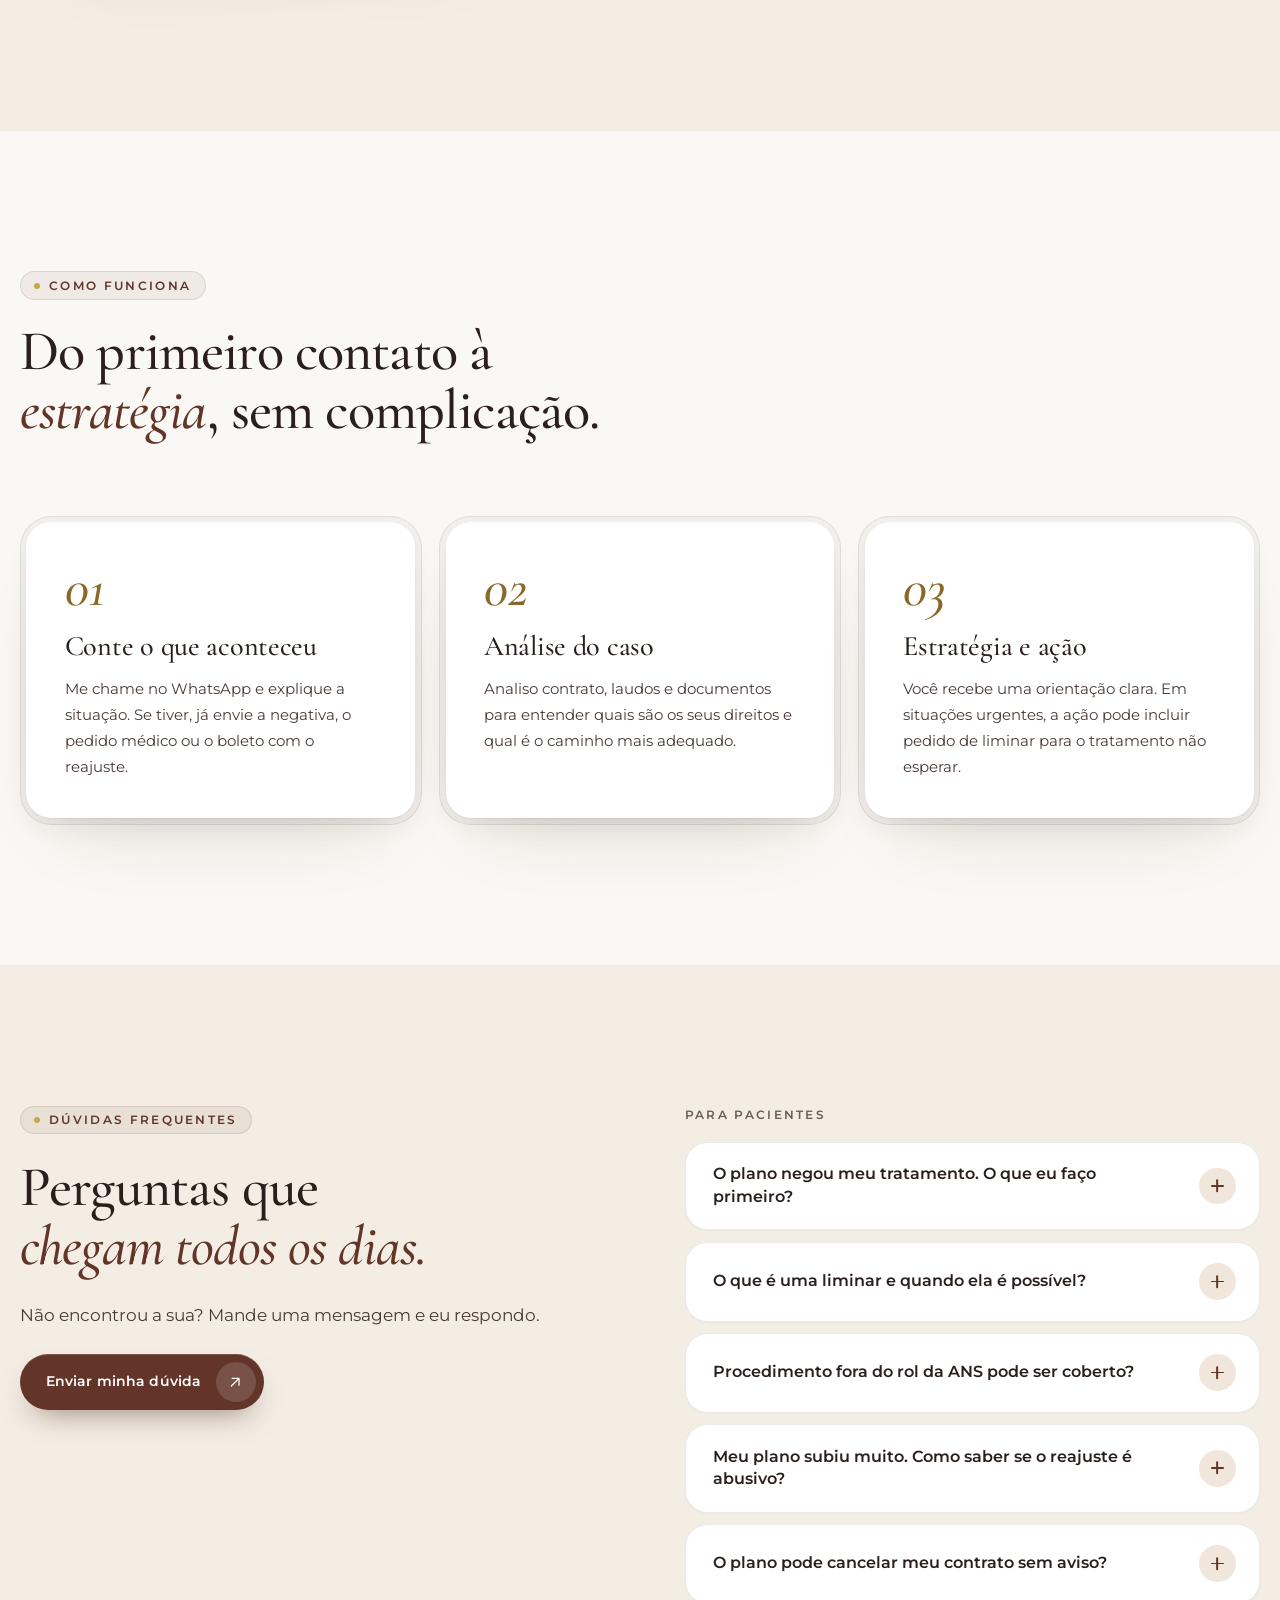
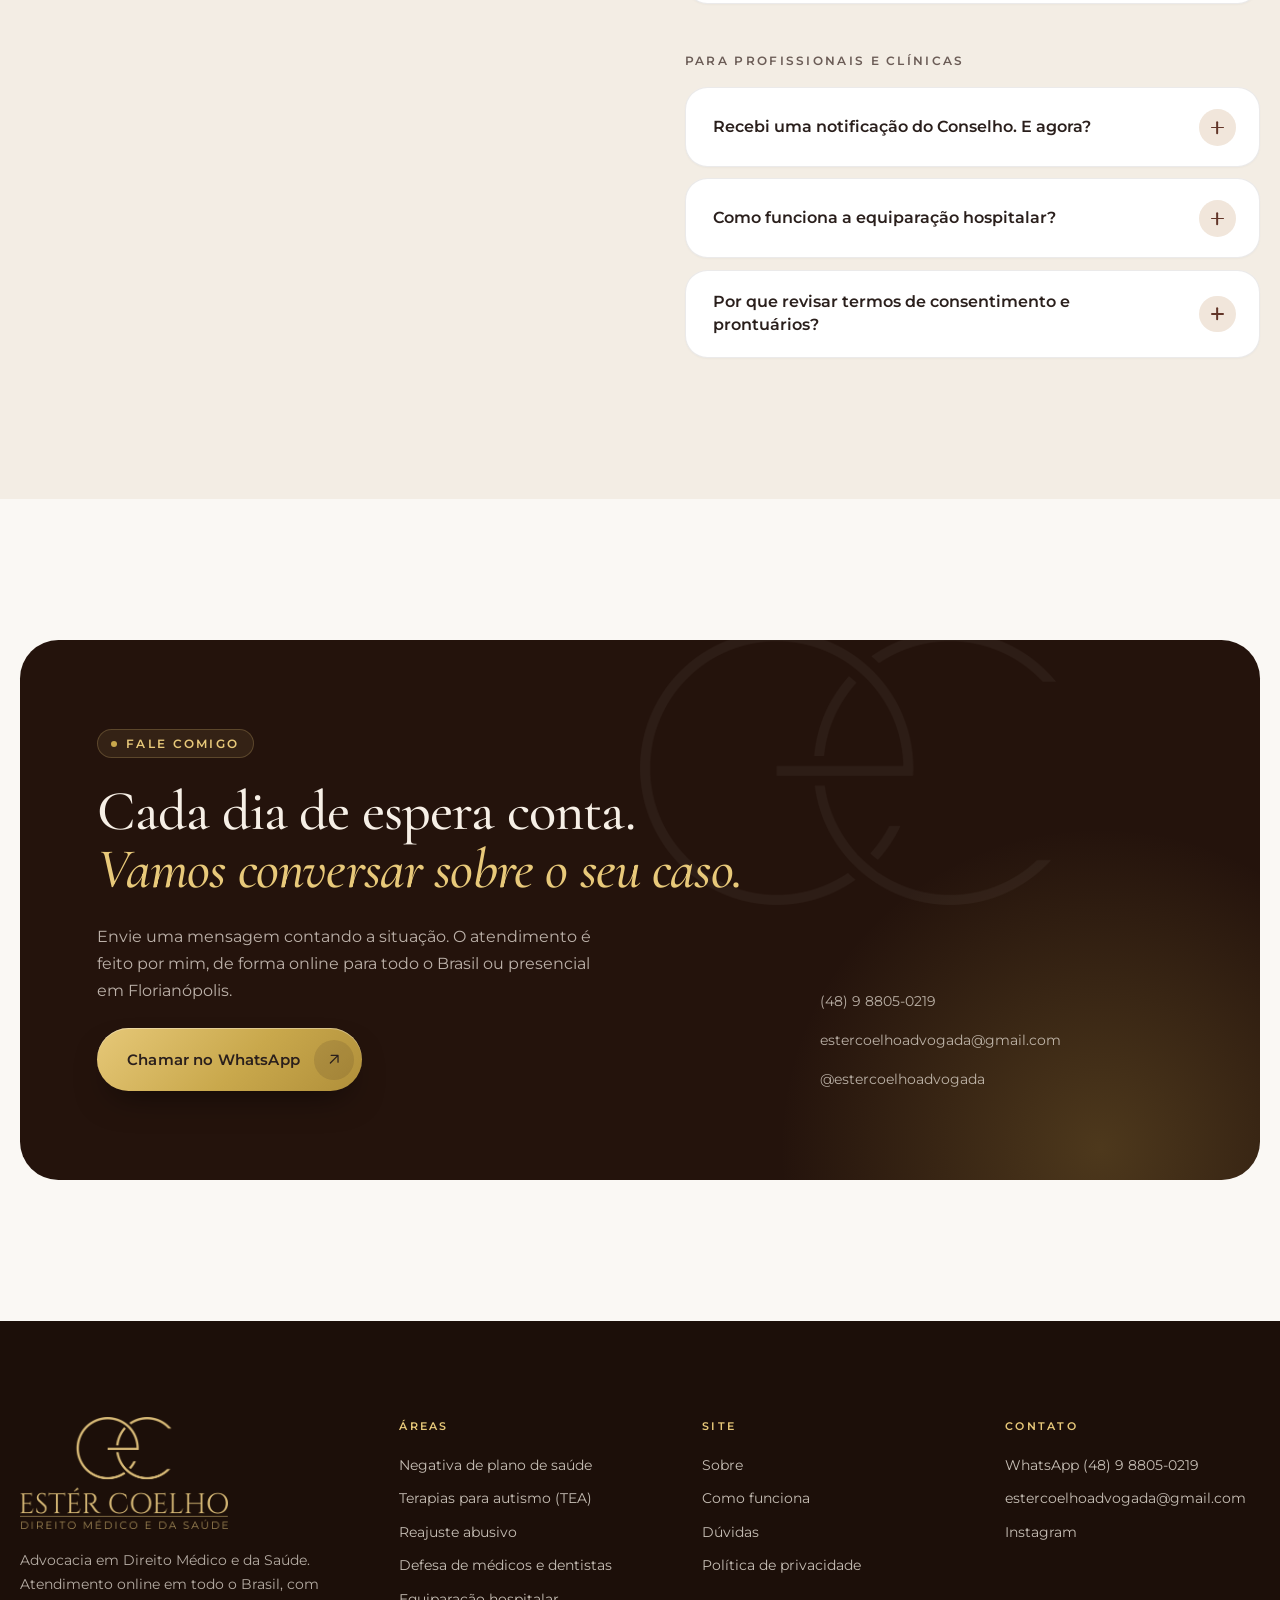
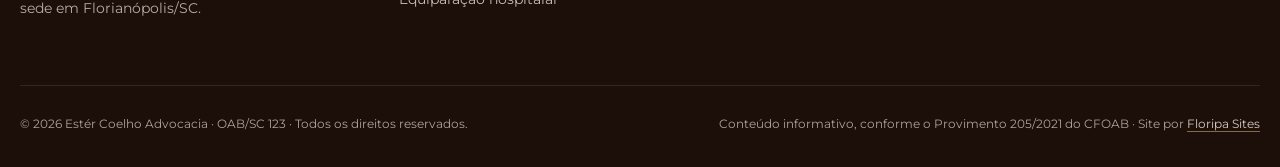
==== commit 0721c5e1: "Ajustes: faixa animada, largura do menu e filete da foto - Faixa de temas mais lenta, pausa no hover" ====
--- a/index.html
+++ b/index.html
@@ -27,7 +27,7 @@
   <link rel="preload" href="assets/fonts/cormorant.woff2" as="font" type="font/woff2" crossorigin>
   <link rel="preload" href="assets/fonts/cormorant-italic.woff2" as="font" type="font/woff2" crossorigin>
   <link rel="preload" href="assets/fonts/montserrat.woff2" as="font" type="font/woff2" crossorigin>
-  <link rel="stylesheet" href="assets/css/style.css?v=5">
+  <link rel="stylesheet" href="assets/css/style.css?v=6">
   <link rel="preload" as="image" href="assets/img/ester-hero-716.webp" imagesrcset="assets/img/ester-hero-600.webp 600w, assets/img/ester-hero-716.webp 716w" imagesizes="(max-width: 860px) 92vw, 32rem">
   <script>document.documentElement.classList.add("js")</script>
 
@@ -519,6 +519,6 @@
     <span class="wa-float__label">Fale comigo</span>
   </a>
 
-  <script src="assets/js/main.js?v=5" defer></script>
+  <script src="assets/js/main.js?v=6" defer></script>
 </body>
 </html>
--- a/assets/css/style.css
+++ b/assets/css/style.css
@@ -218,7 +218,7 @@
 .nav {
   position: fixed; top: 1rem; left: 50%; z-index: 40;
   transform: translateX(-50%);
-  width: min(1180px, calc(100% - 1.5rem));
+  width: var(--wrap);
   display: flex; align-items: center; justify-content: space-between; gap: 1rem;
   padding: 0.55rem 0.55rem 0.55rem 1.4rem;
   border-radius: 999px;
@@ -359,10 +359,6 @@
   -webkit-mask-image: radial-gradient(50% 50% at 50% 46%, #000 64%, transparent 100%);
   mask-image: radial-gradient(50% 50% at 50% 46%, #000 64%, transparent 100%);
 }
-.hero__portrait::after {
-  content: ""; position: absolute; left: 12%; right: 12%; bottom: 6%; height: 1px;
-  background: linear-gradient(90deg, transparent, rgba(232, 201, 122, 0.55), transparent);
-}
 
 /* entrada do topo só com movimento (sem esconder), para não atrasar a primeira exibição */
 @keyframes rise { from { transform: translateY(1.25rem); } }
@@ -370,7 +366,8 @@
 
 /* faixa de temas */
 .ticker { background: var(--brand); overflow: hidden; padding-block: 1.3rem; }
-.ticker__track { display: flex; gap: 3rem; width: max-content; animation: ticker 60s linear infinite; }
+.ticker__track { display: flex; gap: 3rem; width: max-content; animation: ticker 120s linear infinite; }
+.ticker:hover .ticker__track { animation-play-state: paused; }
 .ticker__track span {
   font-family: var(--serif); font-style: italic; font-size: 1.35rem; color: var(--cream); white-space: nowrap;
   display: inline-flex; align-items: center; gap: 3rem;
@@ -581,6 +578,7 @@
 @media (prefers-reduced-motion: reduce) {
   html { scroll-behavior: auto; }
   .rise { animation: none; }
+  .ticker__track { animation: none !important; }
   *, *::before, *::after { animation-duration: 0.01ms !important; transition-duration: 0.01ms !important; transition-delay: 0s !important; }
   .js .reveal { opacity: 1; transform: none; filter: none; }
 }
